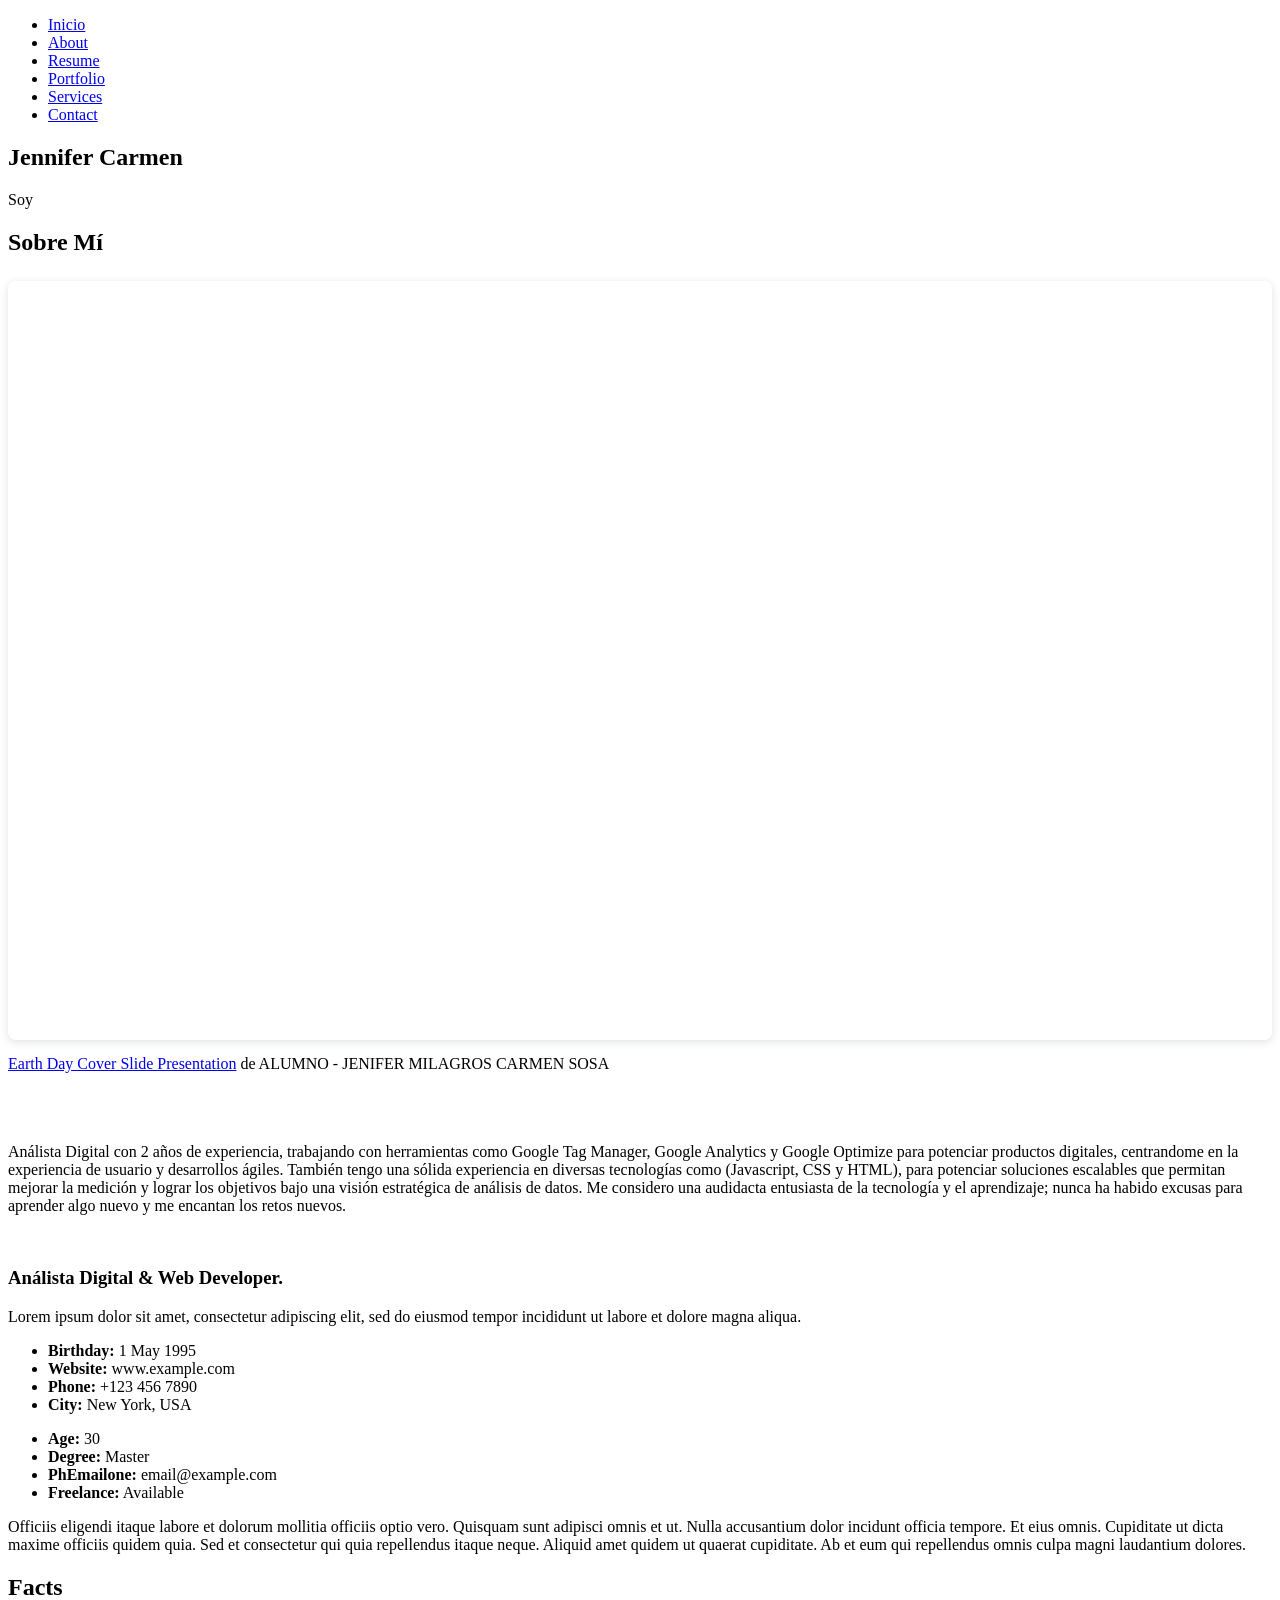
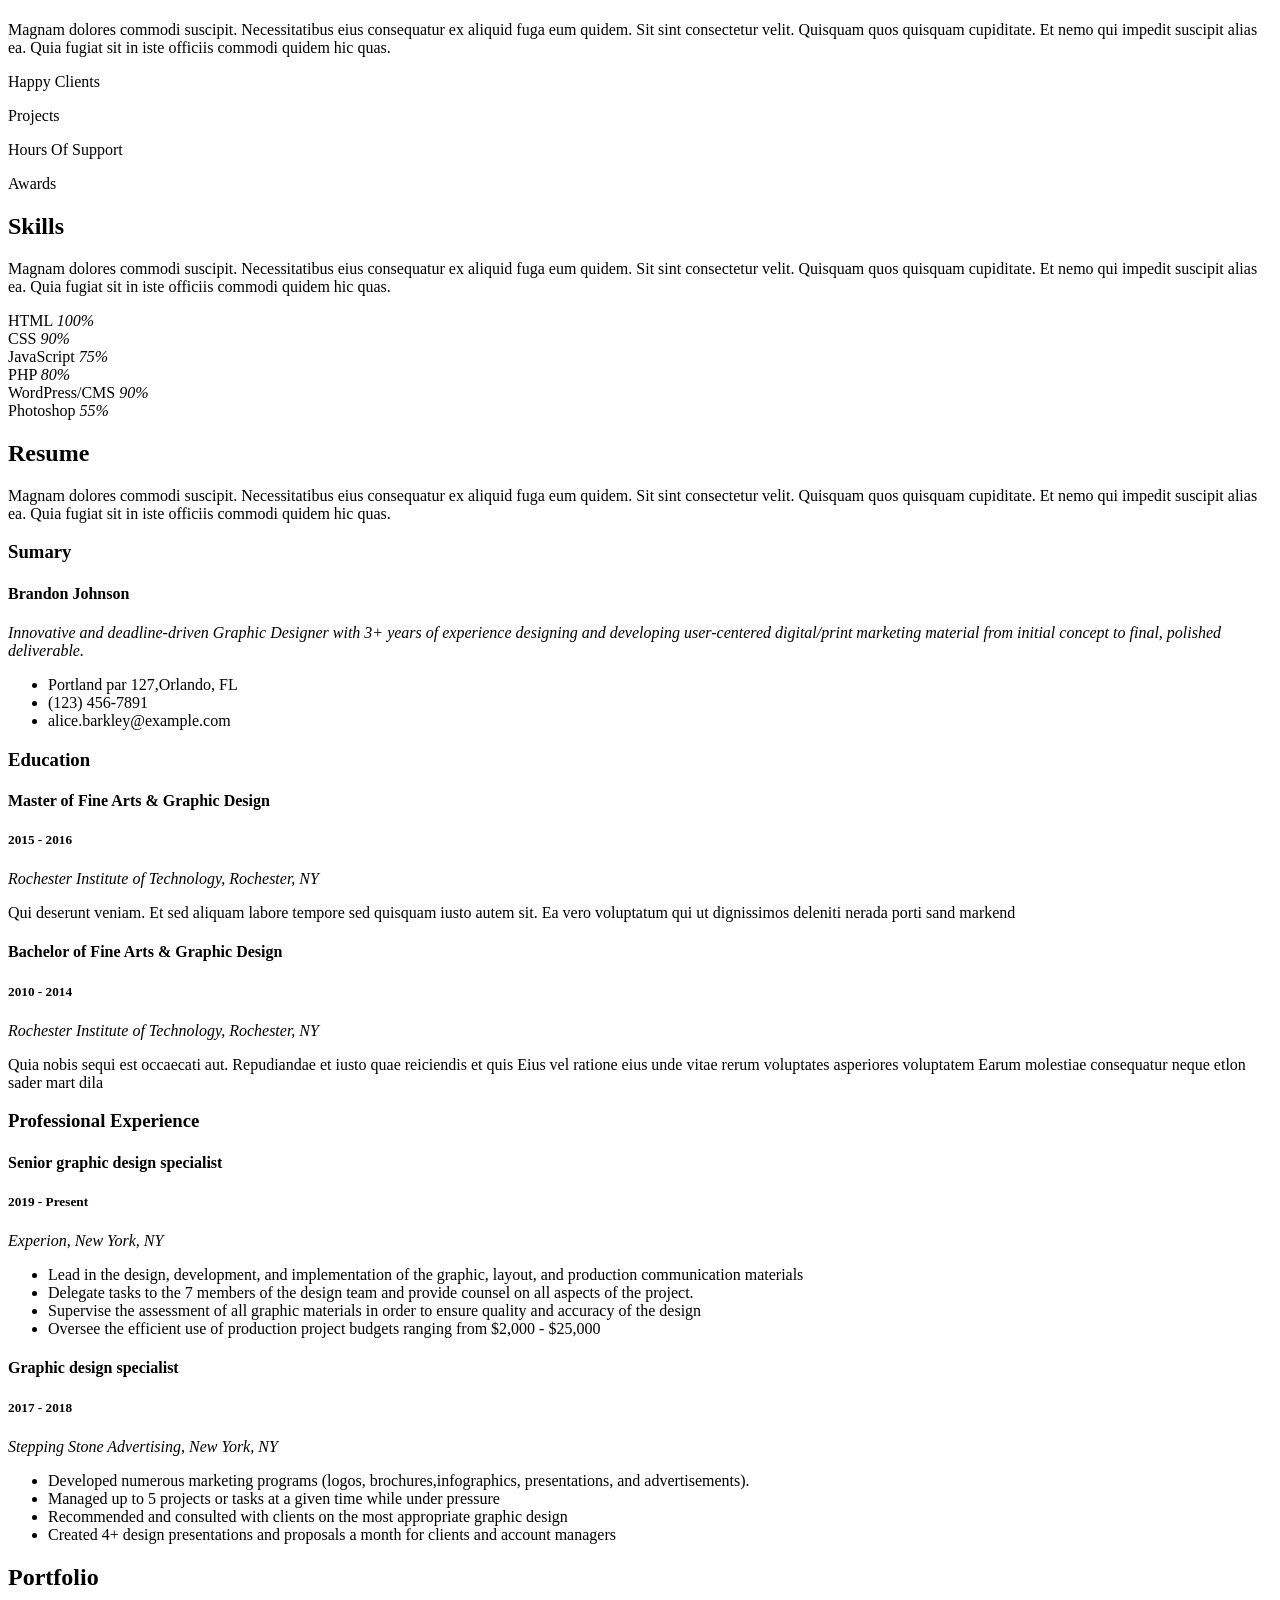
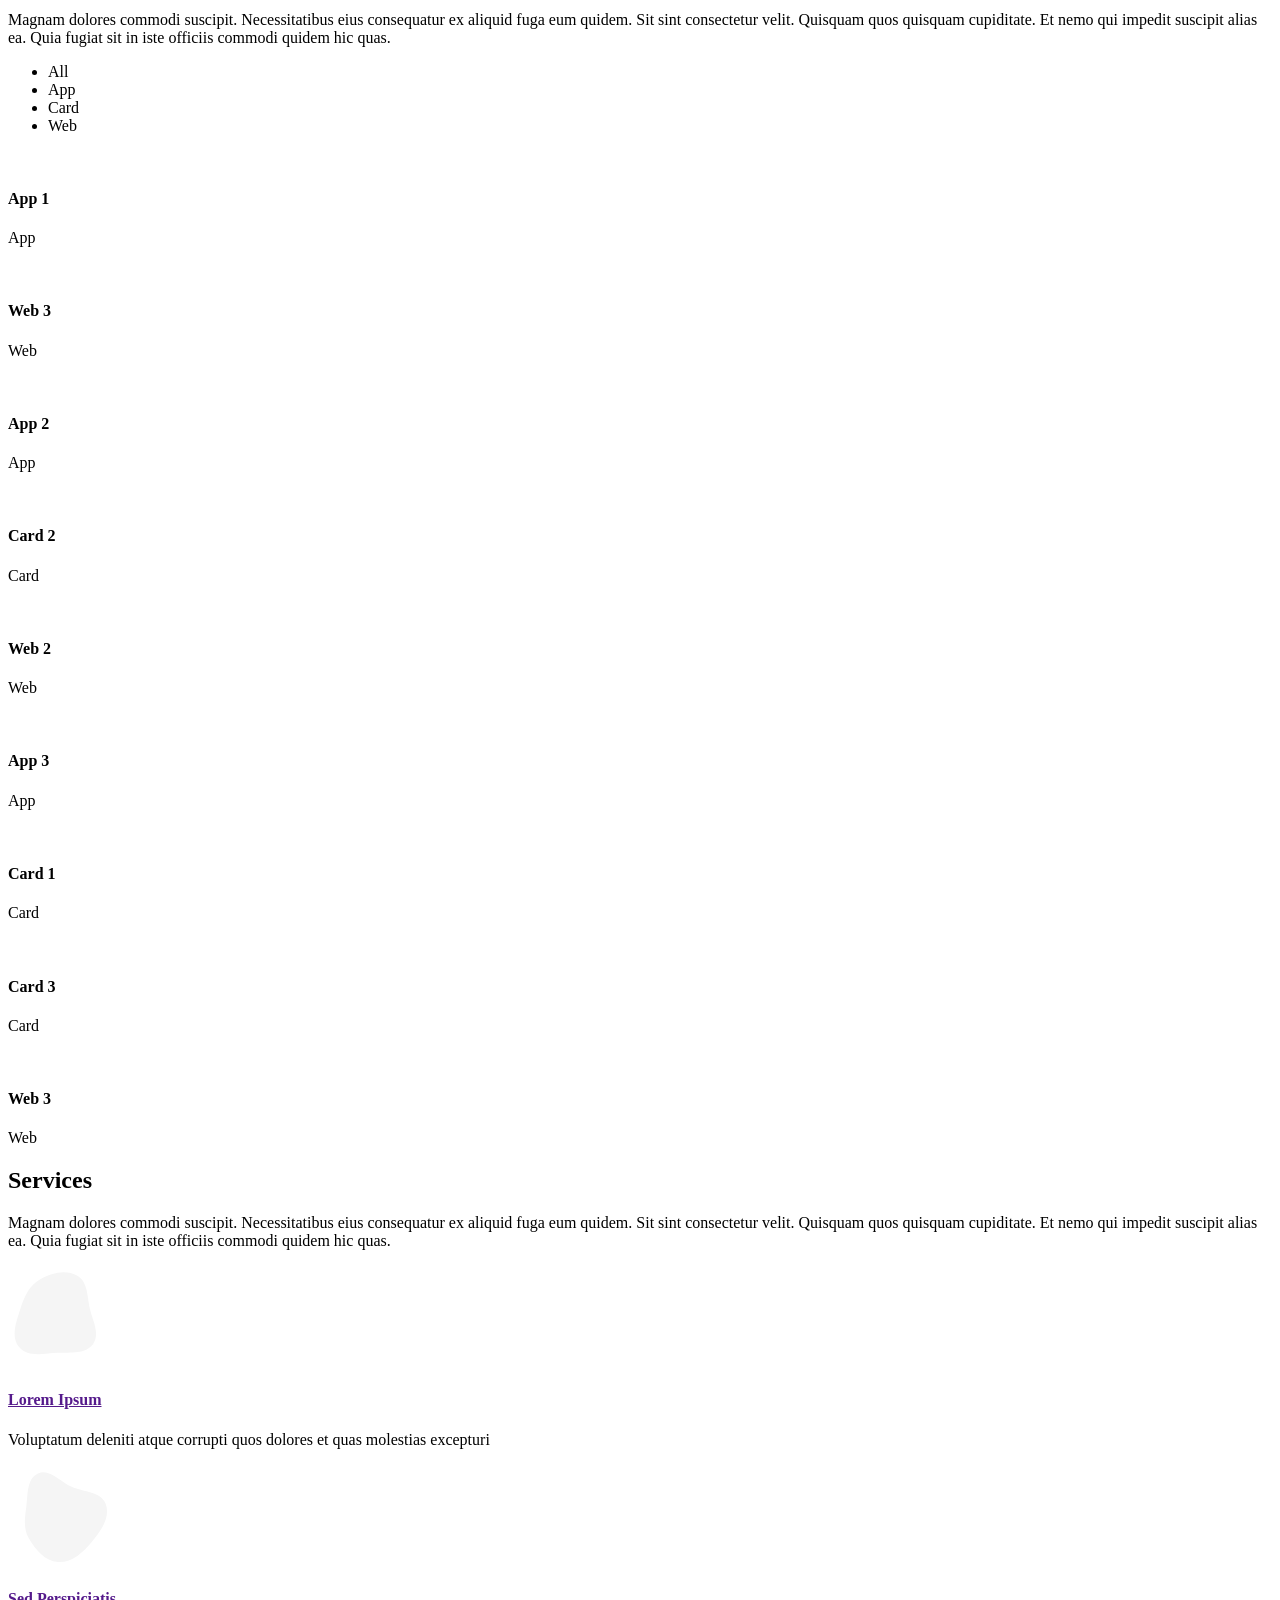
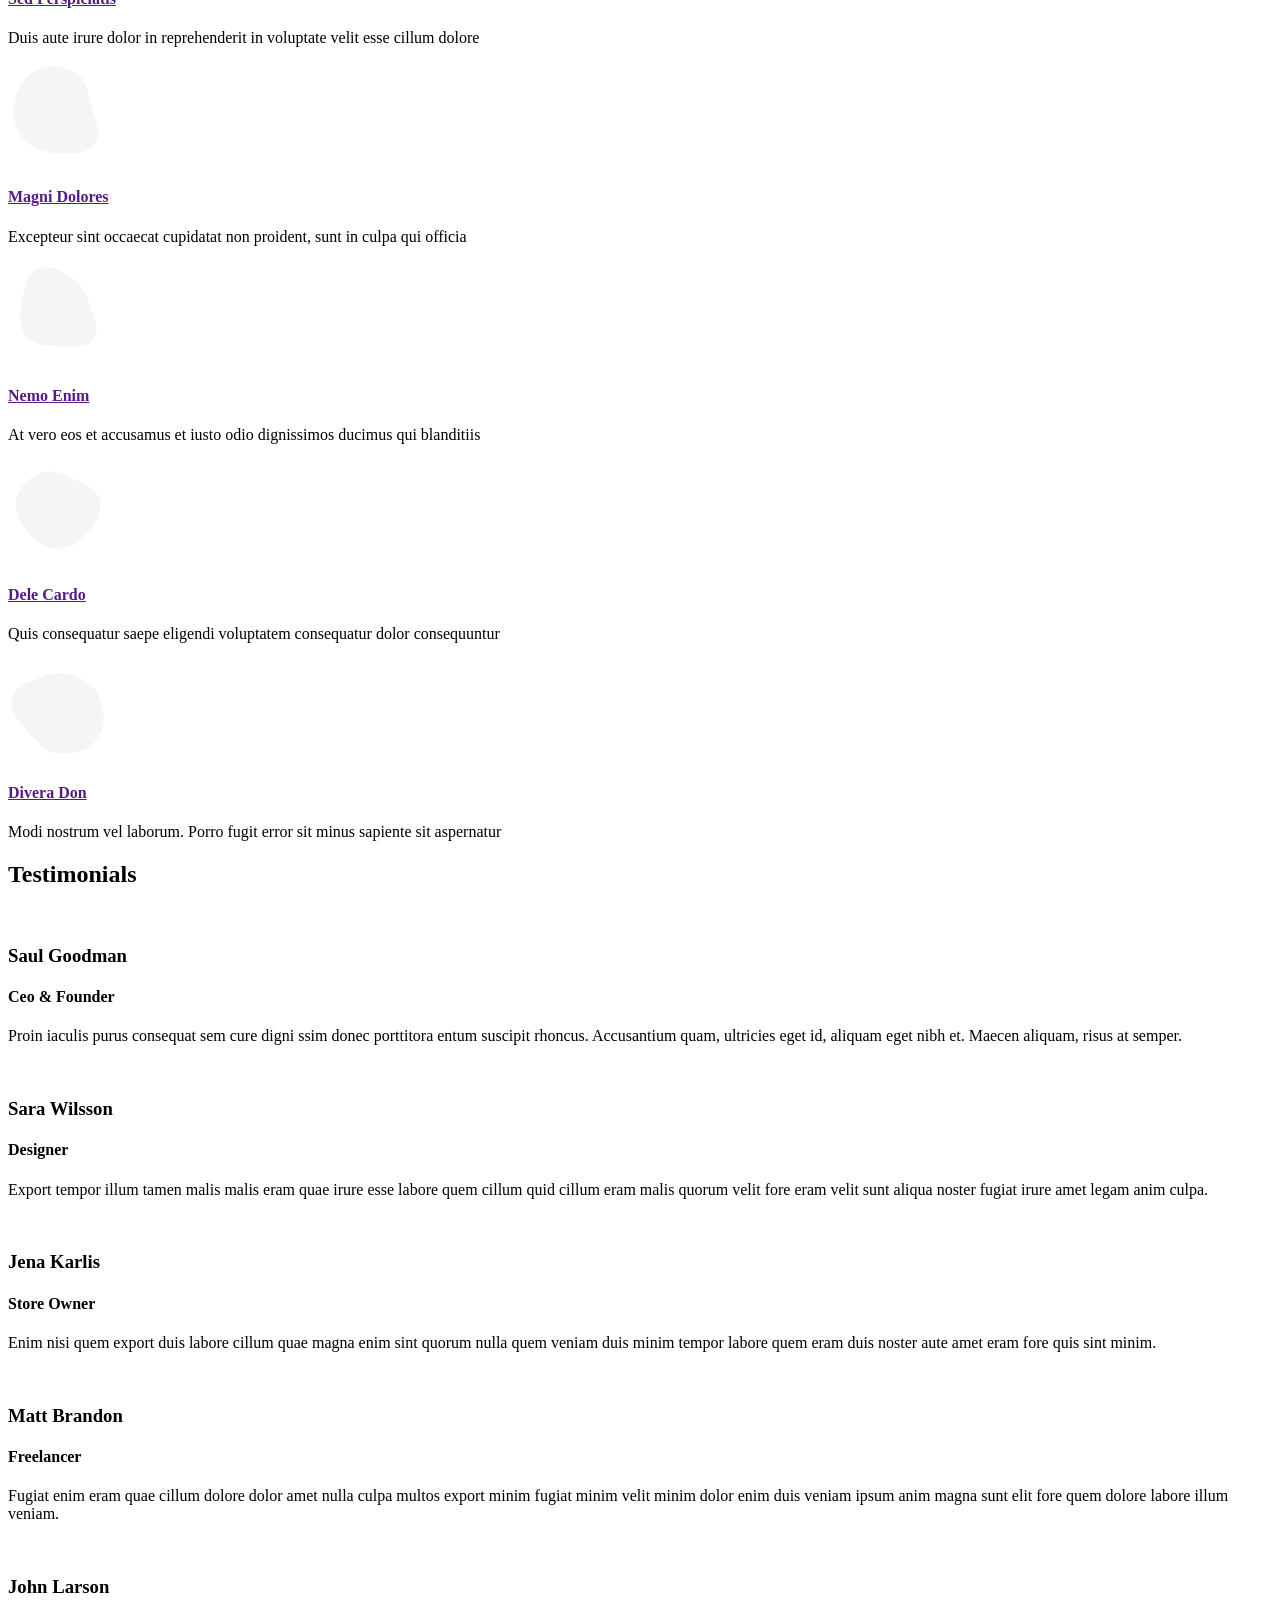
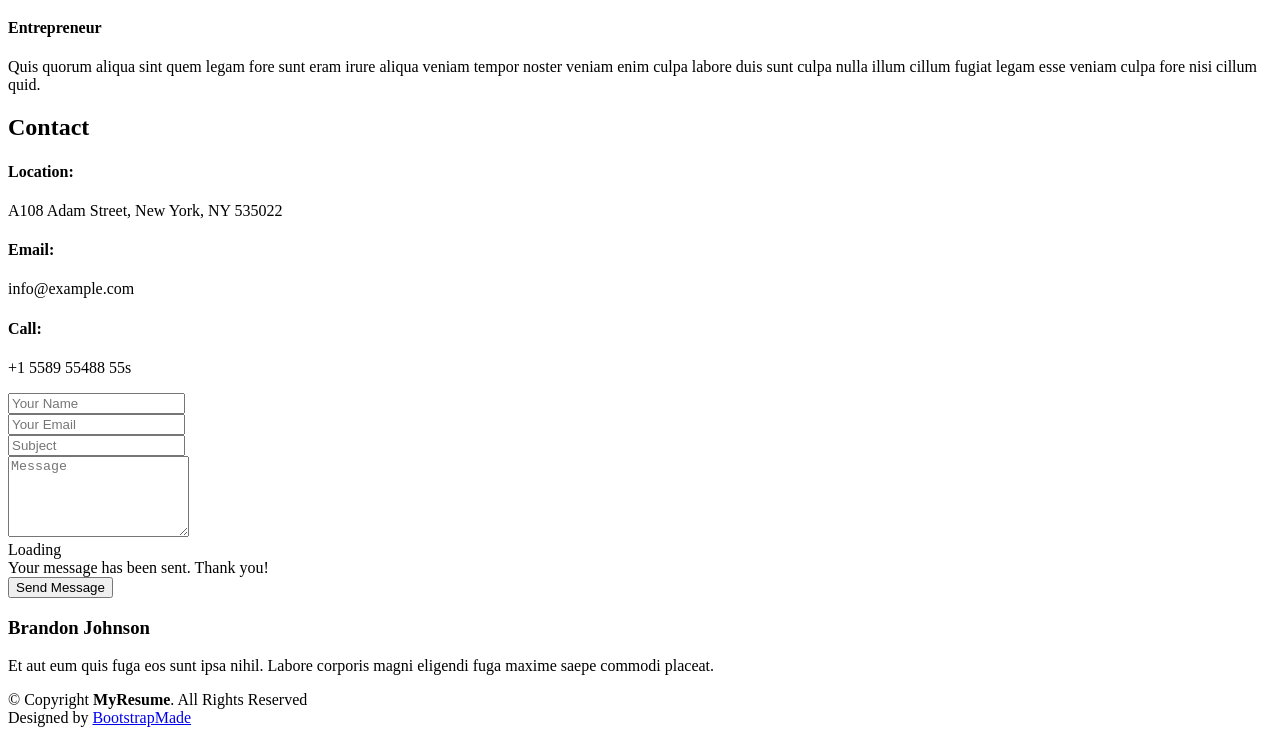
==== index.html @ 8db1f983 "Update index.html" ====
<!DOCTYPE html>
<html lang="en">

<head>
  <meta charset="utf-8">
  <meta content="width=device-width, initial-scale=1.0" name="viewport">

  <title>MyResume Bootstrap Template - Index</title>
  <meta content="" name="description">
  <meta content="" name="keywords">

  <!-- Favicons -->
  <link href="assets/img/favicon.png" rel="icon">
  <link href="assets/img/apple-touch-icon.png" rel="apple-touch-icon">

  <!-- Google Fonts -->
  <link href="https://fonts.googleapis.com/css?family=Open+Sans:300,300i,400,400i,600,600i,700,700i|Raleway:300,300i,400,400i,500,500i,600,600i,700,700i|Poppins:300,300i,400,400i,500,500i,600,600i,700,700i" rel="stylesheet">

  <!-- Vendor CSS Files -->
  <link href="assets/vendor/aos/aos.css" rel="stylesheet">
  <link href="assets/vendor/bootstrap/css/bootstrap.min.css" rel="stylesheet">
  <link href="assets/vendor/bootstrap-icons/bootstrap-icons.css" rel="stylesheet">
  <link href="assets/vendor/boxicons/css/boxicons.min.css" rel="stylesheet">
  <link href="assets/vendor/glightbox/css/glightbox.min.css" rel="stylesheet">
  <link href="assets/vendor/swiper/swiper-bundle.min.css" rel="stylesheet">

  <!-- Template Main CSS File -->
  <link href="assets/css/style.css" rel="stylesheet">

  <!-- =======================================================
  * Template Name: MyResume - v4.1.0
  * Template URL: https://bootstrapmade.com/free-html-bootstrap-template-my-resume/
  * Author: BootstrapMade.com
  * License: https://bootstrapmade.com/license/
  ======================================================== -->
  <!-- Google Tag Manager -->
<script>(function(w,d,s,l,i){w[l]=w[l]||[];w[l].push({'gtm.start':
  new Date().getTime(),event:'gtm.js'});var f=d.getElementsByTagName(s)[0],
  j=d.createElement(s),dl=l!='dataLayer'?'&l='+l:'';j.async=true;j.src=
  'https://www.googletagmanager.com/gtm.js?id='+i+dl;f.parentNode.insertBefore(j,f);
  })(window,document,'script','dataLayer','GTM-MF5DGJX');</script>
  <!-- End Google Tag Manager -->
</head>

<body>
<!-- Google Tag Manager (noscript) -->
<noscript><iframe src="https://www.googletagmanager.com/ns.html?id=GTM-MF5DGJX"
  height="0" width="0" style="display:none;visibility:hidden"></iframe></noscript>
  <!-- End Google Tag Manager (noscript) -->
  <!-- ======= Mobile nav toggle button ======= -->
  <!-- <button type="button" class="mobile-nav-toggle d-xl-none"><i class="bi bi-list mobile-nav-toggle"></i></button> -->
  <i class="bi bi-list mobile-nav-toggle d-xl-none"></i>
  <!-- ======= Header ======= -->
  <header id="header" class="d-flex flex-column justify-content-center">

    <nav id="navbar" class="navbar nav-menu">
      <ul>
        <li><a href="#hero" class="nav-link scrollto active"><i class="bx bx-home"></i> <span>Inicio</span></a></li>
        <li><a href="#about" class="nav-link scrollto"><i class="bx bx-user"></i> <span>About</span></a></li>
        <li><a href="#resume" class="nav-link scrollto"><i class="bx bx-file-blank"></i> <span>Resume</span></a></li>
        <li><a href="#portfolio" class="nav-link scrollto"><i class="bx bx-book-content"></i> <span>Portfolio</span></a></li>
        <li><a href="#services" class="nav-link scrollto"><i class="bx bx-server"></i> <span>Services</span></a></li>
        <li><a href="#contact" class="nav-link scrollto"><i class="bx bx-envelope"></i> <span>Contact</span></a></li>
      </ul>
    </nav><!-- .nav-menu -->

  </header><!-- End Header -->

  <!-- ======= Hero Section ======= -->
  <section id="hero" class="d-flex flex-column justify-content-center">
    <div class="container" data-aos="zoom-in" data-aos-delay="100">
      <h1>Jennifer Carmen</h1>
      <p>Soy <span class="typed" data-typed-items="Análista Digital ǀ Frontend Developer |  Growth Tecnical Specialist"></span></p>
      <div class="social-links">
        <a href="https://twitter.com/jennifer_lab" target="_blank" class="twitter"><i class="bx bxl-twitter"></i></a>
        <a href="https://www.instagram.com/jennifercarmen.s/" target="_blank" class="instagram"><i class="bx bxl-instagram"></i></a>
        <a href="https://pe.linkedin.com/in/jennifercarmen" target="_blank" class="linkedin"><i class="bx bxl-linkedin"></i></a>
        <a href="https://github.com/Jennifercarmen" target="_blank" class="github"><i class="bx bxl-github"></i></a>
      </div>
    </div>
  </section><!-- End Hero -->

  <main id="main">

    <!-- ======= About Section ======= -->
    <section id="about" class="about">
      <div class="container" data-aos="fade-up">

        <div class="section-title">
          <h2>Sobre Mí</h2>
          <div style="position: relative; width: 100%; height: 0; padding-top: 56.2500%;
          padding-bottom: 48px; box-shadow: 0 2px 8px 0 rgba(63,69,81,0.16); margin-top: 1.6em; margin-bottom: 0.9em; overflow: hidden;
          border-radius: 8px; will-change: transform;">
           <iframe style="position: absolute; width: 100%; height: 100%; top: 0; left: 0; border: none; padding: 0;margin: 0;"
             src="https:&#x2F;&#x2F;www.canva.com&#x2F;design&#x2F;DAEayRLKPuM&#x2F;view?embed">
           </iframe>
         </div>
         <a href="https:&#x2F;&#x2F;www.canva.com&#x2F;design&#x2F;DAEayRLKPuM&#x2F;view?utm_content=DAEayRLKPuM&amp;utm_campaign=designshare&amp;utm_medium=embeds&amp;utm_source=link" target="_blank" rel="noopener">Earth Day Cover Slide Presentation</a> de ALUMNO - JENIFER MILAGROS CARMEN SOSA
           <p>  <br><br><br>
            Análista Digital con 2 años de experiencia, trabajando con herramientas como Google Tag Manager, Google Analytics y Google Optimize para potenciar productos digitales, centrandome en la experiencia de usuario y desarrollos ágiles. También tengo una sólida experiencia en diversas tecnologías como (Javascript, CSS y HTML), para potenciar soluciones escalables que permitan mejorar la medición y lograr los objetivos bajo una visión estratégica de análisis de datos.
            Me considero una audidacta entusiasta de la tecnología y el aprendizaje; nunca ha habido excusas para aprender algo nuevo y me encantan los retos nuevos.
           </p>
           
        </div>

        <div class="row">
          <div class="col-lg-4">
            <img src="assets/img/profile-img.jpg" class="img-fluid" alt="">
          </div>
          <div class="col-lg-8 pt-4 pt-lg-0 content">
            <h3>Análista Digital &amp; Web Developer.</h3>
            <p class="fst-italic">
              Lorem ipsum dolor sit amet, consectetur adipiscing elit, sed do eiusmod tempor incididunt ut labore et dolore
              magna aliqua.
            </p>
            <div class="row">
              <div class="col-lg-6">
                <ul>
                  <li><i class="bi bi-chevron-right"></i> <strong>Birthday:</strong> <span>1 May 1995</span></li>
                  <li><i class="bi bi-chevron-right"></i> <strong>Website:</strong> <span>www.example.com</span></li>
                  <li><i class="bi bi-chevron-right"></i> <strong>Phone:</strong> <span>+123 456 7890</span></li>
                  <li><i class="bi bi-chevron-right"></i> <strong>City:</strong> <span>New York, USA</span></li>
                </ul>
              </div>
              <div class="col-lg-6">
                <ul>
                  <li><i class="bi bi-chevron-right"></i> <strong>Age:</strong> <span>30</span></li>
                  <li><i class="bi bi-chevron-right"></i> <strong>Degree:</strong> <span>Master</span></li>
                  <li><i class="bi bi-chevron-right"></i> <strong>PhEmailone:</strong> <span>email@example.com</span></li>
                  <li><i class="bi bi-chevron-right"></i> <strong>Freelance:</strong> <span>Available</span></li>
                </ul>
              </div>
            </div>
            <p>
              Officiis eligendi itaque labore et dolorum mollitia officiis optio vero. Quisquam sunt adipisci omnis et ut. Nulla accusantium dolor incidunt officia tempore. Et eius omnis.
              Cupiditate ut dicta maxime officiis quidem quia. Sed et consectetur qui quia repellendus itaque neque. Aliquid amet quidem ut quaerat cupiditate. Ab et eum qui repellendus omnis culpa magni laudantium dolores.
            </p>
          </div>
        </div>

      </div>
    </section><!-- End About Section -->

    <!-- ======= Facts Section ======= -->
    <section id="facts" class="facts">
      <div class="container" data-aos="fade-up">

        <div class="section-title">
          <h2>Facts</h2>
          <p>
            Magnam dolores commodi suscipit. Necessitatibus eius consequatur ex aliquid fuga eum quidem. Sit sint consectetur velit. Quisquam quos quisquam cupiditate. Et nemo qui impedit suscipit alias ea. Quia fugiat sit in iste officiis commodi quidem hic quas.
          </p>
        </div>

        <div class="row">

          <div class="col-lg-3 col-md-6">
            <div class="count-box">
              <i class="bi bi-emoji-smile"></i>
              <span data-purecounter-start="0" data-purecounter-end="232" data-purecounter-duration="1" class="purecounter"></span>
              <p>Happy Clients</p>
            </div>
          </div>

          <div class="col-lg-3 col-md-6 mt-5 mt-md-0">
            <div class="count-box">
              <i class="bi bi-journal-richtext"></i>
              <span data-purecounter-start="0" data-purecounter-end="521" data-purecounter-duration="1" class="purecounter"></span>
              <p>Projects</p>
            </div>
          </div>

          <div class="col-lg-3 col-md-6 mt-5 mt-lg-0">
            <div class="count-box">
              <i class="bi bi-headset"></i>
              <span data-purecounter-start="0" data-purecounter-end="1463" data-purecounter-duration="1" class="purecounter"></span>
              <p>Hours Of Support</p>
            </div>
          </div>

          <div class="col-lg-3 col-md-6 mt-5 mt-lg-0">
            <div class="count-box">
              <i class="bi bi-award"></i>
              <span data-purecounter-start="0" data-purecounter-end="25" data-purecounter-duration="1" class="purecounter"></span>
              <p>Awards</p>
            </div>
          </div>

        </div>

      </div>
    </section><!-- End Facts Section -->

    <!-- ======= Skills Section ======= -->
    <section id="skills" class="skills section-bg">
      <div class="container" data-aos="fade-up">

        <div class="section-title">
          <h2>Skills</h2>
          <p>Magnam dolores commodi suscipit. Necessitatibus eius consequatur ex aliquid fuga eum quidem. Sit sint consectetur velit. Quisquam quos quisquam cupiditate. Et nemo qui impedit suscipit alias ea. Quia fugiat sit in iste officiis commodi quidem hic quas.</p>
        </div>

        <div class="row skills-content">

          <div class="col-lg-6">

            <div class="progress">
              <span class="skill">HTML <i class="val">100%</i></span>
              <div class="progress-bar-wrap">
                <div class="progress-bar" role="progressbar" aria-valuenow="100" aria-valuemin="0" aria-valuemax="100"></div>
              </div>
            </div>

            <div class="progress">
              <span class="skill">CSS <i class="val">90%</i></span>
              <div class="progress-bar-wrap">
                <div class="progress-bar" role="progressbar" aria-valuenow="90" aria-valuemin="0" aria-valuemax="100"></div>
              </div>
            </div>

            <div class="progress">
              <span class="skill">JavaScript <i class="val">75%</i></span>
              <div class="progress-bar-wrap">
                <div class="progress-bar" role="progressbar" aria-valuenow="75" aria-valuemin="0" aria-valuemax="100"></div>
              </div>
            </div>

          </div>

          <div class="col-lg-6">

            <div class="progress">
              <span class="skill">PHP <i class="val">80%</i></span>
              <div class="progress-bar-wrap">
                <div class="progress-bar" role="progressbar" aria-valuenow="80" aria-valuemin="0" aria-valuemax="100"></div>
              </div>
            </div>

            <div class="progress">
              <span class="skill">WordPress/CMS <i class="val">90%</i></span>
              <div class="progress-bar-wrap">
                <div class="progress-bar" role="progressbar" aria-valuenow="90" aria-valuemin="0" aria-valuemax="100"></div>
              </div>
            </div>

            <div class="progress">
              <span class="skill">Photoshop <i class="val">55%</i></span>
              <div class="progress-bar-wrap">
                <div class="progress-bar" role="progressbar" aria-valuenow="55" aria-valuemin="0" aria-valuemax="100"></div>
              </div>
            </div>

          </div>

        </div>

      </div>
    </section><!-- End Skills Section -->

    <!-- ======= Resume Section ======= -->
    <section id="resume" class="resume">
      <div class="container" data-aos="fade-up">

        <div class="section-title">
          <h2>Resume</h2>
          <p>Magnam dolores commodi suscipit. Necessitatibus eius consequatur ex aliquid fuga eum quidem. Sit sint consectetur velit. Quisquam quos quisquam cupiditate. Et nemo qui impedit suscipit alias ea. Quia fugiat sit in iste officiis commodi quidem hic quas.</p>
        </div>

        <div class="row">
          <div class="col-lg-6">
            <h3 class="resume-title">Sumary</h3>
            <div class="resume-item pb-0">
              <h4>Brandon Johnson</h4>
              <p><em>Innovative and deadline-driven Graphic Designer with 3+ years of experience designing and developing user-centered digital/print marketing material from initial concept to final, polished deliverable.</em></p>
              <ul>
                <li>Portland par 127,Orlando, FL</li>
                <li>(123) 456-7891</li>
                <li>alice.barkley@example.com</li>
              </ul>
            </div>

            <h3 class="resume-title">Education</h3>
            <div class="resume-item">
              <h4>Master of Fine Arts &amp; Graphic Design</h4>
              <h5>2015 - 2016</h5>
              <p><em>Rochester Institute of Technology, Rochester, NY</em></p>
              <p>Qui deserunt veniam. Et sed aliquam labore tempore sed quisquam iusto autem sit. Ea vero voluptatum qui ut dignissimos deleniti nerada porti sand markend</p>
            </div>
            <div class="resume-item">
              <h4>Bachelor of Fine Arts &amp; Graphic Design</h4>
              <h5>2010 - 2014</h5>
              <p><em>Rochester Institute of Technology, Rochester, NY</em></p>
              <p>Quia nobis sequi est occaecati aut. Repudiandae et iusto quae reiciendis et quis Eius vel ratione eius unde vitae rerum voluptates asperiores voluptatem Earum molestiae consequatur neque etlon sader mart dila</p>
            </div>
          </div>
          <div class="col-lg-6">
            <h3 class="resume-title">Professional Experience</h3>
            <div class="resume-item">
              <h4>Senior graphic design specialist</h4>
              <h5>2019 - Present</h5>
              <p><em>Experion, New York, NY </em></p>
              <ul>
                <li>Lead in the design, development, and implementation of the graphic, layout, and production communication materials</li>
                <li>Delegate tasks to the 7 members of the design team and provide counsel on all aspects of the project. </li>
                <li>Supervise the assessment of all graphic materials in order to ensure quality and accuracy of the design</li>
                <li>Oversee the efficient use of production project budgets ranging from $2,000 - $25,000</li>
              </ul>
            </div>
            <div class="resume-item">
              <h4>Graphic design specialist</h4>
              <h5>2017 - 2018</h5>
              <p><em>Stepping Stone Advertising, New York, NY</em></p>
              <ul>
                <li>Developed numerous marketing programs (logos, brochures,infographics, presentations, and advertisements).</li>
                <li>Managed up to 5 projects or tasks at a given time while under pressure</li>
                <li>Recommended and consulted with clients on the most appropriate graphic design</li>
                <li>Created 4+ design presentations and proposals a month for clients and account managers</li>
              </ul>
            </div>
          </div>
        </div>

      </div>
    </section><!-- End Resume Section -->

    <!-- ======= Portfolio Section ======= -->
    <section id="portfolio" class="portfolio section-bg">
      <div class="container" data-aos="fade-up">

        <div class="section-title">
          <h2>Portfolio</h2>
          <p>Magnam dolores commodi suscipit. Necessitatibus eius consequatur ex aliquid fuga eum quidem. Sit sint consectetur velit. Quisquam quos quisquam cupiditate. Et nemo qui impedit suscipit alias ea. Quia fugiat sit in iste officiis commodi quidem hic quas.</p>
        </div>

        <div class="row">
          <div class="col-lg-12 d-flex justify-content-center" data-aos="fade-up" data-aos-delay="100">
            <ul id="portfolio-flters">
              <li data-filter="*" class="filter-active">All</li>
              <li data-filter=".filter-app">App</li>
              <li data-filter=".filter-card">Card</li>
              <li data-filter=".filter-web">Web</li>
            </ul>
          </div>
        </div>

        <div class="row portfolio-container" data-aos="fade-up" data-aos-delay="200">

          <div class="col-lg-4 col-md-6 portfolio-item filter-app">
            <div class="portfolio-wrap">
              <img src="assets/img/portfolio/portfolio-1.jpg" class="img-fluid" alt="">
              <div class="portfolio-info">
                <h4>App 1</h4>
                <p>App</p>
                <div class="portfolio-links">
                  <a href="assets/img/portfolio/portfolio-1.jpg" data-gallery="portfolioGallery" class="portfolio-lightbox" title="App 1"><i class="bx bx-plus"></i></a>
                  <a href="portfolio-details.html" class="portfolio-details-lightbox" data-glightbox="type: external" title="Portfolio Details"><i class="bx bx-link"></i></a>
                </div>
              </div>
            </div>
          </div>

          <div class="col-lg-4 col-md-6 portfolio-item filter-web">
            <div class="portfolio-wrap">
              <img src="assets/img/portfolio/portfolio-2.jpg" class="img-fluid" alt="">
              <div class="portfolio-info">
                <h4>Web 3</h4>
                <p>Web</p>
                <div class="portfolio-links">
                  <a href="assets/img/portfolio/portfolio-2.jpg" data-gallery="portfolioGallery" class="portfolio-lightbox" title="Web 3"><i class="bx bx-plus"></i></a>
                  <a href="portfolio-details.html" class="portfolio-details-lightbox" data-glightbox="type: external" title="Portfolio Details"><i class="bx bx-link"></i></a>
                </div>
              </div>
            </div>
          </div>

          <div class="col-lg-4 col-md-6 portfolio-item filter-app">
            <div class="portfolio-wrap">
              <img src="assets/img/portfolio/portfolio-3.jpg" class="img-fluid" alt="">
              <div class="portfolio-info">
                <h4>App 2</h4>
                <p>App</p>
                <div class="portfolio-links">
                  <a href="assets/img/portfolio/portfolio-3.jpg" data-gallery="portfolioGallery" class="portfolio-lightbox" title="App 2"><i class="bx bx-plus"></i></a>
                  <a href="portfolio-details.html" class="portfolio-details-lightbox" data-glightbox="type: external" title="Portfolio Details"><i class="bx bx-link"></i></a>
                </div>
              </div>
            </div>
          </div>

          <div class="col-lg-4 col-md-6 portfolio-item filter-card">
            <div class="portfolio-wrap">
              <img src="assets/img/portfolio/portfolio-4.jpg" class="img-fluid" alt="">
              <div class="portfolio-info">
                <h4>Card 2</h4>
                <p>Card</p>
                <div class="portfolio-links">
                  <a href="assets/img/portfolio/portfolio-4.jpg" data-gallery="portfolioGallery" class="portfolio-lightbox" title="Card 2"><i class="bx bx-plus"></i></a>
                  <a href="portfolio-details.html" class="portfolio-details-lightbox" data-glightbox="type: external" title="Portfolio Details"><i class="bx bx-link"></i></a>
                </div>
              </div>
            </div>
          </div>

          <div class="col-lg-4 col-md-6 portfolio-item filter-web">
            <div class="portfolio-wrap">
              <img src="assets/img/portfolio/portfolio-5.jpg" class="img-fluid" alt="">
              <div class="portfolio-info">
                <h4>Web 2</h4>
                <p>Web</p>
                <div class="portfolio-links">
                  <a href="assets/img/portfolio/portfolio-5.jpg" data-gallery="portfolioGallery" class="portfolio-lightbox" title="Web 2"><i class="bx bx-plus"></i></a>
                  <a href="portfolio-details.html" class="portfolio-details-lightbox" data-glightbox="type: external" title="Portfolio Details"><i class="bx bx-link"></i></a>
                </div>
              </div>
            </div>
          </div>

          <div class="col-lg-4 col-md-6 portfolio-item filter-app">
            <div class="portfolio-wrap">
              <img src="assets/img/portfolio/portfolio-6.jpg" class="img-fluid" alt="">
              <div class="portfolio-info">
                <h4>App 3</h4>
                <p>App</p>
                <div class="portfolio-links">
                  <a href="assets/img/portfolio/portfolio-6.jpg" data-gallery="portfolioGallery" class="portfolio-lightbox" title="App 3"><i class="bx bx-plus"></i></a>
                  <a href="portfolio-details.html" class="portfolio-details-lightbox" data-glightbox="type: external" title="Portfolio Details"><i class="bx bx-link"></i></a>
                </div>
              </div>
            </div>
          </div>

          <div class="col-lg-4 col-md-6 portfolio-item filter-card">
            <div class="portfolio-wrap">
              <img src="assets/img/portfolio/portfolio-7.jpg" class="img-fluid" alt="">
              <div class="portfolio-info">
                <h4>Card 1</h4>
                <p>Card</p>
                <div class="portfolio-links">
                  <a href="assets/img/portfolio/portfolio-7.jpg" data-gallery="portfolioGallery" class="portfolio-lightbox" title="Card 1"><i class="bx bx-plus"></i></a>
                  <a href="portfolio-details.html" class="portfolio-details-lightbox" data-glightbox="type: external" title="Portfolio Details"><i class="bx bx-link"></i></a>
                </div>
              </div>
            </div>
          </div>

          <div class="col-lg-4 col-md-6 portfolio-item filter-card">
            <div class="portfolio-wrap">
              <img src="assets/img/portfolio/portfolio-8.jpg" class="img-fluid" alt="">
              <div class="portfolio-info">
                <h4>Card 3</h4>
                <p>Card</p>
                <div class="portfolio-links">
                  <a href="assets/img/portfolio/portfolio-8.jpg" data-gallery="portfolioGallery" class="portfolio-lightbox" title="Card 3"><i class="bx bx-plus"></i></a>
                  <a href="portfolio-details.html" class="portfolio-details-lightbox" data-glightbox="type: external" title="Portfolio Details"><i class="bx bx-link"></i></a>
                </div>
              </div>
            </div>
          </div>

          <div class="col-lg-4 col-md-6 portfolio-item filter-web">
            <div class="portfolio-wrap">
              <img src="assets/img/portfolio/portfolio-9.jpg" class="img-fluid" alt="">
              <div class="portfolio-info">
                <h4>Web 3</h4>
                <p>Web</p>
                <div class="portfolio-links">
                  <a href="assets/img/portfolio/portfolio-9.jpg" data-gallery="portfolioGallery" class="portfolio-lightbox" title="Web 3"><i class="bx bx-plus"></i></a>
                  <a href="portfolio-details.html" class="portfolio-details-lightbox" data-glightbox="type: external" title="Portfolio Details"><i class="bx bx-link"></i></a>
                </div>
              </div>
            </div>
          </div>

        </div>

      </div>
    </section><!-- End Portfolio Section -->

    <!-- ======= Services Section ======= -->
    <section id="services" class="services">
      <div class="container" data-aos="fade-up">

        <div class="section-title">
          <h2>Services</h2>
          <p>Magnam dolores commodi suscipit. Necessitatibus eius consequatur ex aliquid fuga eum quidem. Sit sint consectetur velit. Quisquam quos quisquam cupiditate. Et nemo qui impedit suscipit alias ea. Quia fugiat sit in iste officiis commodi quidem hic quas.</p>
        </div>

        <div class="row">

          <div class="col-lg-4 col-md-6 d-flex align-items-stretch" data-aos="zoom-in" data-aos-delay="100">
            <div class="icon-box iconbox-blue">
              <div class="icon">
                <svg width="100" height="100" viewBox="0 0 600 600" xmlns="http://www.w3.org/2000/svg">
                  <path stroke="none" stroke-width="0" fill="#f5f5f5" d="M300,521.0016835830174C376.1290562159157,517.8887921683347,466.0731472004068,529.7835943286574,510.70327084640275,468.03025145048787C554.3714126377745,407.6079735673963,508.03601936045806,328.9844924480964,491.2728898941984,256.3432110539036C474.5976632858925,184.082847569629,479.9380746630129,96.60480741107993,416.23090153303,58.64404602377083C348.86323505073057,18.502131276798302,261.93793281208167,40.57373210992963,193.5410806939664,78.93577620505333C130.42746243093433,114.334589627462,98.30271207620316,179.96522072025542,76.75703585869454,249.04625023123273C51.97151888228291,328.5150500222984,13.704378332031375,421.85034740162234,66.52175969318436,486.19268352777647C119.04800174914682,550.1803526380478,217.28368757567262,524.383925680826,300,521.0016835830174"></path>
                </svg>
                <i class="bx bxl-dribbble"></i>
              </div>
              <h4><a href="">Lorem Ipsum</a></h4>
              <p>Voluptatum deleniti atque corrupti quos dolores et quas molestias excepturi</p>
            </div>
          </div>

          <div class="col-lg-4 col-md-6 d-flex align-items-stretch mt-4 mt-md-0" data-aos="zoom-in" data-aos-delay="200">
            <div class="icon-box iconbox-orange ">
              <div class="icon">
                <svg width="100" height="100" viewBox="0 0 600 600" xmlns="http://www.w3.org/2000/svg">
                  <path stroke="none" stroke-width="0" fill="#f5f5f5" d="M300,582.0697525312426C382.5290701553225,586.8405444964366,449.9789794690241,525.3245884688669,502.5850820975895,461.55621195738473C556.606425686781,396.0723002908107,615.8543463187945,314.28637112970534,586.6730223649479,234.56875336149918C558.9533121215079,158.8439757836574,454.9685369536778,164.00468322053177,381.49747125262974,130.76875717737553C312.15926192815925,99.40240125094834,248.97055460311594,18.661163978235184,179.8680185752513,50.54337015887873C110.5421016452524,82.52863877960104,119.82277516462835,180.83849132639028,109.12597500060166,256.43424936330496C100.08760227029461,320.3096726198365,92.17705696193138,384.0621239912766,124.79988738764834,439.7174275375508C164.83382741302287,508.01625554203684,220.96474134820875,577.5009287672846,300,582.0697525312426"></path>
                </svg>
                <i class="bx bx-file"></i>
              </div>
              <h4><a href="">Sed Perspiciatis</a></h4>
              <p>Duis aute irure dolor in reprehenderit in voluptate velit esse cillum dolore</p>
            </div>
          </div>

          <div class="col-lg-4 col-md-6 d-flex align-items-stretch mt-4 mt-lg-0" data-aos="zoom-in" data-aos-delay="300">
            <div class="icon-box iconbox-pink">
              <div class="icon">
                <svg width="100" height="100" viewBox="0 0 600 600" xmlns="http://www.w3.org/2000/svg">
                  <path stroke="none" stroke-width="0" fill="#f5f5f5" d="M300,541.5067337569781C382.14930387511276,545.0595476570109,479.8736841581634,548.3450877840088,526.4010558755058,480.5488172755941C571.5218469581645,414.80211281144784,517.5187510058486,332.0715597781072,496.52539010469104,255.14436215662573C477.37192572678356,184.95920475031193,473.57363656557914,105.61284051026155,413.0603344069578,65.22779650032875C343.27470386102294,18.654635553484475,251.2091493199835,5.337323636656869,175.0934190732945,40.62881213300186C97.87086631185822,76.43348514350839,51.98124368387456,156.15599469081315,36.44837278890362,239.84606092416172C21.716077023791087,319.22268207091537,43.775223500013084,401.1760424656574,96.891909868211,461.97329694683043C147.22146801428983,519.5804099606455,223.5754009179313,538.201503339737,300,541.5067337569781"></path>
                </svg>
                <i class="bx bx-tachometer"></i>
              </div>
              <h4><a href="">Magni Dolores</a></h4>
              <p>Excepteur sint occaecat cupidatat non proident, sunt in culpa qui officia</p>
            </div>
          </div>

          <div class="col-lg-4 col-md-6 d-flex align-items-stretch mt-4" data-aos="zoom-in" data-aos-delay="100">
            <div class="icon-box iconbox-yellow">
              <div class="icon">
                <svg width="100" height="100" viewBox="0 0 600 600" xmlns="http://www.w3.org/2000/svg">
                  <path stroke="none" stroke-width="0" fill="#f5f5f5" d="M300,503.46388370962813C374.79870501325706,506.71871716319447,464.8034551963731,527.1746412648533,510.4981551193396,467.86667711651364C555.9287308511215,408.9015244558933,512.6030010748507,327.5744911775523,490.211057578863,256.5855673507754C471.097692560561,195.9906835881958,447.69079081568157,138.11976852964426,395.19560036434837,102.3242989838813C329.3053358748298,57.3949838291264,248.02791733380457,8.279543830951368,175.87071277845988,42.242879143198664C103.41431057327972,76.34704239035025,93.79494320519305,170.9812938413882,81.28167332365135,250.07896920659033C70.17666984294237,320.27484674793965,64.84698225790005,396.69656628748305,111.28512138212992,450.4950937839243C156.20124167950087,502.5303643271138,231.32542653798444,500.4755392045468,300,503.46388370962813"></path>
                </svg>
                <i class="bx bx-layer"></i>
              </div>
              <h4><a href="">Nemo Enim</a></h4>
              <p>At vero eos et accusamus et iusto odio dignissimos ducimus qui blanditiis</p>
            </div>
          </div>

          <div class="col-lg-4 col-md-6 d-flex align-items-stretch mt-4" data-aos="zoom-in" data-aos-delay="200">
            <div class="icon-box iconbox-red">
              <div class="icon">
                <svg width="100" height="100" viewBox="0 0 600 600" xmlns="http://www.w3.org/2000/svg">
                  <path stroke="none" stroke-width="0" fill="#f5f5f5" d="M300,532.3542879108572C369.38199826031484,532.3153073249985,429.10787420159085,491.63046689027357,474.5244479745417,439.17860296908856C522.8885846962883,383.3225815378663,569.1668002868075,314.3205725914397,550.7432151929288,242.7694973846089C532.6665558377875,172.5657663291529,456.2379748765914,142.6223662098291,390.3689995646985,112.34683881706744C326.66090330228417,83.06452184765237,258.84405631176094,53.51806209861945,193.32584062364296,78.48882559362697C121.61183558270385,105.82097193414197,62.805066853699245,167.19869350419734,48.57481801355237,242.6138429142374C34.843463184063346,315.3850353017275,76.69343916112496,383.4422959591041,125.22947124332185,439.3748458443577C170.7312796277747,491.8107796887764,230.57421082200815,532.3932930995766,300,532.3542879108572"></path>
                </svg>
                <i class="bx bx-slideshow"></i>
              </div>
              <h4><a href="">Dele Cardo</a></h4>
              <p>Quis consequatur saepe eligendi voluptatem consequatur dolor consequuntur</p>
            </div>
          </div>

          <div class="col-lg-4 col-md-6 d-flex align-items-stretch mt-4" data-aos="zoom-in" data-aos-delay="300">
            <div class="icon-box iconbox-teal">
              <div class="icon">
                <svg width="100" height="100" viewBox="0 0 600 600" xmlns="http://www.w3.org/2000/svg">
                  <path stroke="none" stroke-width="0" fill="#f5f5f5" d="M300,566.797414625762C385.7384707136149,576.1784315230908,478.7894351017131,552.8928747891023,531.9192734346935,484.94944893311C584.6109503024035,417.5663521118492,582.489472248146,322.67544863468447,553.9536738515405,242.03673114598146C529.1557734026468,171.96086150256528,465.24506316201064,127.66468636344209,395.9583748389544,100.7403814666027C334.2173773831606,76.7482773500951,269.4350130405921,84.62216499799875,207.1952322260088,107.2889140133804C132.92018162631612,134.33871894543012,41.79353780512637,160.00259165414826,22.644507872594943,236.69541883565114C3.319112789854554,314.0945973066697,72.72355303640163,379.243833228382,124.04198916343866,440.3218312028393C172.9286146004772,498.5055451809895,224.45579914871206,558.5317968840102,300,566.797414625762"></path>
                </svg>
                <i class="bx bx-arch"></i>
              </div>
              <h4><a href="">Divera Don</a></h4>
              <p>Modi nostrum vel laborum. Porro fugit error sit minus sapiente sit aspernatur</p>
            </div>
          </div>

        </div>

      </div>
    </section><!-- End Services Section -->

    <!-- ======= Testimonials Section ======= -->
    <section id="testimonials" class="testimonials section-bg">
      <div class="container" data-aos="fade-up">

        <div class="section-title">
          <h2>Testimonials</h2>
        </div>

        <div class="testimonials-slider swiper-container" data-aos="fade-up" data-aos-delay="100">
          <div class="swiper-wrapper">

            <div class="swiper-slide">
              <div class="testimonial-item">
                <img src="assets/img/testimonials/testimonials-1.jpg" class="testimonial-img" alt="">
                <h3>Saul Goodman</h3>
                <h4>Ceo &amp; Founder</h4>
                <p>
                  <i class="bx bxs-quote-alt-left quote-icon-left"></i>
                  Proin iaculis purus consequat sem cure digni ssim donec porttitora entum suscipit rhoncus. Accusantium quam, ultricies eget id, aliquam eget nibh et. Maecen aliquam, risus at semper.
                  <i class="bx bxs-quote-alt-right quote-icon-right"></i>
                </p>
              </div>
            </div><!-- End testimonial item -->

            <div class="swiper-slide">
              <div class="testimonial-item">
                <img src="assets/img/testimonials/testimonials-2.jpg" class="testimonial-img" alt="">
                <h3>Sara Wilsson</h3>
                <h4>Designer</h4>
                <p>
                  <i class="bx bxs-quote-alt-left quote-icon-left"></i>
                  Export tempor illum tamen malis malis eram quae irure esse labore quem cillum quid cillum eram malis quorum velit fore eram velit sunt aliqua noster fugiat irure amet legam anim culpa.
                  <i class="bx bxs-quote-alt-right quote-icon-right"></i>
                </p>
              </div>
            </div><!-- End testimonial item -->

            <div class="swiper-slide">
              <div class="testimonial-item">
                <img src="assets/img/testimonials/testimonials-3.jpg" class="testimonial-img" alt="">
                <h3>Jena Karlis</h3>
                <h4>Store Owner</h4>
                <p>
                  <i class="bx bxs-quote-alt-left quote-icon-left"></i>
                  Enim nisi quem export duis labore cillum quae magna enim sint quorum nulla quem veniam duis minim tempor labore quem eram duis noster aute amet eram fore quis sint minim.
                  <i class="bx bxs-quote-alt-right quote-icon-right"></i>
                </p>
              </div>
            </div><!-- End testimonial item -->

            <div class="swiper-slide">
              <div class="testimonial-item">
                <img src="assets/img/testimonials/testimonials-4.jpg" class="testimonial-img" alt="">
                <h3>Matt Brandon</h3>
                <h4>Freelancer</h4>
                <p>
                  <i class="bx bxs-quote-alt-left quote-icon-left"></i>
                  Fugiat enim eram quae cillum dolore dolor amet nulla culpa multos export minim fugiat minim velit minim dolor enim duis veniam ipsum anim magna sunt elit fore quem dolore labore illum veniam.
                  <i class="bx bxs-quote-alt-right quote-icon-right"></i>
                </p>
              </div>
            </div><!-- End testimonial item -->

            <div class="swiper-slide">
              <div class="testimonial-item">
                <img src="assets/img/testimonials/testimonials-5.jpg" class="testimonial-img" alt="">
                <h3>John Larson</h3>
                <h4>Entrepreneur</h4>
                <p>
                  <i class="bx bxs-quote-alt-left quote-icon-left"></i>
                  Quis quorum aliqua sint quem legam fore sunt eram irure aliqua veniam tempor noster veniam enim culpa labore duis sunt culpa nulla illum cillum fugiat legam esse veniam culpa fore nisi cillum quid.
                  <i class="bx bxs-quote-alt-right quote-icon-right"></i>
                </p>
              </div>
            </div><!-- End testimonial item -->

          </div>
          <div class="swiper-pagination"></div>
        </div>

      </div>
    </section><!-- End Testimonials Section -->

    <!-- ======= Contact Section ======= -->
    <section id="contact" class="contact">
      <div class="container" data-aos="fade-up">

        <div class="section-title">
          <h2>Contact</h2>
        </div>

        <div class="row mt-1">

          <div class="col-lg-4">
            <div class="info">
              <div class="address">
                <i class="bi bi-geo-alt"></i>
                <h4>Location:</h4>
                <p>A108 Adam Street, New York, NY 535022</p>
              </div>

              <div class="email">
                <i class="bi bi-envelope"></i>
                <h4>Email:</h4>
                <p>info@example.com</p>
              </div>

              <div class="phone">
                <i class="bi bi-phone"></i>
                <h4>Call:</h4>
                <p>+1 5589 55488 55s</p>
              </div>

            </div>

          </div>

          <div class="col-lg-8 mt-5 mt-lg-0">

            <form action="forms/contact.php" method="post" role="form" class="php-email-form">
              <div class="row">
                <div class="col-md-6 form-group">
                  <input type="text" name="name" class="form-control" id="name" placeholder="Your Name" required>
                </div>
                <div class="col-md-6 form-group mt-3 mt-md-0">
                  <input type="email" class="form-control" name="email" id="email" placeholder="Your Email" required>
                </div>
              </div>
              <div class="form-group mt-3">
                <input type="text" class="form-control" name="subject" id="subject" placeholder="Subject" required>
              </div>
              <div class="form-group mt-3">
                <textarea class="form-control" name="message" rows="5" placeholder="Message" required></textarea>
              </div>
              <div class="my-3">
                <div class="loading">Loading</div>
                <div class="error-message"></div>
                <div class="sent-message">Your message has been sent. Thank you!</div>
              </div>
              <div class="text-center"><button type="submit">Send Message</button></div>
            </form>

          </div>

        </div>

      </div>
    </section><!-- End Contact Section -->

  </main><!-- End #main -->

  <!-- ======= Footer ======= -->
  <footer id="footer">
    <div class="container">
      <h3>Brandon Johnson</h3>
      <p>Et aut eum quis fuga eos sunt ipsa nihil. Labore corporis magni eligendi fuga maxime saepe commodi placeat.</p>
      <div class="social-links">
        <a href="#" class="twitter"><i class="bx bxl-twitter"></i></a>
        <a href="#" class="facebook"><i class="bx bxl-facebook"></i></a>
        <a href="#" class="instagram"><i class="bx bxl-instagram"></i></a>
        <a href="#" class="google-plus"><i class="bx bxl-skype"></i></a>
        <a href="#" class="linkedin"><i class="bx bxl-linkedin"></i></a>
      </div>
      <div class="copyright">
        &copy; Copyright <strong><span>MyResume</span></strong>. All Rights Reserved
      </div>
      <div class="credits">
        <!-- All the links in the footer should remain intact. -->
        <!-- You can delete the links only if you purchased the pro version. -->
        <!-- Licensing information: [license-url] -->
        <!-- Purchase the pro version with working PHP/AJAX contact form: https://bootstrapmade.com/free-html-bootstrap-template-my-resume/ -->
        Designed by <a href="https://bootstrapmade.com/">BootstrapMade</a>
      </div>
    </div>
  </footer><!-- End Footer -->

  <div id="preloader"></div>
  <a href="#" class="back-to-top d-flex align-items-center justify-content-center"><i class="bi bi-arrow-up-short"></i></a>

  <!-- Vendor JS Files -->
  <script src="assets/vendor/aos/aos.js"></script>
  <script src="assets/vendor/bootstrap/js/bootstrap.bundle.min.js"></script>
  <script src="assets/vendor/glightbox/js/glightbox.min.js"></script>
  <script src="assets/vendor/isotope-layout/isotope.pkgd.min.js"></script>
  <script src="assets/vendor/php-email-form/validate.js"></script>
  <script src="assets/vendor/purecounter/purecounter.js"></script>
  <script src="assets/vendor/swiper/swiper-bundle.min.js"></script>
  <script src="assets/vendor/typed.js/typed.min.js"></script>
  <script src="assets/vendor/waypoints/noframework.waypoints.js"></script>

  <!-- Template Main JS File -->
  <script src="assets/js/main.js"></script>

</body>

</html>
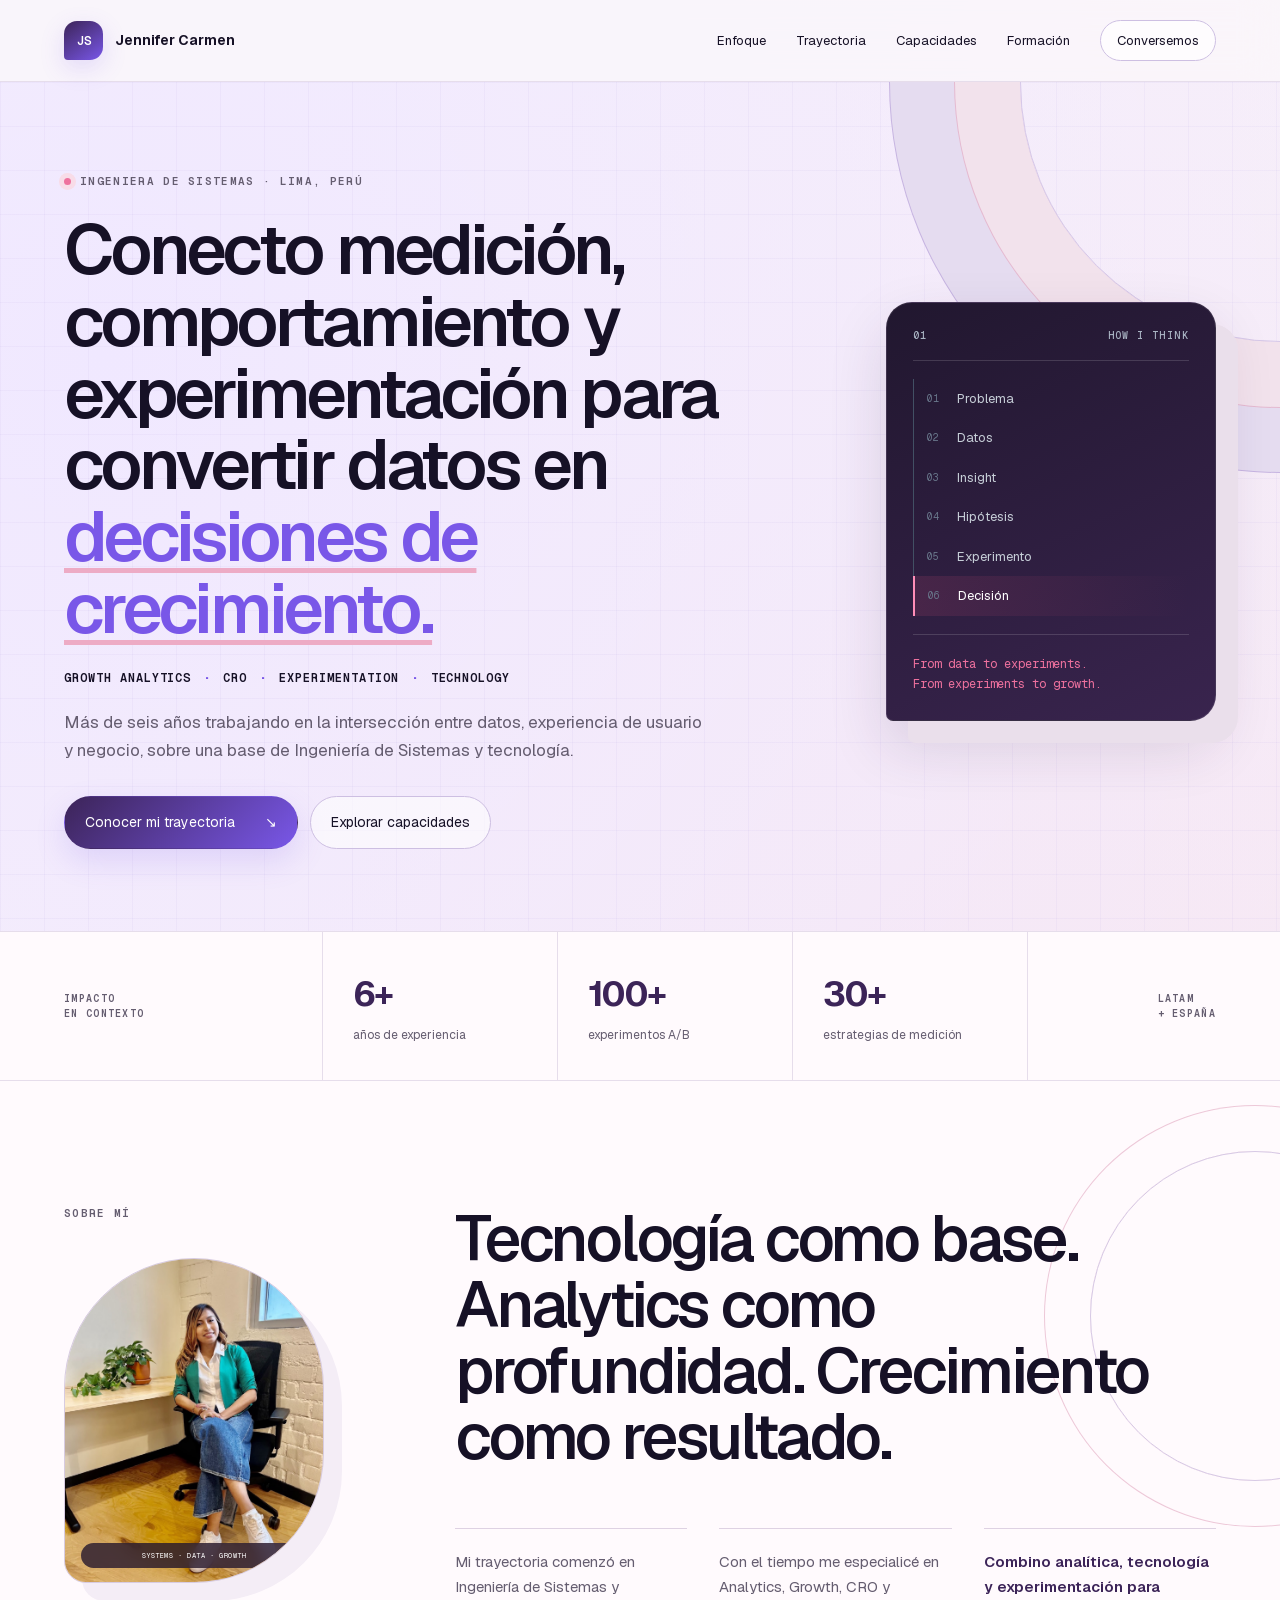
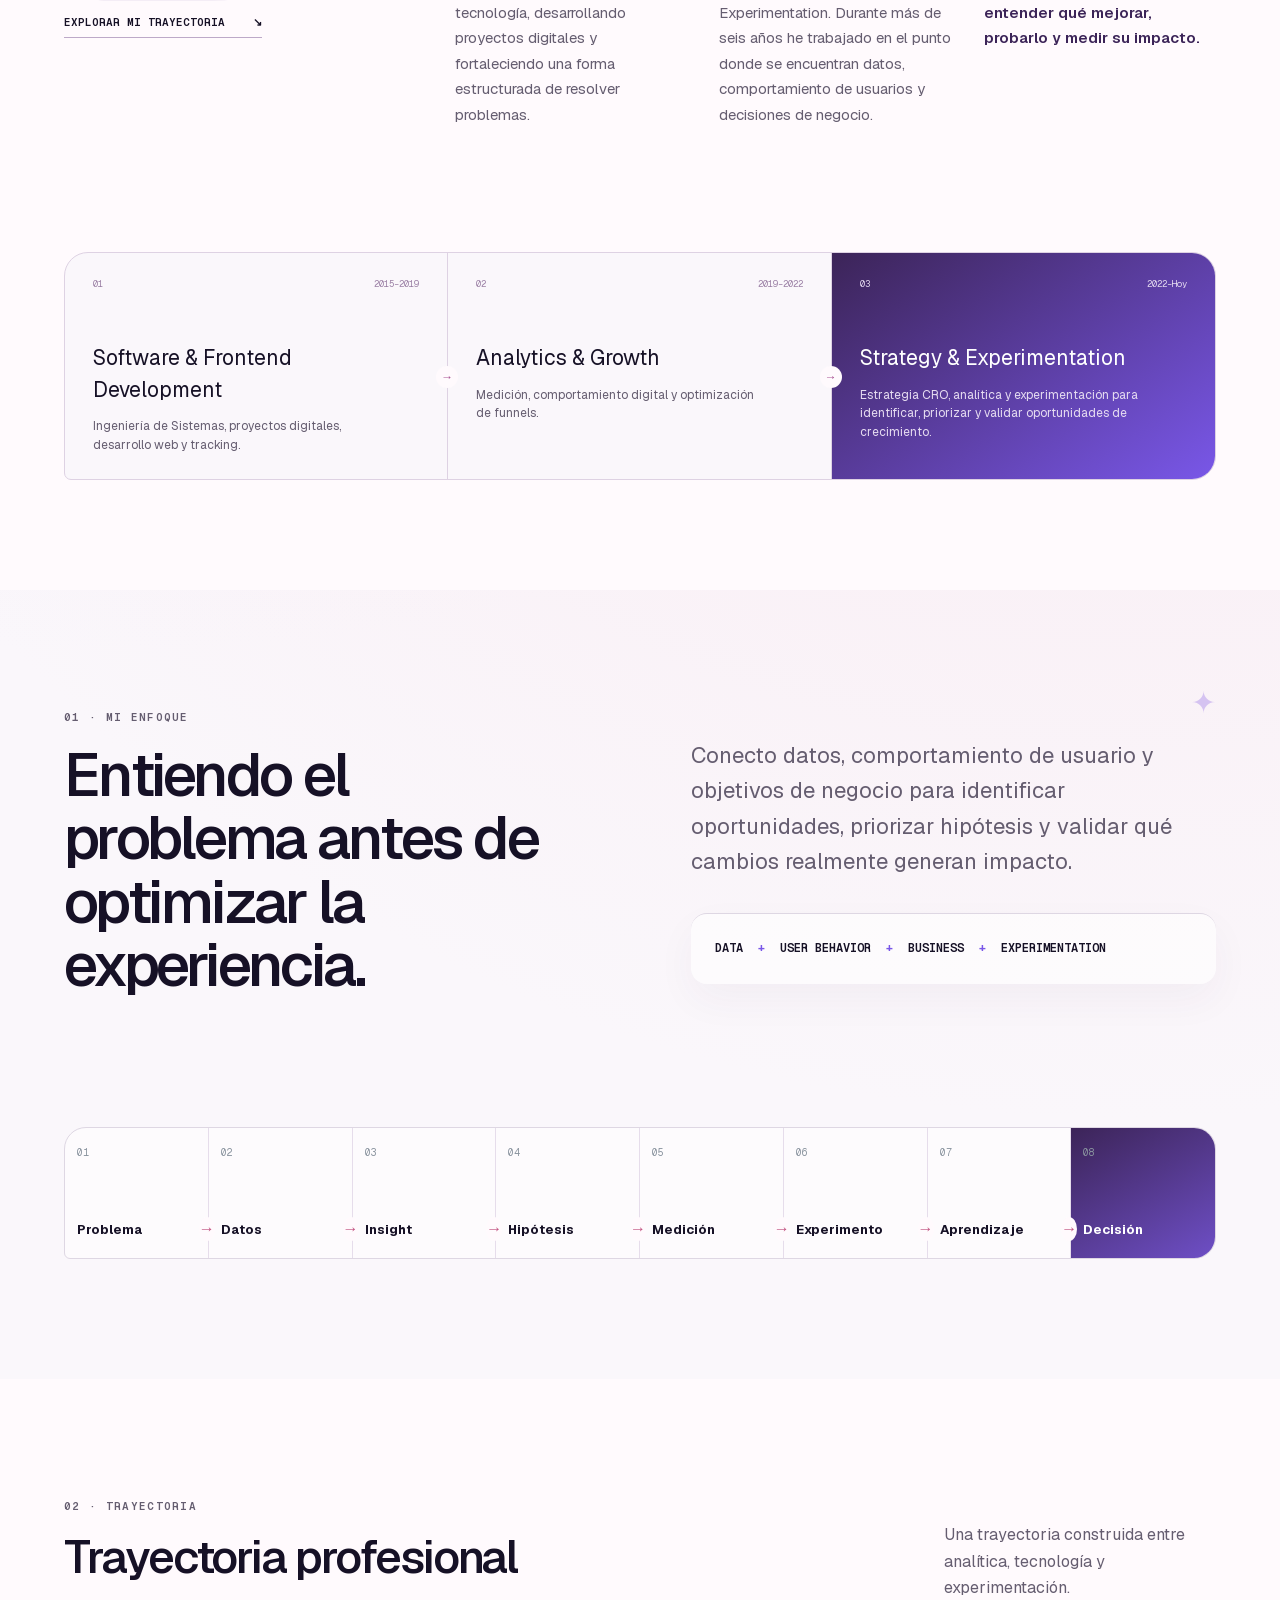
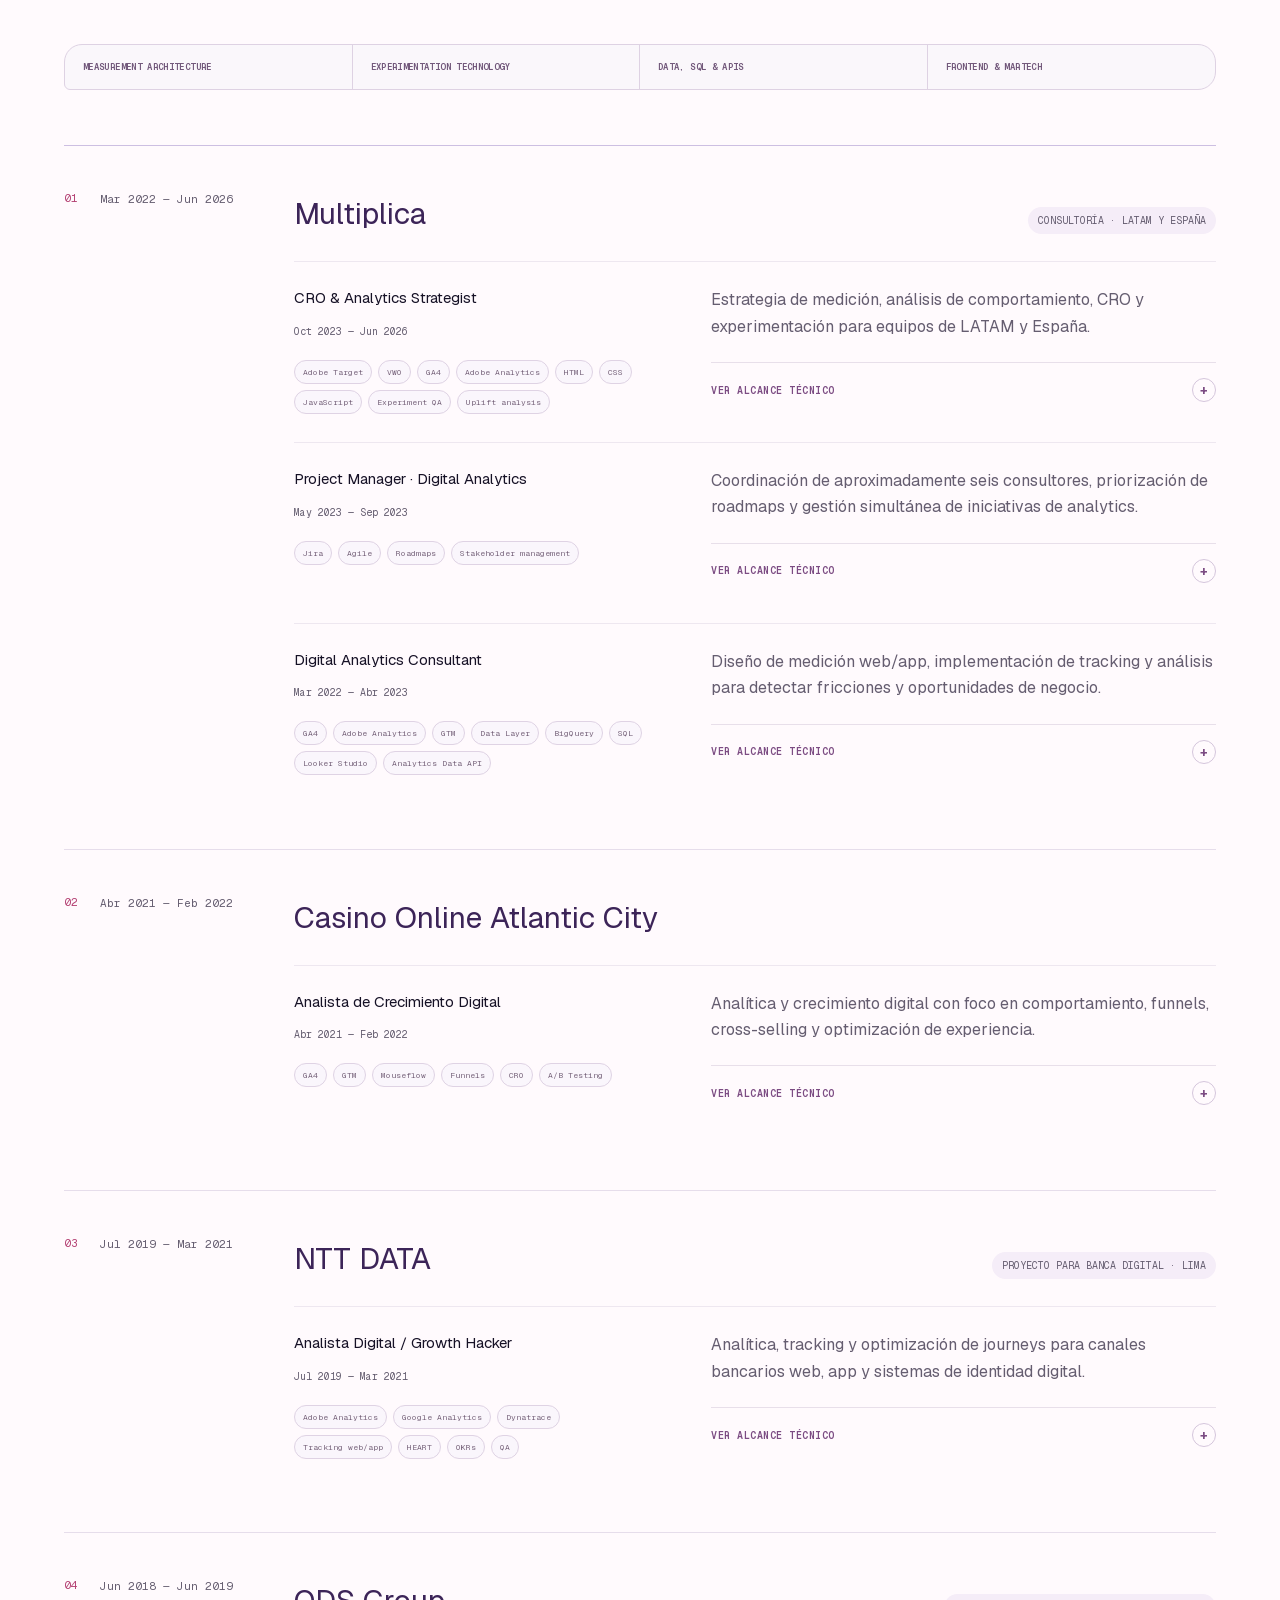
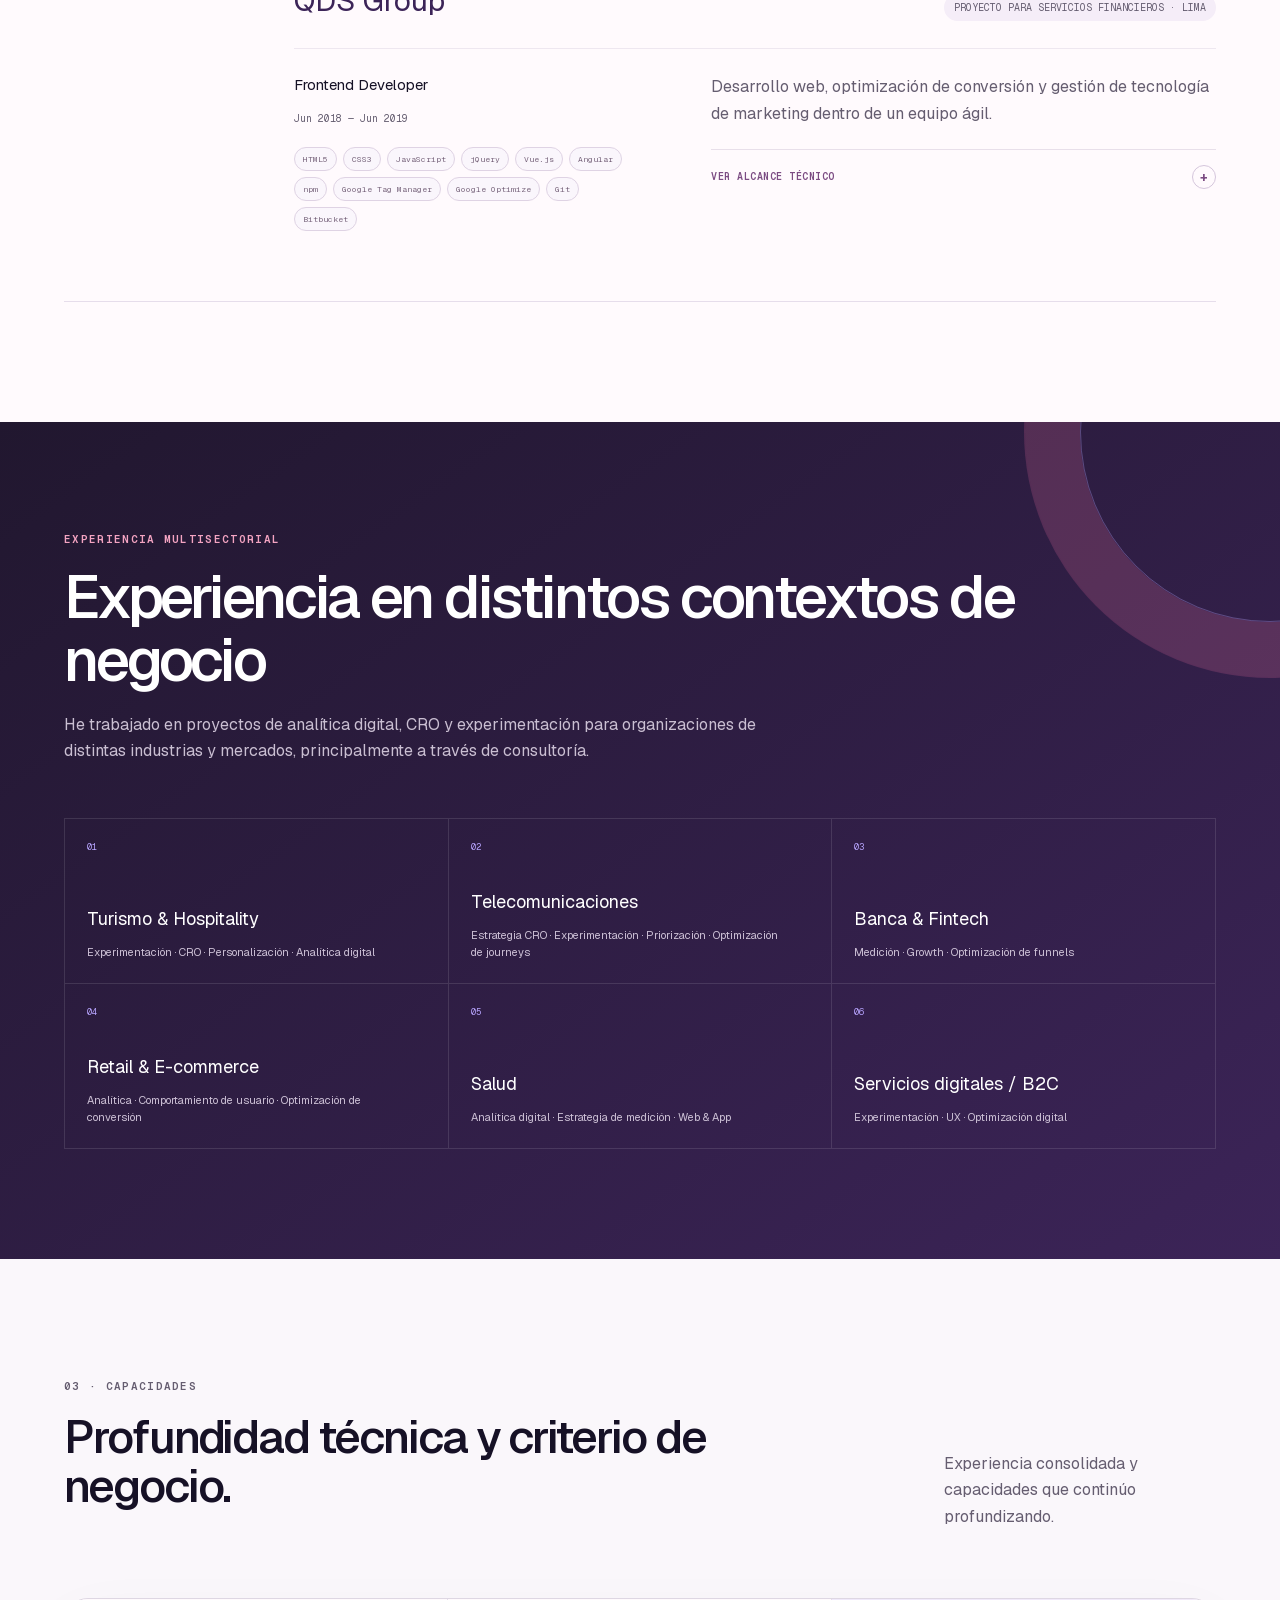
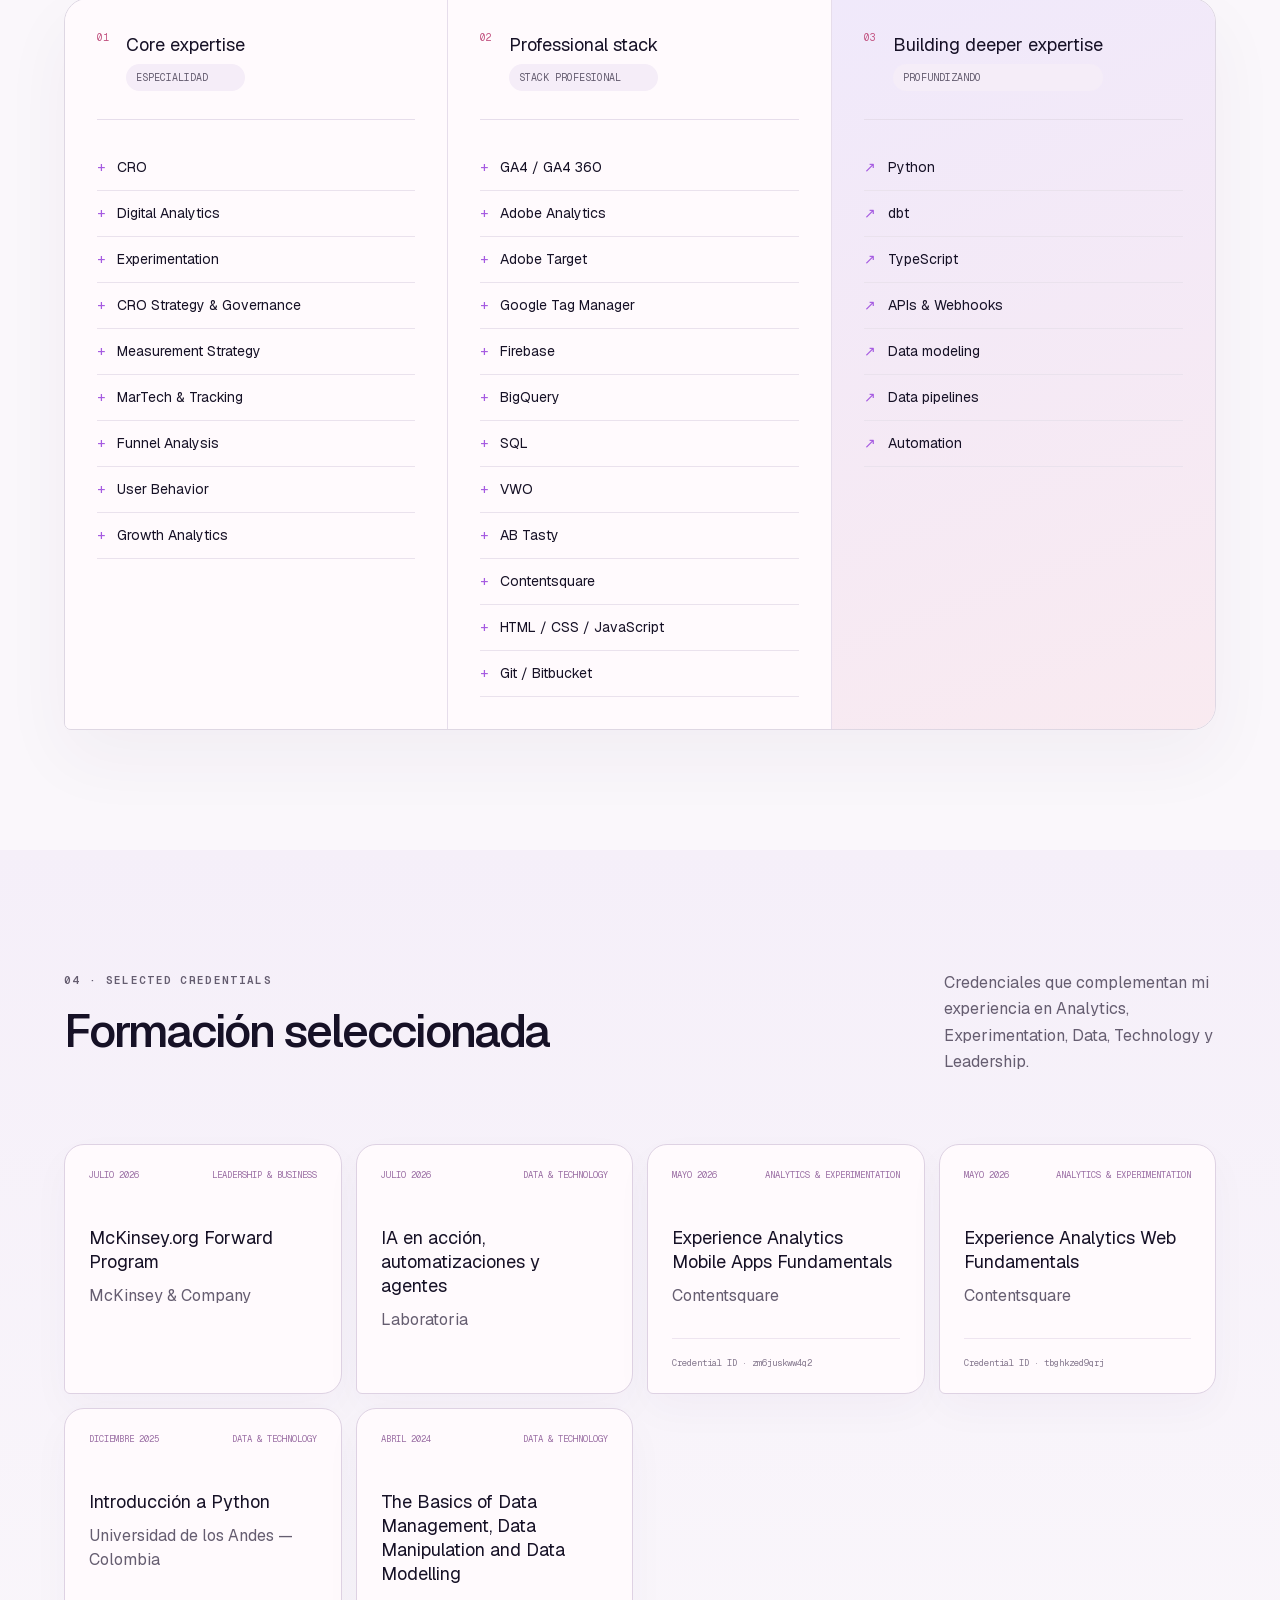
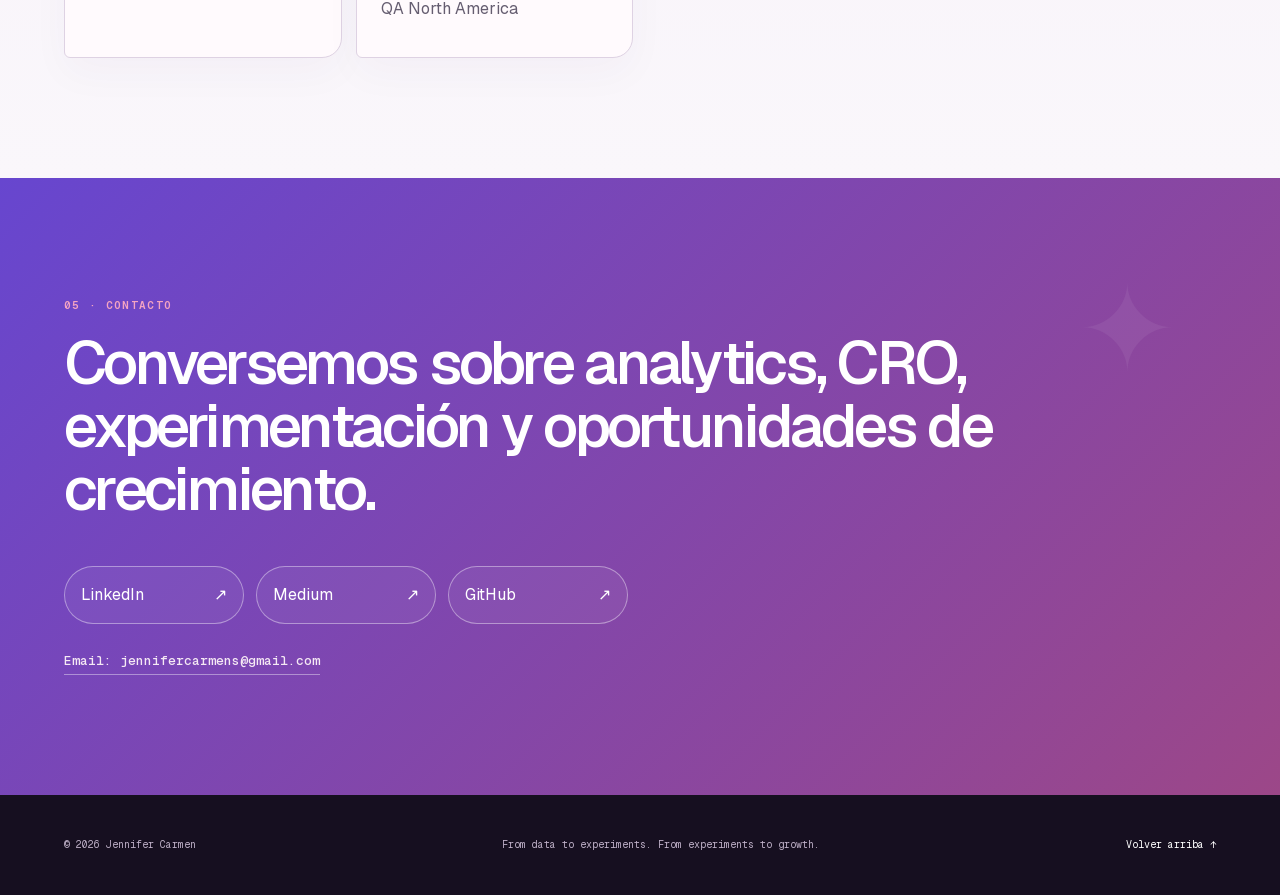
==== commit c5b9008e: "Publish Jennifer Carmen portfolio" ====
--- a/index.html
+++ b/index.html
@@ -1,768 +1,131 @@
-<!DOCTYPE html>
-<html lang="en">
+<!DOCTYPE html><html lang="es"><head><meta charSet="utf-8"/><meta name="viewport" content="width=device-width, initial-scale=1"/><link rel="preload" href="/images/jennifer-carmen.jpg" as="image"/><link rel="stylesheet" href="/_next/static/css/index.Q2o1vap3.css" data-rsc-css-href="/_next/static/css/index.Q2o1vap3.css" data-precedence="vite-rsc/importer-resources"/><title>Jennifer Carmen  | Growth Analytics, CRO &amp; Experimentation</title><meta name="description" content="Ingeniera de Sistemas con más de seis años en Digital Analytics, CRO y Experimentation, conectando datos, comportamiento, tecnología y negocio."/><meta name="keywords" content="Jennifer Carmen,Digital Analytics,CRO,Experimentation,Growth Analytics,Product Analytics,Analytics Engineering,Growth Engineering,Lima,Perú"/><meta name="robots" content="index, follow"/><meta property="og:title" content="Jennifer Carmen  | Growth Analytics, CRO &amp; Experimentation"/><meta property="og:description" content="Ingeniera de Sistemas con más de seis años en Digital Analytics, CRO y Experimentation, conectando datos, comportamiento, tecnología y negocio."/><meta property="og:url" content="https://jennifercarmen.github.io"/><meta property="og:site_name" content="Jennifer Carmen"/><meta property="og:type" content="website"/><meta property="og:locale" content="es_PE"/><meta property="og:image" content="https://jennifercarmen.github.io/og.png"/><meta property="og:image:width" content="1200"/><meta property="og:image:height" content="630"/><meta property="og:image:alt" content="Jennifer Carmen — Growth Analytics, CRO &amp; Experimentation"/><meta name="twitter:card" content="summary_large_image"/><meta name="twitter:title" content="Jennifer Carmen  | Growth Analytics, CRO &amp; Experimentation"/><meta name="twitter:description" content="Ingeniera de Sistemas con más de seis años en Digital Analytics, CRO y Experimentation, conectando datos, comportamiento, tecnología y negocio."/><meta name="twitter:image" content="https://jennifercarmen.github.io/og.png"/><link rel="canonical" href="https://jennifercarmen.github.io"/>
+<link rel="preload" href="/_next/static/_vinext_fonts/geist-8ac0455e797f/geist-98bbbccb.woff2" as="font" type="font/woff2" crossorigin />
+<link rel="preload" href="/_next/static/_vinext_fonts/geist-mono-00e989178794/geist-mono-013b2f2f.woff2" as="font" type="font/woff2" crossorigin />
+<style data-vinext-fonts>/* cyrillic-ext */
+@font-face {
+  font-family: 'Geist';
+  font-style: normal;
+  font-weight: 100 900;
+  font-display: swap;
+  src: url(/_next/static/_vinext_fonts/geist-8ac0455e797f/geist-ff2310f5.woff2) format('woff2');
+  unicode-range: U+0460-052F, U+1C80-1C8A, U+20B4, U+2DE0-2DFF, U+A640-A69F, U+FE2E-FE2F;
+}
+/* cyrillic */
+@font-face {
+  font-family: 'Geist';
+  font-style: normal;
+  font-weight: 100 900;
+  font-display: swap;
+  src: url(/_next/static/_vinext_fonts/geist-8ac0455e797f/geist-875ccdd4.woff2) format('woff2');
+  unicode-range: U+0301, U+0400-045F, U+0490-0491, U+04B0-04B1, U+2116;
+}
+/* vietnamese */
+@font-face {
+  font-family: 'Geist';
+  font-style: normal;
+  font-weight: 100 900;
+  font-display: swap;
+  src: url(/_next/static/_vinext_fonts/geist-8ac0455e797f/geist-52306abf.woff2) format('woff2');
+  unicode-range: U+0102-0103, U+0110-0111, U+0128-0129, U+0168-0169, U+01A0-01A1, U+01AF-01B0, U+0300-0301, U+0303-0304, U+0308-0309, U+0323, U+0329, U+1EA0-1EF9, U+20AB;
+}
+/* latin-ext */
+@font-face {
+  font-family: 'Geist';
+  font-style: normal;
+  font-weight: 100 900;
+  font-display: swap;
+  src: url(/_next/static/_vinext_fonts/geist-8ac0455e797f/geist-001175b1.woff2) format('woff2');
+  unicode-range: U+0100-02BA, U+02BD-02C5, U+02C7-02CC, U+02CE-02D7, U+02DD-02FF, U+0304, U+0308, U+0329, U+1D00-1DBF, U+1E00-1E9F, U+1EF2-1EFF, U+2020, U+20A0-20AB, U+20AD-20C0, U+2113, U+2C60-2C7F, U+A720-A7FF;
+}
+/* latin */
+@font-face {
+  font-family: 'Geist';
+  font-style: normal;
+  font-weight: 100 900;
+  font-display: swap;
+  src: url(/_next/static/_vinext_fonts/geist-8ac0455e797f/geist-98bbbccb.woff2) format('woff2');
+  unicode-range: U+0000-00FF, U+0131, U+0152-0153, U+02BB-02BC, U+02C6, U+02DA, U+02DC, U+0304, U+0308, U+0329, U+2000-206F, U+20AC, U+2122, U+2191, U+2193, U+2212, U+2215, U+FEFF, U+FFFD;
+}
 
-<head>
-  <meta charset="utf-8">
-  <meta content="width=device-width, initial-scale=1.0" name="viewport">
+@font-face {
+  font-family: 'Geist Fallback';
+  src: local("Arial");
+  ascent-override: 95.94%;
+  descent-override: 28.16%;
+  line-gap-override: 0.00%;
+  size-adjust: 104.76%;
+}
 
-  <title>MyResume Bootstrap Template - Index</title>
-  <meta content="" name="description">
-  <meta content="" name="keywords">
+.__font_geist_1x7d0xu { font-family: 'Geist', 'Geist Fallback'; font-style: normal; }
 
-  <!-- Favicons -->
-  <link href="assets/img/favicon.png" rel="icon">
-  <link href="assets/img/apple-touch-icon.png" rel="apple-touch-icon">
+.__variable_geist_1x7d0xu { --font-sans: 'Geist', 'Geist Fallback'; }
 
-  <!-- Google Fonts -->
-  <link href="https://fonts.googleapis.com/css?family=Open+Sans:300,300i,400,400i,600,600i,700,700i|Raleway:300,300i,400,400i,500,500i,600,600i,700,700i|Poppins:300,300i,400,400i,500,500i,600,600i,700,700i" rel="stylesheet">
+/* cyrillic-ext */
+@font-face {
+  font-family: 'Geist Mono';
+  font-style: normal;
+  font-weight: 100 900;
+  font-display: swap;
+  src: url(/_next/static/_vinext_fonts/geist-mono-00e989178794/geist-mono-f6b33328.woff2) format('woff2');
+  unicode-range: U+0460-052F, U+1C80-1C8A, U+20B4, U+2DE0-2DFF, U+A640-A69F, U+FE2E-FE2F;
+}
+/* cyrillic */
+@font-face {
+  font-family: 'Geist Mono';
+  font-style: normal;
+  font-weight: 100 900;
+  font-display: swap;
+  src: url(/_next/static/_vinext_fonts/geist-mono-00e989178794/geist-mono-44e03052.woff2) format('woff2');
+  unicode-range: U+0301, U+0400-045F, U+0490-0491, U+04B0-04B1, U+2116;
+}
+/* symbols2 */
+@font-face {
+  font-family: 'Geist Mono';
+  font-style: normal;
+  font-weight: 100 900;
+  font-display: swap;
+  src: url(/_next/static/_vinext_fonts/geist-mono-00e989178794/geist-mono-0638449e.woff2) format('woff2');
+  unicode-range: U+2000-2001, U+2004-2008, U+200A, U+23B8-23BD, U+2500-259F;
+}
+/* vietnamese */
+@font-face {
+  font-family: 'Geist Mono';
+  font-style: normal;
+  font-weight: 100 900;
+  font-display: swap;
+  src: url(/_next/static/_vinext_fonts/geist-mono-00e989178794/geist-mono-971fb274.woff2) format('woff2');
+  unicode-range: U+0102-0103, U+0110-0111, U+0128-0129, U+0168-0169, U+01A0-01A1, U+01AF-01B0, U+0300-0301, U+0303-0304, U+0308-0309, U+0323, U+0329, U+1EA0-1EF9, U+20AB;
+}
+/* latin-ext */
+@font-face {
+  font-family: 'Geist Mono';
+  font-style: normal;
+  font-weight: 100 900;
+  font-display: swap;
+  src: url(/_next/static/_vinext_fonts/geist-mono-00e989178794/geist-mono-44745446.woff2) format('woff2');
+  unicode-range: U+0100-02BA, U+02BD-02C5, U+02C7-02CC, U+02CE-02D7, U+02DD-02FF, U+0304, U+0308, U+0329, U+1D00-1DBF, U+1E00-1E9F, U+1EF2-1EFF, U+2020, U+20A0-20AB, U+20AD-20C0, U+2113, U+2C60-2C7F, U+A720-A7FF;
+}
+/* latin */
+@font-face {
+  font-family: 'Geist Mono';
+  font-style: normal;
+  font-weight: 100 900;
+  font-display: swap;
+  src: url(/_next/static/_vinext_fonts/geist-mono-00e989178794/geist-mono-013b2f2f.woff2) format('woff2');
+  unicode-range: U+0000-00FF, U+0131, U+0152-0153, U+02BB-02BC, U+02C6, U+02DA, U+02DC, U+0304, U+0308, U+0329, U+2000-206F, U+20AC, U+2122, U+2191, U+2193, U+2212, U+2215, U+FEFF, U+FFFD;
+}
 
-  <!-- Vendor CSS Files -->
-  <link href="assets/vendor/aos/aos.css" rel="stylesheet">
-  <link href="assets/vendor/bootstrap/css/bootstrap.min.css" rel="stylesheet">
-  <link href="assets/vendor/bootstrap-icons/bootstrap-icons.css" rel="stylesheet">
-  <link href="assets/vendor/boxicons/css/boxicons.min.css" rel="stylesheet">
-  <link href="assets/vendor/glightbox/css/glightbox.min.css" rel="stylesheet">
-  <link href="assets/vendor/swiper/swiper-bundle.min.css" rel="stylesheet">
+@font-face {
+  font-family: 'Geist Mono Fallback';
+  src: local("Arial");
+  ascent-override: 74.67%;
+  descent-override: 21.92%;
+  line-gap-override: 0.00%;
+  size-adjust: 134.59%;
+}
 
-  <!-- Template Main CSS File -->
-  <link href="assets/css/style.css" rel="stylesheet">
+.__font_geist_mono_0f4jdpq { font-family: 'Geist Mono', 'Geist Mono Fallback'; font-style: normal; }
 
-  <!-- =======================================================
-  * Template Name: MyResume - v4.1.0
-  * Template URL: https://bootstrapmade.com/free-html-bootstrap-template-my-resume/
-  * Author: BootstrapMade.com
-  * License: https://bootstrapmade.com/license/
-  ======================================================== -->
-  <!-- Google Tag Manager -->
-<script>(function(w,d,s,l,i){w[l]=w[l]||[];w[l].push({'gtm.start':
-  new Date().getTime(),event:'gtm.js'});var f=d.getElementsByTagName(s)[0],
-  j=d.createElement(s),dl=l!='dataLayer'?'&l='+l:'';j.async=true;j.src=
-  'https://www.googletagmanager.com/gtm.js?id='+i+dl;f.parentNode.insertBefore(j,f);
-  })(window,document,'script','dataLayer','GTM-MF5DGJX');</script>
-  <!-- End Google Tag Manager -->
-</head>
-
-<body>
-<!-- Google Tag Manager (noscript) -->
-<noscript><iframe src="https://www.googletagmanager.com/ns.html?id=GTM-MF5DGJX"
-  height="0" width="0" style="display:none;visibility:hidden"></iframe></noscript>
-  <!-- End Google Tag Manager (noscript) -->
-  <!-- ======= Mobile nav toggle button ======= -->
-  <!-- <button type="button" class="mobile-nav-toggle d-xl-none"><i class="bi bi-list mobile-nav-toggle"></i></button> -->
-  <i class="bi bi-list mobile-nav-toggle d-xl-none"></i>
-  <!-- ======= Header ======= -->
-  <header id="header" class="d-flex flex-column justify-content-center">
-
-    <nav id="navbar" class="navbar nav-menu">
-      <ul>
-        <li><a href="#hero" class="nav-link scrollto active"><i class="bx bx-home"></i> <span>Inicio</span></a></li>
-        <li><a href="#about" class="nav-link scrollto"><i class="bx bx-user"></i> <span>About</span></a></li>
-        <li><a href="#resume" class="nav-link scrollto"><i class="bx bx-file-blank"></i> <span>Resume</span></a></li>
-        <li><a href="#portfolio" class="nav-link scrollto"><i class="bx bx-book-content"></i> <span>Portfolio</span></a></li>
-        <li><a href="#services" class="nav-link scrollto"><i class="bx bx-server"></i> <span>Services</span></a></li>
-        <li><a href="#contact" class="nav-link scrollto"><i class="bx bx-envelope"></i> <span>Contact</span></a></li>
-      </ul>
-    </nav><!-- .nav-menu -->
-
-  </header><!-- End Header -->
-
-  <!-- ======= Hero Section ======= -->
-  <section id="hero" class="d-flex flex-column justify-content-center">
-    <div class="container" data-aos="zoom-in" data-aos-delay="100">
-      <h1>Jennifer Carmen</h1>
-      <p>Soy <span class="typed" data-typed-items="Análista Digital ǀ Frontend Developer |  Growth Tecnical Specialist"></span></p>
-      <div class="social-links">
-        <a href="https://twitter.com/jennifer_lab" target="_blank" class="twitter"><i class="bx bxl-twitter"></i></a>
-        <a href="https://www.instagram.com/jennifercarmen.s/" target="_blank" class="instagram"><i class="bx bxl-instagram"></i></a>
-        <a href="https://pe.linkedin.com/in/jennifercarmen" target="_blank" class="linkedin"><i class="bx bxl-linkedin"></i></a>
-        <a href="https://github.com/Jennifercarmen" target="_blank" class="github"><i class="bx bxl-github"></i></a>
-      </div>
-    </div>
-  </section><!-- End Hero -->
-
-  <main id="main">
-
-    <!-- ======= About Section ======= -->
-    <section id="about" class="about">
-      <div class="container" data-aos="fade-up">
-
-        <div class="section-title">
-          <h2>Sobre Mí</h2>
-          <div style="position: relative; width: 100%; height: 0; padding-top: 56.2500%;
-          padding-bottom: 48px; box-shadow: 0 2px 8px 0 rgba(63,69,81,0.16); margin-top: 1.6em; margin-bottom: 0.9em; overflow: hidden;
-          border-radius: 8px; will-change: transform;">
-           <iframe style="position: absolute; width: 100%; height: 100%; top: 0; left: 0; border: none; padding: 0;margin: 0;"
-             src="https:&#x2F;&#x2F;www.canva.com&#x2F;design&#x2F;DAEayRLKPuM&#x2F;view?embed">
-           </iframe>
-         </div>
-         <a href="https:&#x2F;&#x2F;www.canva.com&#x2F;design&#x2F;DAEayRLKPuM&#x2F;view?utm_content=DAEayRLKPuM&amp;utm_campaign=designshare&amp;utm_medium=embeds&amp;utm_source=link" target="_blank" rel="noopener">Earth Day Cover Slide Presentation</a> de ALUMNO - JENIFER MILAGROS CARMEN SOSA
-           <p>  <br><br><br>
-            Análista Digital con 2 años de experiencia, trabajando con herramientas como Google Tag Manager, Google Analytics y Google Optimize para potenciar productos digitales, centrandome en la experiencia de usuario y desarrollos ágiles. También tengo una sólida experiencia en diversas tecnologías como (Javascript, CSS y HTML), para potenciar soluciones escalables que permitan mejorar la medición y lograr los objetivos bajo una visión estratégica de análisis de datos.
-            Me considero una audidacta entusiasta de la tecnología y el aprendizaje; nunca ha habido excusas para aprender algo nuevo y me encantan los retos nuevos.
-           </p>
-           
-        </div>
-
-        <div class="row">
-          <div class="col-lg-4">
-            <img src="assets/img/profile-img.jpg" class="img-fluid" alt="">
-          </div>
-          <div class="col-lg-8 pt-4 pt-lg-0 content">
-            <h3>Análista Digital &amp; Web Developer.</h3>
-            <p class="fst-italic">
-              Lorem ipsum dolor sit amet, consectetur adipiscing elit, sed do eiusmod tempor incididunt ut labore et dolore
-              magna aliqua.
-            </p>
-            <div class="row">
-              <div class="col-lg-6">
-                <ul>
-                  <li><i class="bi bi-chevron-right"></i> <strong>Birthday:</strong> <span>1 May 1995</span></li>
-                  <li><i class="bi bi-chevron-right"></i> <strong>Website:</strong> <span>www.example.com</span></li>
-                  <li><i class="bi bi-chevron-right"></i> <strong>Phone:</strong> <span>+123 456 7890</span></li>
-                  <li><i class="bi bi-chevron-right"></i> <strong>City:</strong> <span>New York, USA</span></li>
-                </ul>
-              </div>
-              <div class="col-lg-6">
-                <ul>
-                  <li><i class="bi bi-chevron-right"></i> <strong>Age:</strong> <span>30</span></li>
-                  <li><i class="bi bi-chevron-right"></i> <strong>Degree:</strong> <span>Master</span></li>
-                  <li><i class="bi bi-chevron-right"></i> <strong>PhEmailone:</strong> <span>email@example.com</span></li>
-                  <li><i class="bi bi-chevron-right"></i> <strong>Freelance:</strong> <span>Available</span></li>
-                </ul>
-              </div>
-            </div>
-            <p>
-              Officiis eligendi itaque labore et dolorum mollitia officiis optio vero. Quisquam sunt adipisci omnis et ut. Nulla accusantium dolor incidunt officia tempore. Et eius omnis.
-              Cupiditate ut dicta maxime officiis quidem quia. Sed et consectetur qui quia repellendus itaque neque. Aliquid amet quidem ut quaerat cupiditate. Ab et eum qui repellendus omnis culpa magni laudantium dolores.
-            </p>
-          </div>
-        </div>
-
-      </div>
-    </section><!-- End About Section -->
-
-    <!-- ======= Facts Section ======= -->
-    <section id="facts" class="facts">
-      <div class="container" data-aos="fade-up">
-
-        <div class="section-title">
-          <h2>Facts</h2>
-          <p>
-            Magnam dolores commodi suscipit. Necessitatibus eius consequatur ex aliquid fuga eum quidem. Sit sint consectetur velit. Quisquam quos quisquam cupiditate. Et nemo qui impedit suscipit alias ea. Quia fugiat sit in iste officiis commodi quidem hic quas.
-          </p>
-        </div>
-
-        <div class="row">
-
-          <div class="col-lg-3 col-md-6">
-            <div class="count-box">
-              <i class="bi bi-emoji-smile"></i>
-              <span data-purecounter-start="0" data-purecounter-end="232" data-purecounter-duration="1" class="purecounter"></span>
-              <p>Happy Clients</p>
-            </div>
-          </div>
-
-          <div class="col-lg-3 col-md-6 mt-5 mt-md-0">
-            <div class="count-box">
-              <i class="bi bi-journal-richtext"></i>
-              <span data-purecounter-start="0" data-purecounter-end="521" data-purecounter-duration="1" class="purecounter"></span>
-              <p>Projects</p>
-            </div>
-          </div>
-
-          <div class="col-lg-3 col-md-6 mt-5 mt-lg-0">
-            <div class="count-box">
-              <i class="bi bi-headset"></i>
-              <span data-purecounter-start="0" data-purecounter-end="1463" data-purecounter-duration="1" class="purecounter"></span>
-              <p>Hours Of Support</p>
-            </div>
-          </div>
-
-          <div class="col-lg-3 col-md-6 mt-5 mt-lg-0">
-            <div class="count-box">
-              <i class="bi bi-award"></i>
-              <span data-purecounter-start="0" data-purecounter-end="25" data-purecounter-duration="1" class="purecounter"></span>
-              <p>Awards</p>
-            </div>
-          </div>
-
-        </div>
-
-      </div>
-    </section><!-- End Facts Section -->
-
-    <!-- ======= Skills Section ======= -->
-    <section id="skills" class="skills section-bg">
-      <div class="container" data-aos="fade-up">
-
-        <div class="section-title">
-          <h2>Skills</h2>
-          <p>Magnam dolores commodi suscipit. Necessitatibus eius consequatur ex aliquid fuga eum quidem. Sit sint consectetur velit. Quisquam quos quisquam cupiditate. Et nemo qui impedit suscipit alias ea. Quia fugiat sit in iste officiis commodi quidem hic quas.</p>
-        </div>
-
-        <div class="row skills-content">
-
-          <div class="col-lg-6">
-
-            <div class="progress">
-              <span class="skill">HTML <i class="val">100%</i></span>
-              <div class="progress-bar-wrap">
-                <div class="progress-bar" role="progressbar" aria-valuenow="100" aria-valuemin="0" aria-valuemax="100"></div>
-              </div>
-            </div>
-
-            <div class="progress">
-              <span class="skill">CSS <i class="val">90%</i></span>
-              <div class="progress-bar-wrap">
-                <div class="progress-bar" role="progressbar" aria-valuenow="90" aria-valuemin="0" aria-valuemax="100"></div>
-              </div>
-            </div>
-
-            <div class="progress">
-              <span class="skill">JavaScript <i class="val">75%</i></span>
-              <div class="progress-bar-wrap">
-                <div class="progress-bar" role="progressbar" aria-valuenow="75" aria-valuemin="0" aria-valuemax="100"></div>
-              </div>
-            </div>
-
-          </div>
-
-          <div class="col-lg-6">
-
-            <div class="progress">
-              <span class="skill">PHP <i class="val">80%</i></span>
-              <div class="progress-bar-wrap">
-                <div class="progress-bar" role="progressbar" aria-valuenow="80" aria-valuemin="0" aria-valuemax="100"></div>
-              </div>
-            </div>
-
-            <div class="progress">
-              <span class="skill">WordPress/CMS <i class="val">90%</i></span>
-              <div class="progress-bar-wrap">
-                <div class="progress-bar" role="progressbar" aria-valuenow="90" aria-valuemin="0" aria-valuemax="100"></div>
-              </div>
-            </div>
-
-            <div class="progress">
-              <span class="skill">Photoshop <i class="val">55%</i></span>
-              <div class="progress-bar-wrap">
-                <div class="progress-bar" role="progressbar" aria-valuenow="55" aria-valuemin="0" aria-valuemax="100"></div>
-              </div>
-            </div>
-
-          </div>
-
-        </div>
-
-      </div>
-    </section><!-- End Skills Section -->
-
-    <!-- ======= Resume Section ======= -->
-    <section id="resume" class="resume">
-      <div class="container" data-aos="fade-up">
-
-        <div class="section-title">
-          <h2>Resume</h2>
-          <p>Magnam dolores commodi suscipit. Necessitatibus eius consequatur ex aliquid fuga eum quidem. Sit sint consectetur velit. Quisquam quos quisquam cupiditate. Et nemo qui impedit suscipit alias ea. Quia fugiat sit in iste officiis commodi quidem hic quas.</p>
-        </div>
-
-        <div class="row">
-          <div class="col-lg-6">
-            <h3 class="resume-title">Sumary</h3>
-            <div class="resume-item pb-0">
-              <h4>Brandon Johnson</h4>
-              <p><em>Innovative and deadline-driven Graphic Designer with 3+ years of experience designing and developing user-centered digital/print marketing material from initial concept to final, polished deliverable.</em></p>
-              <ul>
-                <li>Portland par 127,Orlando, FL</li>
-                <li>(123) 456-7891</li>
-                <li>alice.barkley@example.com</li>
-              </ul>
-            </div>
-
-            <h3 class="resume-title">Education</h3>
-            <div class="resume-item">
-              <h4>Master of Fine Arts &amp; Graphic Design</h4>
-              <h5>2015 - 2016</h5>
-              <p><em>Rochester Institute of Technology, Rochester, NY</em></p>
-              <p>Qui deserunt veniam. Et sed aliquam labore tempore sed quisquam iusto autem sit. Ea vero voluptatum qui ut dignissimos deleniti nerada porti sand markend</p>
-            </div>
-            <div class="resume-item">
-              <h4>Bachelor of Fine Arts &amp; Graphic Design</h4>
-              <h5>2010 - 2014</h5>
-              <p><em>Rochester Institute of Technology, Rochester, NY</em></p>
-              <p>Quia nobis sequi est occaecati aut. Repudiandae et iusto quae reiciendis et quis Eius vel ratione eius unde vitae rerum voluptates asperiores voluptatem Earum molestiae consequatur neque etlon sader mart dila</p>
-            </div>
-          </div>
-          <div class="col-lg-6">
-            <h3 class="resume-title">Professional Experience</h3>
-            <div class="resume-item">
-              <h4>Senior graphic design specialist</h4>
-              <h5>2019 - Present</h5>
-              <p><em>Experion, New York, NY </em></p>
-              <ul>
-                <li>Lead in the design, development, and implementation of the graphic, layout, and production communication materials</li>
-                <li>Delegate tasks to the 7 members of the design team and provide counsel on all aspects of the project. </li>
-                <li>Supervise the assessment of all graphic materials in order to ensure quality and accuracy of the design</li>
-                <li>Oversee the efficient use of production project budgets ranging from $2,000 - $25,000</li>
-              </ul>
-            </div>
-            <div class="resume-item">
-              <h4>Graphic design specialist</h4>
-              <h5>2017 - 2018</h5>
-              <p><em>Stepping Stone Advertising, New York, NY</em></p>
-              <ul>
-                <li>Developed numerous marketing programs (logos, brochures,infographics, presentations, and advertisements).</li>
-                <li>Managed up to 5 projects or tasks at a given time while under pressure</li>
-                <li>Recommended and consulted with clients on the most appropriate graphic design</li>
-                <li>Created 4+ design presentations and proposals a month for clients and account managers</li>
-              </ul>
-            </div>
-          </div>
-        </div>
-
-      </div>
-    </section><!-- End Resume Section -->
-
-    <!-- ======= Portfolio Section ======= -->
-    <section id="portfolio" class="portfolio section-bg">
-      <div class="container" data-aos="fade-up">
-
-        <div class="section-title">
-          <h2>Portfolio</h2>
-          <p>Magnam dolores commodi suscipit. Necessitatibus eius consequatur ex aliquid fuga eum quidem. Sit sint consectetur velit. Quisquam quos quisquam cupiditate. Et nemo qui impedit suscipit alias ea. Quia fugiat sit in iste officiis commodi quidem hic quas.</p>
-        </div>
-
-        <div class="row">
-          <div class="col-lg-12 d-flex justify-content-center" data-aos="fade-up" data-aos-delay="100">
-            <ul id="portfolio-flters">
-              <li data-filter="*" class="filter-active">All</li>
-              <li data-filter=".filter-app">App</li>
-              <li data-filter=".filter-card">Card</li>
-              <li data-filter=".filter-web">Web</li>
-            </ul>
-          </div>
-        </div>
-
-        <div class="row portfolio-container" data-aos="fade-up" data-aos-delay="200">
-
-          <div class="col-lg-4 col-md-6 portfolio-item filter-app">
-            <div class="portfolio-wrap">
-              <img src="assets/img/portfolio/portfolio-1.jpg" class="img-fluid" alt="">
-              <div class="portfolio-info">
-                <h4>App 1</h4>
-                <p>App</p>
-                <div class="portfolio-links">
-                  <a href="assets/img/portfolio/portfolio-1.jpg" data-gallery="portfolioGallery" class="portfolio-lightbox" title="App 1"><i class="bx bx-plus"></i></a>
-                  <a href="portfolio-details.html" class="portfolio-details-lightbox" data-glightbox="type: external" title="Portfolio Details"><i class="bx bx-link"></i></a>
-                </div>
-              </div>
-            </div>
-          </div>
-
-          <div class="col-lg-4 col-md-6 portfolio-item filter-web">
-            <div class="portfolio-wrap">
-              <img src="assets/img/portfolio/portfolio-2.jpg" class="img-fluid" alt="">
-              <div class="portfolio-info">
-                <h4>Web 3</h4>
-                <p>Web</p>
-                <div class="portfolio-links">
-                  <a href="assets/img/portfolio/portfolio-2.jpg" data-gallery="portfolioGallery" class="portfolio-lightbox" title="Web 3"><i class="bx bx-plus"></i></a>
-                  <a href="portfolio-details.html" class="portfolio-details-lightbox" data-glightbox="type: external" title="Portfolio Details"><i class="bx bx-link"></i></a>
-                </div>
-              </div>
-            </div>
-          </div>
-
-          <div class="col-lg-4 col-md-6 portfolio-item filter-app">
-            <div class="portfolio-wrap">
-              <img src="assets/img/portfolio/portfolio-3.jpg" class="img-fluid" alt="">
-              <div class="portfolio-info">
-                <h4>App 2</h4>
-                <p>App</p>
-                <div class="portfolio-links">
-                  <a href="assets/img/portfolio/portfolio-3.jpg" data-gallery="portfolioGallery" class="portfolio-lightbox" title="App 2"><i class="bx bx-plus"></i></a>
-                  <a href="portfolio-details.html" class="portfolio-details-lightbox" data-glightbox="type: external" title="Portfolio Details"><i class="bx bx-link"></i></a>
-                </div>
-              </div>
-            </div>
-          </div>
-
-          <div class="col-lg-4 col-md-6 portfolio-item filter-card">
-            <div class="portfolio-wrap">
-              <img src="assets/img/portfolio/portfolio-4.jpg" class="img-fluid" alt="">
-              <div class="portfolio-info">
-                <h4>Card 2</h4>
-                <p>Card</p>
-                <div class="portfolio-links">
-                  <a href="assets/img/portfolio/portfolio-4.jpg" data-gallery="portfolioGallery" class="portfolio-lightbox" title="Card 2"><i class="bx bx-plus"></i></a>
-                  <a href="portfolio-details.html" class="portfolio-details-lightbox" data-glightbox="type: external" title="Portfolio Details"><i class="bx bx-link"></i></a>
-                </div>
-              </div>
-            </div>
-          </div>
-
-          <div class="col-lg-4 col-md-6 portfolio-item filter-web">
-            <div class="portfolio-wrap">
-              <img src="assets/img/portfolio/portfolio-5.jpg" class="img-fluid" alt="">
-              <div class="portfolio-info">
-                <h4>Web 2</h4>
-                <p>Web</p>
-                <div class="portfolio-links">
-                  <a href="assets/img/portfolio/portfolio-5.jpg" data-gallery="portfolioGallery" class="portfolio-lightbox" title="Web 2"><i class="bx bx-plus"></i></a>
-                  <a href="portfolio-details.html" class="portfolio-details-lightbox" data-glightbox="type: external" title="Portfolio Details"><i class="bx bx-link"></i></a>
-                </div>
-              </div>
-            </div>
-          </div>
-
-          <div class="col-lg-4 col-md-6 portfolio-item filter-app">
-            <div class="portfolio-wrap">
-              <img src="assets/img/portfolio/portfolio-6.jpg" class="img-fluid" alt="">
-              <div class="portfolio-info">
-                <h4>App 3</h4>
-                <p>App</p>
-                <div class="portfolio-links">
-                  <a href="assets/img/portfolio/portfolio-6.jpg" data-gallery="portfolioGallery" class="portfolio-lightbox" title="App 3"><i class="bx bx-plus"></i></a>
-                  <a href="portfolio-details.html" class="portfolio-details-lightbox" data-glightbox="type: external" title="Portfolio Details"><i class="bx bx-link"></i></a>
-                </div>
-              </div>
-            </div>
-          </div>
-
-          <div class="col-lg-4 col-md-6 portfolio-item filter-card">
-            <div class="portfolio-wrap">
-              <img src="assets/img/portfolio/portfolio-7.jpg" class="img-fluid" alt="">
-              <div class="portfolio-info">
-                <h4>Card 1</h4>
-                <p>Card</p>
-                <div class="portfolio-links">
-                  <a href="assets/img/portfolio/portfolio-7.jpg" data-gallery="portfolioGallery" class="portfolio-lightbox" title="Card 1"><i class="bx bx-plus"></i></a>
-                  <a href="portfolio-details.html" class="portfolio-details-lightbox" data-glightbox="type: external" title="Portfolio Details"><i class="bx bx-link"></i></a>
-                </div>
-              </div>
-            </div>
-          </div>
-
-          <div class="col-lg-4 col-md-6 portfolio-item filter-card">
-            <div class="portfolio-wrap">
-              <img src="assets/img/portfolio/portfolio-8.jpg" class="img-fluid" alt="">
-              <div class="portfolio-info">
-                <h4>Card 3</h4>
-                <p>Card</p>
-                <div class="portfolio-links">
-                  <a href="assets/img/portfolio/portfolio-8.jpg" data-gallery="portfolioGallery" class="portfolio-lightbox" title="Card 3"><i class="bx bx-plus"></i></a>
-                  <a href="portfolio-details.html" class="portfolio-details-lightbox" data-glightbox="type: external" title="Portfolio Details"><i class="bx bx-link"></i></a>
-                </div>
-              </div>
-            </div>
-          </div>
-
-          <div class="col-lg-4 col-md-6 portfolio-item filter-web">
-            <div class="portfolio-wrap">
-              <img src="assets/img/portfolio/portfolio-9.jpg" class="img-fluid" alt="">
-              <div class="portfolio-info">
-                <h4>Web 3</h4>
-                <p>Web</p>
-                <div class="portfolio-links">
-                  <a href="assets/img/portfolio/portfolio-9.jpg" data-gallery="portfolioGallery" class="portfolio-lightbox" title="Web 3"><i class="bx bx-plus"></i></a>
-                  <a href="portfolio-details.html" class="portfolio-details-lightbox" data-glightbox="type: external" title="Portfolio Details"><i class="bx bx-link"></i></a>
-                </div>
-              </div>
-            </div>
-          </div>
-
-        </div>
-
-      </div>
-    </section><!-- End Portfolio Section -->
-
-    <!-- ======= Services Section ======= -->
-    <section id="services" class="services">
-      <div class="container" data-aos="fade-up">
-
-        <div class="section-title">
-          <h2>Services</h2>
-          <p>Magnam dolores commodi suscipit. Necessitatibus eius consequatur ex aliquid fuga eum quidem. Sit sint consectetur velit. Quisquam quos quisquam cupiditate. Et nemo qui impedit suscipit alias ea. Quia fugiat sit in iste officiis commodi quidem hic quas.</p>
-        </div>
-
-        <div class="row">
-
-          <div class="col-lg-4 col-md-6 d-flex align-items-stretch" data-aos="zoom-in" data-aos-delay="100">
-            <div class="icon-box iconbox-blue">
-              <div class="icon">
-                <svg width="100" height="100" viewBox="0 0 600 600" xmlns="http://www.w3.org/2000/svg">
-                  <path stroke="none" stroke-width="0" fill="#f5f5f5" d="M300,521.0016835830174C376.1290562159157,517.8887921683347,466.0731472004068,529.7835943286574,510.70327084640275,468.03025145048787C554.3714126377745,407.6079735673963,508.03601936045806,328.9844924480964,491.2728898941984,256.3432110539036C474.5976632858925,184.082847569629,479.9380746630129,96.60480741107993,416.23090153303,58.64404602377083C348.86323505073057,18.502131276798302,261.93793281208167,40.57373210992963,193.5410806939664,78.93577620505333C130.42746243093433,114.334589627462,98.30271207620316,179.96522072025542,76.75703585869454,249.04625023123273C51.97151888228291,328.5150500222984,13.704378332031375,421.85034740162234,66.52175969318436,486.19268352777647C119.04800174914682,550.1803526380478,217.28368757567262,524.383925680826,300,521.0016835830174"></path>
-                </svg>
-                <i class="bx bxl-dribbble"></i>
-              </div>
-              <h4><a href="">Lorem Ipsum</a></h4>
-              <p>Voluptatum deleniti atque corrupti quos dolores et quas molestias excepturi</p>
-            </div>
-          </div>
-
-          <div class="col-lg-4 col-md-6 d-flex align-items-stretch mt-4 mt-md-0" data-aos="zoom-in" data-aos-delay="200">
-            <div class="icon-box iconbox-orange ">
-              <div class="icon">
-                <svg width="100" height="100" viewBox="0 0 600 600" xmlns="http://www.w3.org/2000/svg">
-                  <path stroke="none" stroke-width="0" fill="#f5f5f5" d="M300,582.0697525312426C382.5290701553225,586.8405444964366,449.9789794690241,525.3245884688669,502.5850820975895,461.55621195738473C556.606425686781,396.0723002908107,615.8543463187945,314.28637112970534,586.6730223649479,234.56875336149918C558.9533121215079,158.8439757836574,454.9685369536778,164.00468322053177,381.49747125262974,130.76875717737553C312.15926192815925,99.40240125094834,248.97055460311594,18.661163978235184,179.8680185752513,50.54337015887873C110.5421016452524,82.52863877960104,119.82277516462835,180.83849132639028,109.12597500060166,256.43424936330496C100.08760227029461,320.3096726198365,92.17705696193138,384.0621239912766,124.79988738764834,439.7174275375508C164.83382741302287,508.01625554203684,220.96474134820875,577.5009287672846,300,582.0697525312426"></path>
-                </svg>
-                <i class="bx bx-file"></i>
-              </div>
-              <h4><a href="">Sed Perspiciatis</a></h4>
-              <p>Duis aute irure dolor in reprehenderit in voluptate velit esse cillum dolore</p>
-            </div>
-          </div>
-
-          <div class="col-lg-4 col-md-6 d-flex align-items-stretch mt-4 mt-lg-0" data-aos="zoom-in" data-aos-delay="300">
-            <div class="icon-box iconbox-pink">
-              <div class="icon">
-                <svg width="100" height="100" viewBox="0 0 600 600" xmlns="http://www.w3.org/2000/svg">
-                  <path stroke="none" stroke-width="0" fill="#f5f5f5" d="M300,541.5067337569781C382.14930387511276,545.0595476570109,479.8736841581634,548.3450877840088,526.4010558755058,480.5488172755941C571.5218469581645,414.80211281144784,517.5187510058486,332.0715597781072,496.52539010469104,255.14436215662573C477.37192572678356,184.95920475031193,473.57363656557914,105.61284051026155,413.0603344069578,65.22779650032875C343.27470386102294,18.654635553484475,251.2091493199835,5.337323636656869,175.0934190732945,40.62881213300186C97.87086631185822,76.43348514350839,51.98124368387456,156.15599469081315,36.44837278890362,239.84606092416172C21.716077023791087,319.22268207091537,43.775223500013084,401.1760424656574,96.891909868211,461.97329694683043C147.22146801428983,519.5804099606455,223.5754009179313,538.201503339737,300,541.5067337569781"></path>
-                </svg>
-                <i class="bx bx-tachometer"></i>
-              </div>
-              <h4><a href="">Magni Dolores</a></h4>
-              <p>Excepteur sint occaecat cupidatat non proident, sunt in culpa qui officia</p>
-            </div>
-          </div>
-
-          <div class="col-lg-4 col-md-6 d-flex align-items-stretch mt-4" data-aos="zoom-in" data-aos-delay="100">
-            <div class="icon-box iconbox-yellow">
-              <div class="icon">
-                <svg width="100" height="100" viewBox="0 0 600 600" xmlns="http://www.w3.org/2000/svg">
-                  <path stroke="none" stroke-width="0" fill="#f5f5f5" d="M300,503.46388370962813C374.79870501325706,506.71871716319447,464.8034551963731,527.1746412648533,510.4981551193396,467.86667711651364C555.9287308511215,408.9015244558933,512.6030010748507,327.5744911775523,490.211057578863,256.5855673507754C471.097692560561,195.9906835881958,447.69079081568157,138.11976852964426,395.19560036434837,102.3242989838813C329.3053358748298,57.3949838291264,248.02791733380457,8.279543830951368,175.87071277845988,42.242879143198664C103.41431057327972,76.34704239035025,93.79494320519305,170.9812938413882,81.28167332365135,250.07896920659033C70.17666984294237,320.27484674793965,64.84698225790005,396.69656628748305,111.28512138212992,450.4950937839243C156.20124167950087,502.5303643271138,231.32542653798444,500.4755392045468,300,503.46388370962813"></path>
-                </svg>
-                <i class="bx bx-layer"></i>
-              </div>
-              <h4><a href="">Nemo Enim</a></h4>
-              <p>At vero eos et accusamus et iusto odio dignissimos ducimus qui blanditiis</p>
-            </div>
-          </div>
-
-          <div class="col-lg-4 col-md-6 d-flex align-items-stretch mt-4" data-aos="zoom-in" data-aos-delay="200">
-            <div class="icon-box iconbox-red">
-              <div class="icon">
-                <svg width="100" height="100" viewBox="0 0 600 600" xmlns="http://www.w3.org/2000/svg">
-                  <path stroke="none" stroke-width="0" fill="#f5f5f5" d="M300,532.3542879108572C369.38199826031484,532.3153073249985,429.10787420159085,491.63046689027357,474.5244479745417,439.17860296908856C522.8885846962883,383.3225815378663,569.1668002868075,314.3205725914397,550.7432151929288,242.7694973846089C532.6665558377875,172.5657663291529,456.2379748765914,142.6223662098291,390.3689995646985,112.34683881706744C326.66090330228417,83.06452184765237,258.84405631176094,53.51806209861945,193.32584062364296,78.48882559362697C121.61183558270385,105.82097193414197,62.805066853699245,167.19869350419734,48.57481801355237,242.6138429142374C34.843463184063346,315.3850353017275,76.69343916112496,383.4422959591041,125.22947124332185,439.3748458443577C170.7312796277747,491.8107796887764,230.57421082200815,532.3932930995766,300,532.3542879108572"></path>
-                </svg>
-                <i class="bx bx-slideshow"></i>
-              </div>
-              <h4><a href="">Dele Cardo</a></h4>
-              <p>Quis consequatur saepe eligendi voluptatem consequatur dolor consequuntur</p>
-            </div>
-          </div>
-
-          <div class="col-lg-4 col-md-6 d-flex align-items-stretch mt-4" data-aos="zoom-in" data-aos-delay="300">
-            <div class="icon-box iconbox-teal">
-              <div class="icon">
-                <svg width="100" height="100" viewBox="0 0 600 600" xmlns="http://www.w3.org/2000/svg">
-                  <path stroke="none" stroke-width="0" fill="#f5f5f5" d="M300,566.797414625762C385.7384707136149,576.1784315230908,478.7894351017131,552.8928747891023,531.9192734346935,484.94944893311C584.6109503024035,417.5663521118492,582.489472248146,322.67544863468447,553.9536738515405,242.03673114598146C529.1557734026468,171.96086150256528,465.24506316201064,127.66468636344209,395.9583748389544,100.7403814666027C334.2173773831606,76.7482773500951,269.4350130405921,84.62216499799875,207.1952322260088,107.2889140133804C132.92018162631612,134.33871894543012,41.79353780512637,160.00259165414826,22.644507872594943,236.69541883565114C3.319112789854554,314.0945973066697,72.72355303640163,379.243833228382,124.04198916343866,440.3218312028393C172.9286146004772,498.5055451809895,224.45579914871206,558.5317968840102,300,566.797414625762"></path>
-                </svg>
-                <i class="bx bx-arch"></i>
-              </div>
-              <h4><a href="">Divera Don</a></h4>
-              <p>Modi nostrum vel laborum. Porro fugit error sit minus sapiente sit aspernatur</p>
-            </div>
-          </div>
-
-        </div>
-
-      </div>
-    </section><!-- End Services Section -->
-
-    <!-- ======= Testimonials Section ======= -->
-    <section id="testimonials" class="testimonials section-bg">
-      <div class="container" data-aos="fade-up">
-
-        <div class="section-title">
-          <h2>Testimonials</h2>
-        </div>
-
-        <div class="testimonials-slider swiper-container" data-aos="fade-up" data-aos-delay="100">
-          <div class="swiper-wrapper">
-
-            <div class="swiper-slide">
-              <div class="testimonial-item">
-                <img src="assets/img/testimonials/testimonials-1.jpg" class="testimonial-img" alt="">
-                <h3>Saul Goodman</h3>
-                <h4>Ceo &amp; Founder</h4>
-                <p>
-                  <i class="bx bxs-quote-alt-left quote-icon-left"></i>
-                  Proin iaculis purus consequat sem cure digni ssim donec porttitora entum suscipit rhoncus. Accusantium quam, ultricies eget id, aliquam eget nibh et. Maecen aliquam, risus at semper.
-                  <i class="bx bxs-quote-alt-right quote-icon-right"></i>
-                </p>
-              </div>
-            </div><!-- End testimonial item -->
-
-            <div class="swiper-slide">
-              <div class="testimonial-item">
-                <img src="assets/img/testimonials/testimonials-2.jpg" class="testimonial-img" alt="">
-                <h3>Sara Wilsson</h3>
-                <h4>Designer</h4>
-                <p>
-                  <i class="bx bxs-quote-alt-left quote-icon-left"></i>
-                  Export tempor illum tamen malis malis eram quae irure esse labore quem cillum quid cillum eram malis quorum velit fore eram velit sunt aliqua noster fugiat irure amet legam anim culpa.
-                  <i class="bx bxs-quote-alt-right quote-icon-right"></i>
-                </p>
-              </div>
-            </div><!-- End testimonial item -->
-
-            <div class="swiper-slide">
-              <div class="testimonial-item">
-                <img src="assets/img/testimonials/testimonials-3.jpg" class="testimonial-img" alt="">
-                <h3>Jena Karlis</h3>
-                <h4>Store Owner</h4>
-                <p>
-                  <i class="bx bxs-quote-alt-left quote-icon-left"></i>
-                  Enim nisi quem export duis labore cillum quae magna enim sint quorum nulla quem veniam duis minim tempor labore quem eram duis noster aute amet eram fore quis sint minim.
-                  <i class="bx bxs-quote-alt-right quote-icon-right"></i>
-                </p>
-              </div>
-            </div><!-- End testimonial item -->
-
-            <div class="swiper-slide">
-              <div class="testimonial-item">
-                <img src="assets/img/testimonials/testimonials-4.jpg" class="testimonial-img" alt="">
-                <h3>Matt Brandon</h3>
-                <h4>Freelancer</h4>
-                <p>
-                  <i class="bx bxs-quote-alt-left quote-icon-left"></i>
-                  Fugiat enim eram quae cillum dolore dolor amet nulla culpa multos export minim fugiat minim velit minim dolor enim duis veniam ipsum anim magna sunt elit fore quem dolore labore illum veniam.
-                  <i class="bx bxs-quote-alt-right quote-icon-right"></i>
-                </p>
-              </div>
-            </div><!-- End testimonial item -->
-
-            <div class="swiper-slide">
-              <div class="testimonial-item">
-                <img src="assets/img/testimonials/testimonials-5.jpg" class="testimonial-img" alt="">
-                <h3>John Larson</h3>
-                <h4>Entrepreneur</h4>
-                <p>
-                  <i class="bx bxs-quote-alt-left quote-icon-left"></i>
-                  Quis quorum aliqua sint quem legam fore sunt eram irure aliqua veniam tempor noster veniam enim culpa labore duis sunt culpa nulla illum cillum fugiat legam esse veniam culpa fore nisi cillum quid.
-                  <i class="bx bxs-quote-alt-right quote-icon-right"></i>
-                </p>
-              </div>
-            </div><!-- End testimonial item -->
-
-          </div>
-          <div class="swiper-pagination"></div>
-        </div>
-
-      </div>
-    </section><!-- End Testimonials Section -->
-
-    <!-- ======= Contact Section ======= -->
-    <section id="contact" class="contact">
-      <div class="container" data-aos="fade-up">
-
-        <div class="section-title">
-          <h2>Contact</h2>
-        </div>
-
-        <div class="row mt-1">
-
-          <div class="col-lg-4">
-            <div class="info">
-              <div class="address">
-                <i class="bi bi-geo-alt"></i>
-                <h4>Location:</h4>
-                <p>A108 Adam Street, New York, NY 535022</p>
-              </div>
-
-              <div class="email">
-                <i class="bi bi-envelope"></i>
-                <h4>Email:</h4>
-                <p>info@example.com</p>
-              </div>
-
-              <div class="phone">
-                <i class="bi bi-phone"></i>
-                <h4>Call:</h4>
-                <p>+1 5589 55488 55s</p>
-              </div>
-
-            </div>
-
-          </div>
-
-          <div class="col-lg-8 mt-5 mt-lg-0">
-
-            <form action="forms/contact.php" method="post" role="form" class="php-email-form">
-              <div class="row">
-                <div class="col-md-6 form-group">
-                  <input type="text" name="name" class="form-control" id="name" placeholder="Your Name" required>
-                </div>
-                <div class="col-md-6 form-group mt-3 mt-md-0">
-                  <input type="email" class="form-control" name="email" id="email" placeholder="Your Email" required>
-                </div>
-              </div>
-              <div class="form-group mt-3">
-                <input type="text" class="form-control" name="subject" id="subject" placeholder="Subject" required>
-              </div>
-              <div class="form-group mt-3">
-                <textarea class="form-control" name="message" rows="5" placeholder="Message" required></textarea>
-              </div>
-              <div class="my-3">
-                <div class="loading">Loading</div>
-                <div class="error-message"></div>
-                <div class="sent-message">Your message has been sent. Thank you!</div>
-              </div>
-              <div class="text-center"><button type="submit">Send Message</button></div>
-            </form>
-
-          </div>
-
-        </div>
-
-      </div>
-    </section><!-- End Contact Section -->
-
-  </main><!-- End #main -->
-
-  <!-- ======= Footer ======= -->
-  <footer id="footer">
-    <div class="container">
-      <h3>Brandon Johnson</h3>
-      <p>Et aut eum quis fuga eos sunt ipsa nihil. Labore corporis magni eligendi fuga maxime saepe commodi placeat.</p>
-      <div class="social-links">
-        <a href="#" class="twitter"><i class="bx bxl-twitter"></i></a>
-        <a href="#" class="facebook"><i class="bx bxl-facebook"></i></a>
-        <a href="#" class="instagram"><i class="bx bxl-instagram"></i></a>
-        <a href="#" class="google-plus"><i class="bx bxl-skype"></i></a>
-        <a href="#" class="linkedin"><i class="bx bxl-linkedin"></i></a>
-      </div>
-      <div class="copyright">
-        &copy; Copyright <strong><span>MyResume</span></strong>. All Rights Reserved
-      </div>
-      <div class="credits">
-        <!-- All the links in the footer should remain intact. -->
-        <!-- You can delete the links only if you purchased the pro version. -->
-        <!-- Licensing information: [license-url] -->
-        <!-- Purchase the pro version with working PHP/AJAX contact form: https://bootstrapmade.com/free-html-bootstrap-template-my-resume/ -->
-        Designed by <a href="https://bootstrapmade.com/">BootstrapMade</a>
-      </div>
-    </div>
-  </footer><!-- End Footer -->
-
-  <div id="preloader"></div>
-  <a href="#" class="back-to-top d-flex align-items-center justify-content-center"><i class="bi bi-arrow-up-short"></i></a>
-
-  <!-- Vendor JS Files -->
-  <script src="assets/vendor/aos/aos.js"></script>
-  <script src="assets/vendor/bootstrap/js/bootstrap.bundle.min.js"></script>
-  <script src="assets/vendor/glightbox/js/glightbox.min.js"></script>
-  <script src="assets/vendor/isotope-layout/isotope.pkgd.min.js"></script>
-  <script src="assets/vendor/php-email-form/validate.js"></script>
-  <script src="assets/vendor/purecounter/purecounter.js"></script>
-  <script src="assets/vendor/swiper/swiper-bundle.min.js"></script>
-  <script src="assets/vendor/typed.js/typed.min.js"></script>
-  <script src="assets/vendor/waypoints/noframework.waypoints.js"></script>
-
-  <!-- Template Main JS File -->
-  <script src="assets/js/main.js"></script>
-
-</body>
-
-</html>+.__variable_geist_mono_0f4jdpq { --font-mono: 'Geist Mono', 'Geist Mono Fallback'; }
+</style>
+</head><body class="__variable_geist_1x7d0xu __variable_geist_mono_0f4jdpq"><a class="skip-link" href="#contenido">Saltar al contenido</a><header class="site-header"><a href="#inicio" class="brand" data-track="navigation_click" aria-label="Jennifer Carmen — inicio"><span class="brand-mark">JS</span><span>Jennifer Carmen</span></a><nav aria-label="Navegación principal"><a href="#enfoque" data-track="navigation_click">Enfoque</a><a href="#trayectoria" data-track="navigation_click">Trayectoria</a><a href="#skills" data-track="navigation_click">Capacidades</a><a href="#credentials" data-track="navigation_click">Formación</a><a class="nav-cta" href="#contacto" data-track="contact_click">Conversemos</a></nav></header><main id="contenido"><section class="hero" id="inicio" aria-labelledby="hero-title"><div class="hero-copy"><p class="eyebrow"><span></span> <!-- -->Ingeniera de Sistemas<!-- --> · <!-- -->Lima, Perú</p><h1 id="hero-title">Conecto medición, comportamiento y experimentación para convertir datos en <em>decisiones de crecimiento.</em></h1><p class="hero-role"><span class="role-item">Growth Analytics</span><span class="role-item"><b>·</b>CRO</span><span class="role-item"><b>·</b>Experimentation</span><span class="role-item"><b>·</b>Technology</span></p><p class="hero-description">Más de seis años trabajando en la intersección entre datos, experiencia de usuario y negocio, sobre una base de Ingeniería de Sistemas y tecnología.</p><div class="hero-actions"><a class="button primary" href="#trayectoria" data-track="navigation_click">Conocer mi trayectoria <span aria-hidden="true">↘</span></a><a class="button secondary" href="#skills" data-track="navigation_click">Explorar capacidades</a></div></div><aside class="signal-card" aria-label="Resumen de mi forma de pensar"><div class="signal-top"><span>01</span><span>HOW I THINK</span></div><div class="signal-flow"><div class=""><span>01</span>Problema</div><div class=""><span>02</span>Datos</div><div class=""><span>03</span>Insight</div><div class=""><span>04</span>Hipótesis</div><div class=""><span>05</span>Experimento</div><div class="active"><span>06</span>Decisión</div></div><p>From data to experiments.<br/>From experiments to growth.</p></aside></section><section class="metric-strip" aria-label="Impacto profesional"><p>IMPACTO<br/>EN CONTEXTO</p><div><strong>6+</strong><span>años de experiencia</span></div><div><strong>100+</strong><span>experimentos A/B</span></div><div><strong>30+</strong><span>estrategias de medición</span></div><p class="region">LATAM<br/>+ ESPAÑA</p></section><section class="story-section" id="historia" aria-labelledby="story-title"><div class="story-aside"><p class="section-kicker">Sobre mí</p><figure class="story-portrait"><img src="/images/jennifer-carmen.jpg" alt="Jennifer Carmen en un entorno profesional"/><figcaption>Systems · Data · Growth</figcaption></figure><a href="#trayectoria" data-track="navigation_click">Explorar mi trayectoria <span aria-hidden="true">↘</span></a></div><div class="story-content"><h2 id="story-title">Tecnología como base. Analytics como profundidad. Crecimiento como resultado.</h2><div class="story-copy"><p>Mi trayectoria comenzó en Ingeniería de Sistemas y tecnología, desarrollando proyectos digitales y fortaleciendo una forma estructurada de resolver problemas.</p><p>Con el tiempo me especialicé en Analytics, Growth, CRO y Experimentation. Durante más de seis años he trabajado en el punto donde se encuentran datos, comportamiento de usuarios y decisiones de negocio.</p><p>Combino analítica, tecnología y experimentación para entender qué mejorar, probarlo y medir su impacto.</p></div></div><ol class="story-chapters"><li><div><span>01</span><time>2015–2019</time></div><h3>Software &amp; Frontend Development</h3><p>Ingeniería de Sistemas, proyectos digitales, desarrollo web y tracking.</p><i aria-hidden="true">→</i></li><li><div><span>02</span><time>2019–2022</time></div><h3>Analytics &amp; Growth</h3><p>Medición, comportamiento digital y optimización de funnels.</p><i aria-hidden="true">→</i></li><li><div><span>03</span><time>2022–Hoy</time></div><h3>Strategy &amp; Experimentation</h3><p>Estrategia CRO, analítica y experimentación para identificar, priorizar y validar oportunidades de crecimiento.</p></li></ol></section><section class="section approach" id="enfoque"><div class="section-heading"><p class="section-kicker">01 · Mi enfoque</p><h2>Entiendo el problema antes de optimizar la experiencia.</h2></div><div class="approach-copy"><p>Conecto datos, comportamiento de usuario y objetivos de negocio para identificar oportunidades, priorizar hipótesis y validar qué cambios realmente generan impacto.</p><div class="formula">Data <span>+</span> User Behavior <span>+</span> Business <span>+</span> Experimentation</div></div><ol class="thinking-grid"><li><span>01</span><strong>Problema</strong><i aria-hidden="true">→</i></li><li><span>02</span><strong>Datos</strong><i aria-hidden="true">→</i></li><li><span>03</span><strong>Insight</strong><i aria-hidden="true">→</i></li><li><span>04</span><strong>Hipótesis</strong><i aria-hidden="true">→</i></li><li><span>05</span><strong>Medición</strong><i aria-hidden="true">→</i></li><li><span>06</span><strong>Experimento</strong><i aria-hidden="true">→</i></li><li><span>07</span><strong>Aprendizaje</strong><i aria-hidden="true">→</i></li><li><span>08</span><strong>Decisión</strong></li></ol></section><section class="section experience-section" id="trayectoria"><div class="section-heading split functional-heading"><div><p class="section-kicker">02 · Trayectoria</p><h2>Trayectoria profesional</h2></div><p>Una trayectoria construida entre analítica, tecnología y experimentación.</p></div><div class="experience-lens" aria-label="Capacidades técnicas a lo largo de la trayectoria"><span>Measurement architecture</span><span>Experimentation technology</span><span>Data, SQL &amp; APIs</span><span>Frontend &amp; MarTech</span></div><div class="timeline"><article class="experience-item"><div class="timeline-meta"><span>01</span><p>Mar 2022 — Jun 2026</p></div><div class="experience-body"><div class="company-title"><h3>Multiplica</h3><span>Consultoría · LATAM y España</span></div><div class="role"><div><h4>CRO &amp; Analytics Strategist</h4><time>Oct 2023 — Jun 2026</time><ul class="role-stack"><li>Adobe Target</li><li>VWO</li><li>GA4</li><li>Adobe Analytics</li><li>HTML</li><li>CSS</li><li>JavaScript</li><li>Experiment QA</li><li>Uplift analysis</li></ul></div><div class="role-detail"><p>Estrategia de medición, análisis de comportamiento, CRO y experimentación para equipos de LATAM y España.</p><details class="role-disclosure"><summary>Ver alcance técnico <span aria-hidden="true">+</span></summary><ul class="role-highlights"><li>Identifiqué fricciones en funnels y journeys, formulé hipótesis y gestioné roadmaps de experimentación.</li><li>Participé en implementación técnica y QA de variantes con HTML, CSS, JavaScript y scripts de tracking.</li><li>Analicé uplift e impacto comercial y coordiné con UX, Producto y Desarrollo la implementación de soluciones ganadoras.</li><li>Lideré un assessment de madurez analítica y CRO con un equipo de cinco especialistas y workshops de co-creación.</li></ul></details></div></div><div class="role"><div><h4>Project Manager · Digital Analytics</h4><time>May 2023 — Sep 2023</time><ul class="role-stack"><li>Jira</li><li>Agile</li><li>Roadmaps</li><li>Stakeholder management</li></ul></div><div class="role-detail"><p>Coordinación de aproximadamente seis consultores, priorización de roadmaps y gestión simultánea de iniciativas de analytics.</p><details class="role-disclosure"><summary>Ver alcance técnico <span aria-hidden="true">+</span></summary><ul class="role-highlights"><li>Gestioné roadmaps y backlogs en Jira, alineando objetivos de negocio con equipos transversales.</li><li>Coordiné dos equipos multidisciplinarios y facilité la comunicación con stakeholders.</li></ul></details></div></div><div class="role"><div><h4>Digital Analytics Consultant</h4><time>Mar 2022 — Abr 2023</time><ul class="role-stack"><li>GA4</li><li>Adobe Analytics</li><li>GTM</li><li>Data Layer</li><li>BigQuery</li><li>SQL</li><li>Looker Studio</li><li>Analytics Data API</li></ul></div><div class="role-detail"><p>Diseño de medición web/app, implementación de tracking y análisis para detectar fricciones y oportunidades de negocio.</p><details class="role-disclosure"><summary>Ver alcance técnico <span aria-hidden="true">+</span></summary><ul class="role-highlights"><li>Definí eventos, conversiones, Data Layer, tags y píxeles; elaboré guías de tracking y ejecuté QA/debugging.</li><li>Implementé cross-domain, persistencia de parámetros y tracking de puntos críticos de conversión.</li><li>Desarrollé reporting, segmentaciones, cohortes y análisis de Pareto mediante Looker Studio, Analytics Data API y BigQuery.</li></ul></details></div></div></div></article><article class="experience-item"><div class="timeline-meta"><span>02</span><p>Abr 2021 — Feb 2022</p></div><div class="experience-body"><div class="company-title"><h3>Casino Online Atlantic City</h3></div><div class="role"><div><h4>Analista de Crecimiento Digital</h4><time>Abr 2021 — Feb 2022</time><ul class="role-stack"><li>GA4</li><li>GTM</li><li>Mouseflow</li><li>Funnels</li><li>CRO</li><li>A/B Testing</li></ul></div><div class="role-detail"><p>Analítica y crecimiento digital con foco en comportamiento, funnels, cross-selling y optimización de experiencia.</p><details class="role-disclosure"><summary>Ver alcance técnico <span aria-hidden="true">+</span></summary><ul class="role-highlights"><li>Analicé funnels, KPIs y comportamiento para identificar oportunidades de adopción de productos complementarios.</li><li>Gestioné iniciativas de CRO y experimentación mediante validación de hipótesis.</li></ul></details></div></div></div></article><article class="experience-item"><div class="timeline-meta"><span>03</span><p>Jul 2019 — Mar 2021</p></div><div class="experience-body"><div class="company-title"><h3>NTT DATA</h3><span>Proyecto para banca digital · Lima</span></div><div class="role"><div><h4>Analista Digital / Growth Hacker</h4><time>Jul 2019 — Mar 2021</time><ul class="role-stack"><li>Adobe Analytics</li><li>Google Analytics</li><li>Dynatrace</li><li>Tracking web/app</li><li>HEART</li><li>OKRs</li><li>QA</li></ul></div><div class="role-detail"><p>Analítica, tracking y optimización de journeys para canales bancarios web, app y sistemas de identidad digital.</p><details class="role-disclosure"><summary>Ver alcance técnico <span aria-hidden="true">+</span></summary><ul class="role-highlights"><li>Convertí hallazgos de comportamiento y performance en quick wins, backlogs y oportunidades de rediseño.</li><li>Diseñé estrategias de medición web/app con eventos, KPIs y funnels; coordiné implementación y QA con squads de Tecnología.</li><li>Participé en una migración hacia Adobe Analytics y conecté métricas de experiencia y negocio mediante HEART y OKRs.</li></ul></details></div></div></div></article><article class="experience-item"><div class="timeline-meta"><span>04</span><p>Jun 2018 — Jun 2019</p></div><div class="experience-body"><div class="company-title"><h3>QDS Group</h3><span>Proyecto para servicios financieros · Lima</span></div><div class="role"><div><h4>Frontend Developer</h4><time>Jun 2018 — Jun 2019</time><ul class="role-stack"><li>HTML5</li><li>CSS3</li><li>JavaScript</li><li>jQuery</li><li>Vue.js</li><li>Angular</li><li>npm</li><li>Google Tag Manager</li><li>Google Optimize</li><li>Git</li><li>Bitbucket</li></ul></div><div class="role-detail"><p>Desarrollo web, optimización de conversión y gestión de tecnología de marketing dentro de un equipo ágil.</p><details class="role-disclosure"><summary>Ver alcance técnico <span aria-hidden="true">+</span></summary><ul class="role-highlights"><li>Contribuí a incrementar en 10 % la conversión del funnel mediante CRO y pruebas A/B con Google Optimize, HTML y JavaScript.</li><li>Reduje en 25 % los tiempos de implementación requeridos al equipo de desarrollo mediante la gestión de etiquetas, scripts y configuraciones en Google Tag Manager.</li><li>Desarrollé y mantuve aplicaciones web full stack, y gestioné control de versiones y colaboración sobre el código.</li></ul></details></div></div></div></article></div></section><section class="companies-section" aria-labelledby="companies-title"><p class="section-kicker">Experiencia multisectorial</p><h2 id="companies-title">Experiencia en distintos contextos de negocio</h2><p class="nda-note">He trabajado en proyectos de analítica digital, CRO y experimentación para organizaciones de distintas industrias y mercados, principalmente a través de consultoría.</p><div class="company-grid context-grid"><article><span>01</span><h3>Turismo &amp; Hospitality</h3><p>Experimentación · CRO · Personalización · Analítica digital</p></article><article><span>02</span><h3>Telecomunicaciones</h3><p>Estrategia CRO · Experimentación · Priorización · Optimización de journeys</p></article><article><span>03</span><h3>Banca &amp; Fintech</h3><p>Medición · Growth · Optimización de funnels</p></article><article><span>04</span><h3>Retail &amp; E-commerce</h3><p>Analítica · Comportamiento de usuario · Optimización de conversión</p></article><article><span>05</span><h3>Salud</h3><p>Analítica digital · Estrategia de medición · Web &amp; App</p></article><article><span>06</span><h3>Servicios digitales / B2C</h3><p>Experimentación · UX · Optimización digital</p></article></div></section><section class="section skills-section" id="skills"><div class="section-heading split functional-heading"><div><p class="section-kicker">03 · Capacidades</p><h2>Profundidad técnica y criterio de negocio.</h2></div><p>Experiencia consolidada y capacidades que continúo profundizando.</p></div><div class="skill-groups"><article class="skill-card skill-0"><div class="skill-label"><span>0<!-- -->1</span><div><h3>Core expertise</h3><p>Especialidad</p></div></div><ul><li>CRO</li><li>Digital Analytics</li><li>Experimentation</li><li>CRO Strategy &amp; Governance</li><li>Measurement Strategy</li><li>MarTech &amp; Tracking</li><li>Funnel Analysis</li><li>User Behavior</li><li>Growth Analytics</li></ul></article><article class="skill-card skill-1"><div class="skill-label"><span>0<!-- -->2</span><div><h3>Professional stack</h3><p>Stack profesional</p></div></div><ul><li>GA4 / GA4 360</li><li>Adobe Analytics</li><li>Adobe Target</li><li>Google Tag Manager</li><li>Firebase</li><li>BigQuery</li><li>SQL</li><li>VWO</li><li>AB Tasty</li><li>Contentsquare</li><li>HTML / CSS / JavaScript</li><li>Git / Bitbucket</li></ul></article><article class="skill-card skill-2"><div class="skill-label"><span>0<!-- -->3</span><div><h3>Building deeper expertise</h3><p>Profundizando</p></div></div><ul><li>Python</li><li>dbt</li><li>TypeScript</li><li>APIs &amp; Webhooks</li><li>Data modeling</li><li>Data pipelines</li><li>Automation</li></ul></article></div></section><section class="section credentials-section" id="credentials"><div class="section-heading split functional-heading"><div><p class="section-kicker">04 · Selected Credentials</p><h2>Formación seleccionada</h2></div><p>Credenciales que complementan mi experiencia en Analytics, Experimentation, Data, Technology y Leadership.</p></div><div class="credentials-grid"><article><div><span>Julio 2026</span><span>leadership &amp; business</span></div><h3>McKinsey.org Forward Program</h3><p>McKinsey &amp; Company</p></article><article><div><span>Julio 2026</span><span>data &amp; technology</span></div><h3>IA en acción, automatizaciones y agentes</h3><p>Laboratoria</p></article><article><div><span>Mayo 2026</span><span>analytics &amp; experimentation</span></div><h3>Experience Analytics Mobile Apps Fundamentals</h3><p>Contentsquare</p><small>Credential ID · <!-- -->zm6juskww4q2</small></article><article><div><span>Mayo 2026</span><span>analytics &amp; experimentation</span></div><h3>Experience Analytics Web Fundamentals</h3><p>Contentsquare</p><small>Credential ID · <!-- -->tbghkzed9qrj</small></article><article><div><span>Diciembre 2025</span><span>data &amp; technology</span></div><h3>Introducción a Python</h3><p>Universidad de los Andes — Colombia</p></article><article><div><span>Abril 2024</span><span>data &amp; technology</span></div><h3>The Basics of Data Management, Data Manipulation and Data Modelling</h3><p>QA North America</p></article></div></section><section class="contact-section" id="contacto"><p class="section-kicker light">05 · Contacto</p><h2>Conversemos sobre analytics, CRO, experimentación y oportunidades de crecimiento.</h2><div class="contact-links"><a href="https://www.linkedin.com/in/jennifercarmen/" target="_blank" rel="noreferrer" data-track="linkedin_click">LinkedIn <span>↗</span></a><a href="https://medium.com/@jennifercarmen" target="_blank" rel="noreferrer" data-track="contact_click">Medium <span>↗</span></a><a href="https://github.com/Jennifercarmen" target="_blank" rel="noreferrer" data-track="contact_click">GitHub <span>↗</span></a></div><a class="contact-email" href="mailto:jennifercarmens@gmail.com" data-track="contact_click">Email: <!-- -->jennifercarmens@gmail.com</a></section></main><footer><span>© 2026 <!-- -->Jennifer Carmen</span><span>From data to experiments. From experiments to growth.</span><a href="#inicio">Volver arriba ↑</a></footer></body></html>
--- a/_next/static/css/index.Q2o1vap3.css
+++ b/_next/static/css/index.Q2o1vap3.css
@@ -0,0 +1,2 @@
+/*! tailwindcss v4.2.1 | MIT License | https://tailwindcss.com */
+@layer theme{:root,:host{--font-sans:ui-sans-serif, system-ui, sans-serif, "Apple Color Emoji", "Segoe UI Emoji", "Segoe UI Symbol", "Noto Color Emoji";--font-mono:ui-monospace, SFMono-Regular, Menlo, Monaco, Consolas, "Liberation Mono", "Courier New", monospace;--spacing:.25rem;--default-font-family:var(--font-sans);--default-mono-font-family:var(--font-mono)}}@layer base{*,:after,:before{box-sizing:border-box;border:0 solid;margin:0;padding:0}::backdrop{box-sizing:border-box;border:0 solid;margin:0;padding:0}::file-selector-button{box-sizing:border-box;border:0 solid;margin:0;padding:0}html,:host{-webkit-text-size-adjust:100%;tab-size:4;line-height:1.5;font-family:var(--default-font-family,ui-sans-serif, system-ui, sans-serif, "Apple Color Emoji", "Segoe UI Emoji", "Segoe UI Symbol", "Noto Color Emoji");font-feature-settings:var(--default-font-feature-settings,normal);font-variation-settings:var(--default-font-variation-settings,normal);-webkit-tap-highlight-color:transparent}hr{height:0;color:inherit;border-top-width:1px}abbr:where([title]){-webkit-text-decoration:underline dotted;text-decoration:underline dotted}h1,h2,h3,h4,h5,h6{font-size:inherit;font-weight:inherit}a{color:inherit;-webkit-text-decoration:inherit;-webkit-text-decoration:inherit;text-decoration:inherit}b,strong{font-weight:bolder}code,kbd,samp,pre{font-family:var(--default-mono-font-family,ui-monospace, SFMono-Regular, Menlo, Monaco, Consolas, "Liberation Mono", "Courier New", monospace);font-feature-settings:var(--default-mono-font-feature-settings,normal);font-variation-settings:var(--default-mono-font-variation-settings,normal);font-size:1em}small{font-size:80%}sub,sup{vertical-align:baseline;font-size:75%;line-height:0;position:relative}sub{bottom:-.25em}sup{top:-.5em}table{text-indent:0;border-color:inherit;border-collapse:collapse}:-moz-focusring{outline:auto}progress{vertical-align:baseline}summary{display:list-item}ol,ul,menu{list-style:none}img,svg,video,canvas,audio,iframe,embed,object{vertical-align:middle;display:block}img,video{max-width:100%;height:auto}button,input,select,optgroup,textarea{font:inherit;font-feature-settings:inherit;font-variation-settings:inherit;letter-spacing:inherit;color:inherit;opacity:1;background-color:#0000;border-radius:0}::file-selector-button{font:inherit;font-feature-settings:inherit;font-variation-settings:inherit;letter-spacing:inherit;color:inherit;opacity:1;background-color:#0000;border-radius:0}:where(select:is([multiple],[size])) optgroup{font-weight:bolder}:where(select:is([multiple],[size])) optgroup option{padding-inline-start:20px}::file-selector-button{margin-inline-end:4px}::placeholder{opacity:1}@supports (not ((-webkit-appearance:-apple-pay-button))) or (contain-intrinsic-size:1px){::placeholder{color:currentColor}@supports (color:color-mix(in lab, red, red)){::placeholder{color:color-mix(in oklab, currentcolor 50%, transparent)}}}textarea{resize:vertical}::-webkit-search-decoration{-webkit-appearance:none}::-webkit-date-and-time-value{min-height:1lh;text-align:inherit}::-webkit-datetime-edit{display:inline-flex}::-webkit-datetime-edit-fields-wrapper{padding:0}::-webkit-datetime-edit{padding-block:0}::-webkit-datetime-edit-year-field{padding-block:0}::-webkit-datetime-edit-month-field{padding-block:0}::-webkit-datetime-edit-day-field{padding-block:0}::-webkit-datetime-edit-hour-field{padding-block:0}::-webkit-datetime-edit-minute-field{padding-block:0}::-webkit-datetime-edit-second-field{padding-block:0}::-webkit-datetime-edit-millisecond-field{padding-block:0}::-webkit-datetime-edit-meridiem-field{padding-block:0}::-webkit-calendar-picker-indicator{line-height:1}:-moz-ui-invalid{box-shadow:none}button,input:where([type=button],[type=reset],[type=submit]){-webkit-appearance:button;appearance:button}::file-selector-button{-webkit-appearance:button;appearance:button}::-webkit-inner-spin-button{height:auto}::-webkit-outer-spin-button{height:auto}[hidden]:where(:not([hidden=until-found])){display:none!important}}@layer components;@layer utilities{.start{inset-inline-start:var(--spacing)}}:root{--ink:#071426;--paper:#f5f4ef;--white:#fff;--line:#cfd4d4;--blue:#1d55f5;--teal:#75e4c1;--muted:#536072;--max:1440px}*{box-sizing:border-box}html{scroll-behavior:smooth}body{background:var(--paper);color:var(--ink);font-family:var(--font-sans),sans-serif;margin:0}a{color:inherit;text-decoration:none}:is(a:focus-visible,button:focus-visible){outline:3px solid var(--blue);outline-offset:4px}.skip-link{z-index:50;background:#fff;padding:12px;position:fixed;top:-80px;left:16px}.skip-link:focus{top:16px}.site-header{border-bottom:1px solid var(--line);z-index:3;justify-content:space-between;align-items:center;min-height:82px;padding:0 5vw;display:flex;position:relative}.brand{align-items:center;gap:12px;font-size:14px;font-weight:650;display:flex}.brand-mark{color:#fff;background:var(--ink);width:37px;height:37px;font:600 12px var(--font-mono);place-items:center;display:grid}nav{align-items:center;gap:30px;font-size:13px;display:flex}.nav-cta{border:1px solid var(--ink);padding:10px 16px}.hero{grid-template-columns:minmax(0,1.5fr) minmax(330px,.65fr);align-items:center;gap:7vw;min-height:690px;padding:92px 5vw 82px;display:grid;position:relative;overflow:hidden}.hero:before{content:"";width:520px;height:520px;box-shadow:0 0 0 65px var(--paper),0 0 0 66px #d9dddb,0 0 0 130px var(--paper),0 0 0 131px #d9dddb;border:1px solid #d9dddb;border-radius:50%;position:absolute;top:-260px;right:-260px}.hero-copy,.signal-card{position:relative}.eyebrow,.section-kicker{font:600 11px var(--font-mono);letter-spacing:.12em;text-transform:uppercase;color:var(--muted)}.eyebrow{align-items:center;gap:9px;display:flex}.eyebrow>span{background:var(--teal);border-radius:50%;width:7px;height:7px;box-shadow:0 0 0 4px #d9eee7}.hero h1{letter-spacing:-.052em;max-width:930px;margin:26px 0 25px;font-size:clamp(44px,5.5vw,78px);font-weight:570;line-height:1.02}.hero h1 em{color:var(--blue);font-style:normal}.hero-role{font:600 12px var(--font-mono);letter-spacing:.08em;text-transform:uppercase}.role-item b{color:var(--blue);padding:0 12px}.hero-description{max-width:650px;color:var(--muted);margin:22px 0 32px;font-size:17px;line-height:1.65}.hero-actions{flex-wrap:wrap;gap:12px;display:flex}.button{border:1px solid var(--ink);align-items:center;gap:30px;padding:15px 20px;font-size:14px;transition:all .2s;display:inline-flex}.button.primary{color:#fff;background:var(--ink)}.button:hover{transform:translateY(-2px);box-shadow:0 8px 20px #07142618}.signal-card{background:var(--ink);color:#fff;padding:26px;box-shadow:22px 22px #dde1de}.signal-top{color:#a9b4c3;font:500 10px var(--font-mono);letter-spacing:.14em;border-bottom:1px solid #ffffff25;justify-content:space-between;padding-bottom:18px;display:flex}.signal-flow{padding:18px 0}.signal-flow div{color:#c6ced7;border-left:1px solid #425064;align-items:center;gap:18px;padding:10px 13px;font-size:13px;display:flex}.signal-flow div span{color:#68768a;font:10px var(--font-mono)}.signal-flow div.active{border-left:2px solid var(--teal);color:#fff;background:linear-gradient(90deg,#123b41,#0000)}.signal-card>p{color:var(--teal);font:12px/1.7 var(--font-mono);border-top:1px solid #ffffff25;padding-top:19px}.metric-strip{border-block:1px solid var(--line);background:#fff;grid-template-columns:1.1fr repeat(3,1fr) .8fr;align-items:stretch;min-height:150px;padding:0 5vw;display:grid}.metric-strip>p,.metric-strip>div{border-right:1px solid var(--line);flex-direction:column;justify-content:center;margin:0;padding:30px;display:flex}.metric-strip>p{font:600 10px/1.5 var(--font-mono);letter-spacing:.13em;color:var(--muted);padding-left:0}.metric-strip strong{letter-spacing:-.05em;font-size:35px}.metric-strip span{color:var(--muted);margin-top:5px;font-size:12px}.metric-strip .region{border:0;align-items:flex-end;padding-right:0}.section{padding:120px 5vw;scroll-margin-top:20px}.section-heading h2,.companies-section h2,.journey-intro h2,.contact-section h2,.about-section h2{letter-spacing:-.045em;margin:20px 0;font-size:clamp(38px,4.7vw,64px);line-height:1.05}.section-heading.split{grid-template-columns:minmax(0,2fr) minmax(260px,.7fr);align-items:end;gap:8vw;margin-bottom:68px;display:grid}.section-heading.split>p{color:var(--muted);line-height:1.65}.approach{grid-template-columns:1fr 1fr;gap:50px 8vw;display:grid}.approach-copy>p{color:var(--muted);margin-top:28px;font-size:22px;line-height:1.6}.formula{border-top:1px solid var(--line);font:600 12px/1.8 var(--font-mono);text-transform:uppercase;margin-top:40px;padding-top:25px}.formula span{color:var(--blue);padding:0 8px}.thinking-grid{border-block:1px solid var(--line);grid-column:1/-1;grid-template-columns:repeat(8,1fr);margin:60px 0 0;padding:0;list-style:none;display:grid}.thinking-grid li{border-right:1px solid var(--line);flex-direction:column;min-height:130px;padding:18px 12px;display:flex;position:relative}.thinking-grid li:last-child{background:var(--ink);color:#fff;border:0}.thinking-grid span{font:10px var(--font-mono);color:#89939e}.thinking-grid strong{margin-top:auto;font-size:13px}.thinking-grid i{background:var(--paper);z-index:2;color:var(--blue);font-style:normal;position:absolute;bottom:17px;right:-7px}.timeline{border-top:1px solid var(--ink)}.experience-item{border-bottom:1px solid var(--line);grid-template-columns:230px 1fr;padding:45px 0;display:grid}.timeline-meta{gap:22px;display:flex}.timeline-meta>span{font:11px var(--font-mono);color:var(--blue)}.timeline-meta p{font:11px/1.5 var(--font-mono);color:var(--muted);margin:0}.company-title{justify-content:space-between;align-items:baseline;gap:20px;display:flex}.company-title h3{margin:0 0 25px;font-size:30px}.company-title>span{font:10px var(--font-mono);color:var(--muted);text-transform:uppercase}.role{border-top:1px solid #e2e5e5;grid-template-columns:minmax(220px,.7fr) 1fr;gap:5vw;padding:25px 0;display:grid}.role h4{margin:0 0 8px;font-size:15px}.role time{font:10px var(--font-mono);color:var(--muted)}.role>p{color:var(--muted);margin:0;line-height:1.65}.companies-section{background:var(--ink);color:#fff;padding:110px 5vw}.nda-note{color:#aab5c2;max-width:720px;line-height:1.6}.company-grid{border-top:1px solid #ffffff25;border-left:1px solid #ffffff25;grid-template-columns:repeat(4,1fr);margin-top:55px;display:grid}.company-grid div{border-bottom:1px solid #ffffff25;border-right:1px solid #ffffff25;flex-direction:column;justify-content:space-between;min-height:105px;padding:22px;font-size:14px;display:flex}.company-grid span{font:9px var(--font-mono);color:#66768a}.skill-groups{border:1px solid var(--line);grid-template-columns:repeat(3,1fr);display:grid}.skill-card{border-right:1px solid var(--line);padding:32px}.skill-card:last-child{background:#e9eae5;border:0}.skill-label{border-bottom:1px solid var(--line);gap:17px;padding-bottom:28px;display:flex}.skill-label>span{font:10px var(--font-mono);color:var(--blue)}.skill-label h3{margin:0;font-size:18px}.skill-label p{color:var(--muted);font:10px var(--font-mono);text-transform:uppercase;margin:6px 0 0}.skill-card ul{margin:25px 0 0;padding:0;list-style:none}.skill-card li{border-bottom:1px solid #dfe2e0;padding:12px 0;font-size:14px}.skill-card li:before{content:"+";color:var(--blue);margin-right:12px}.skill-2 li:before{content:"↗"}.journey-section{background:var(--ink);color:#fff;padding:125px 5vw}.journey-intro{max-width:900px}.journey-intro h2 em{color:var(--teal);font-style:normal}.journey-intro>p:last-child{color:#aab5c2;font-size:18px}.journey-map{grid-template-columns:1fr 50px 1fr 50px .8fr;align-items:stretch;margin-top:65px;display:grid}.journey-map article{border:1px solid #ffffff24;padding:28px}.journey-map article>span{font:9px var(--font-mono);letter-spacing:.1em;color:#8f9cad}.journey-map h3{margin:32px 0;font-size:23px}.journey-map ul{flex-wrap:wrap;gap:8px;padding:0;list-style:none;display:flex}.journey-map li{font:10px var(--font-mono);color:#bbc4cf;border:1px solid #ffffff24;padding:7px 10px}.journey-map .layer>span{color:var(--teal)}.journey-map .destination{background:var(--blue);border-color:var(--blue);flex-direction:column;justify-content:center;display:flex}.destination p{color:#dce5ff;font-size:13px;line-height:1.6}.journey-arrow{color:var(--teal);place-items:center;display:grid}.labs-grid{grid-template-columns:repeat(2,1fr);gap:16px;display:grid}.lab-card{border:1px solid var(--line);background:#fff;flex-direction:column;min-height:380px;padding:28px;display:flex}.lab-card[data-status=Building]{border-top:3px solid var(--teal);background:#fafffd}.lab-top{font:10px var(--font-mono);color:var(--muted);justify-content:space-between;display:flex}.status{text-transform:uppercase;align-items:center;gap:8px;display:flex}.status i{background:#9ca5ad;border-radius:50%;width:7px;height:7px}.lab-card h3{letter-spacing:-.025em;margin:55px 0 15px;font-size:28px}.lab-card>p{color:var(--muted);max-width:570px;line-height:1.65}.lab-card ul{flex-wrap:wrap;gap:8px;padding:0;list-style:none;display:flex}.lab-card li{font:10px var(--font-mono);border:1px solid var(--line);padding:7px 9px}.lab-footer{border-top:1px solid var(--line);font:10px var(--font-mono);text-transform:uppercase;color:var(--muted);justify-content:space-between;margin-top:auto;padding-top:18px;display:flex}.about-section{background:#e8e9e4;grid-template-columns:1fr 1fr;gap:8vw;display:grid}.about-copy>p{color:#344357;font-size:18px;line-height:1.75}.recognitions{border-top:1px solid #bcc3c1;flex-wrap:wrap;gap:8px;margin-top:40px;padding-top:25px;display:flex}.recognitions>span{width:100%;font:10px var(--font-mono);text-transform:uppercase;margin-bottom:8px}.recognitions small{border:1px solid #bcc3c1;padding:8px 10px}.contact-section{background:var(--blue);color:#fff;padding:120px 5vw}.contact-section h2{max-width:1050px}.contact-links{gap:12px;margin-top:45px;display:flex}.contact-links a{border:1px solid #fff7;justify-content:space-between;min-width:180px;padding:16px;display:flex}.contact-note{font:10px/1.5 var(--font-mono);color:#d3dfff;margin-top:35px}footer{color:#97a4b4;min-height:100px;font:10px var(--font-mono);background:#030c19;justify-content:space-between;align-items:center;gap:20px;padding:30px 5vw;display:flex}footer a{color:#fff}@media (max-width:1000px){.thinking-grid{grid-template-columns:repeat(4,1fr)}.thinking-grid li:nth-child(4){border-right:0}.company-grid{grid-template-columns:repeat(3,1fr)}.journey-map{grid-template-columns:1fr}.journey-arrow{height:50px;transform:rotate(90deg)}}@media (max-width:850px){nav a:not(.nav-cta){display:none}.hero{grid-template-columns:1fr;padding-top:65px}.signal-card{max-width:500px}.metric-strip{grid-template-columns:repeat(3,1fr)}.metric-strip>p{display:none}.metric-strip>div{padding:25px 14px}.metric-strip>div:nth-child(4){border:0}.metric-strip strong{font-size:28px}.approach,.about-section{grid-template-columns:1fr}.section-heading.split{grid-template-columns:1fr;gap:20px}.experience-item{grid-template-columns:1fr}.timeline-meta{margin-bottom:28px}.skill-groups{grid-template-columns:1fr}.skill-card{border-right:0;border-bottom:1px solid var(--line)}.company-grid{grid-template-columns:repeat(2,1fr)}}@media (max-width:600px){.site-header{min-height:70px}.brand>span:last-child{display:none}.hero{padding:54px 20px 65px}.hero h1{font-size:42px}.hero-description{font-size:15px}.role-item{margin:7px 0;display:block}.role-item b{display:none}.signal-card{padding:20px;box-shadow:10px 10px #dde1de}.metric-strip{padding:0 10px}.metric-strip span{font-size:10px}.section{padding:85px 20px}.thinking-grid{grid-template-columns:repeat(2,1fr)}.thinking-grid li:nth-child(2n),.thinking-grid li:nth-child(4){border-right:0}.role{grid-template-columns:1fr;gap:20px}.companies-section,.journey-section,.contact-section{padding:85px 20px}.company-grid,.labs-grid{grid-template-columns:1fr}.lab-card{min-height:350px}.contact-links{flex-direction:column}.contact-links a{width:100%}footer{flex-direction:column;align-items:flex-start}}@media (prefers-reduced-motion:reduce){html{scroll-behavior:auto}.button{transition:none}}:root{--ink:#161126;--paper:#faf7fb;--line:#ded7e3;--blue:#7957e8;--teal:#ee719e;--muted:#655d70;--lilac:#b8a5ff;--blush:#f5dbe6;--plum:#3c2458}body{background-color:var(--paper);background-image:radial-gradient(circle at 8% 4%,#f0e8ff 0,#0000 22%),radial-gradient(circle at 88% 13%,#f9e6ee 0,#0000 20%)}.site-header{-webkit-backdrop-filter:blur(18px);backdrop-filter:blur(18px);background:#faf7fbd4;border-color:#e6ddeb}.brand-mark{background:linear-gradient(145deg,var(--plum),var(--blue));border-radius:13px 13px 13px 4px;width:39px;height:39px;box-shadow:0 8px 24px #7957e82d}.nav-cta{background:#fff9;border-color:#cdbfe2;border-radius:999px}.hero{background-image:linear-gradient(#bfaee51c 1px,#0000 1px),linear-gradient(90deg,#bfaee51c 1px,#0000 1px);background-size:44px 44px}.hero:before{border-color:#d6c8e8;box-shadow:0 0 0 65px #faf7fbaa,0 0 0 66px #e5bad0,0 0 0 130px #faf7fb99,0 0 0 131px #c6b4e1}.eyebrow>span{background:var(--teal);box-shadow:0 0 0 5px #f8dce8}.hero h1 em{text-underline-offset:7px;-webkit-text-decoration:underline #edabc5;text-decoration:underline #edabc5;text-decoration-thickness:5px}.button{background:#fff9;border-color:#cdbfe2;border-radius:999px}.button.primary{background:linear-gradient(135deg,var(--plum),var(--blue));border-color:#0000;box-shadow:0 12px 30px #7957e82b}.signal-card{background:linear-gradient(155deg,#21172f,#39244e);border:1px solid #ffffff18;border-radius:26px 26px 26px 7px;box-shadow:22px 22px #eadfeb,0 25px 60px #311f4724}.signal-flow div.active{background:linear-gradient(90deg,#7b345a55,#0000);border-left-color:#ff8eb8}@media (max-width:600px){.signal-card{box-shadow:10px 10px #eadfeb,0 20px 45px #311f471c}}.metric-strip{background:#fffafd;border-color:#e6ddeb}.metric-strip>p,.metric-strip>div{border-color:#e6ddeb}.metric-strip strong{color:var(--plum)}.section-heading h2,.companies-section h2,.journey-intro h2,.contact-section h2,.about-section h2{font-weight:540}.approach{position:relative}.approach:before{content:"✦";color:#d5c3f1;font-size:30px;position:absolute;top:90px;right:5vw}.formula{background:#fff9;border-color:#ded7e3;border-radius:16px;margin-top:34px;padding:24px;box-shadow:0 16px 40px #3c24580b}.thinking-grid{background:#fff9;border:1px solid #ded7e3;border-radius:22px 22px 22px 6px;overflow:hidden}.thinking-grid li{border-color:#e6ddeb}.thinking-grid li:last-child{background:linear-gradient(150deg,var(--plum),#6e4fc6)}.thinking-grid i{color:#c35683;background:#fffafd;border-radius:50%}.experience-section{background:#fffafd}.timeline{border-color:#cdbfe2}.experience-item{border-color:#e6ddeb}.timeline-meta>span{color:#b44173}.company-title h3{color:var(--plum)}.company-title>span,.skill-label p{background:#f5edf8;border-radius:999px;padding:7px 10px}.role{border-color:#eee7f0}.companies-section{background:linear-gradient(145deg,#21172f,#3c2458);position:relative;overflow:hidden}.companies-section:after{content:"";border:1px solid #b8a5ff55;border-radius:50%;width:380px;height:380px;position:absolute;top:-180px;right:-180px;box-shadow:0 0 0 55px #ffffff02,0 0 0 56px #ee719e33}.companies-section .section-kicker,.section-kicker.light{color:#f4a4c2}.nda-note{color:#cabfd2}.company-grid{border-color:#ffffff1d;position:relative}.company-grid div{border-color:#ffffff1d;transition:background .2s}.company-grid div:hover{background:#ffffff09}.company-grid span{color:#b8a5ff}.skill-groups{border-color:#ded7e3;border-radius:24px 24px 24px 7px;overflow:hidden;box-shadow:0 28px 70px #3c24580c}.skill-card{background:#fffafd;border-color:#e6ddeb}.skill-card:last-child{background:linear-gradient(160deg,#f0e9fb,#f9eaf0)}.skill-label{border-color:#e6ddeb}.skill-label>span{color:#c35683}.skill-card li{border-color:#eae2ed}.skill-card li:before{color:#a55ae1}.journey-section{background:linear-gradient(145deg,#171020,#2b193c 60%,#40214b);position:relative}.journey-section:before{content:"";pointer-events:none;background-image:radial-gradient(#b8a5ff33 1px,#0000 1px);background-size:28px 28px;position:absolute;inset:0;-webkit-mask-image:linear-gradient(90deg,#0000,#000 80%);mask-image:linear-gradient(90deg,#0000,#000 80%)}.journey-intro,.journey-map{position:relative}.journey-intro h2 em{color:#f4a4c2}.journey-intro>p:last-child{color:#cbbfd4}.journey-map article{background:#ffffff05;border-color:#ffffff20;border-radius:20px 20px 20px 6px}.journey-map li{color:#d8cfe0;border-color:#b8a5ff44;border-radius:999px}.journey-map .layer{background:#7957e81c;border-color:#b8a5ff88}.journey-map .layer>span,.journey-arrow{color:#f4a4c2}.journey-map .destination{background:linear-gradient(145deg,#7653df,#a74e91);border-color:#0000}.destination p{color:#f4eefa}.labs-section{background:linear-gradient(#faf7fb,#f6f0f8)}.labs-grid{gap:20px}.lab-card{border-color:#ded7e3;border-radius:24px 24px 24px 7px;transition:transform .2s,box-shadow .2s;box-shadow:0 18px 50px #3c24580a}.lab-card:hover{transform:translateY(-4px);box-shadow:0 24px 60px #3c245814}.lab-card[data-status=Building]{background:linear-gradient(160deg,#fff,#fff7fb);border-top-color:#ee719e}.lab-card[data-status=Building] .status i{background:#dc4d84;box-shadow:0 0 0 4px #f8dce8}.lab-card li{background:#faf6fc;border-color:#ded2e3;border-radius:999px}.lab-footer{border-color:#e6ddeb}.about-section{background:linear-gradient(135deg,#eee6f6,#fae9f0)}.about-copy>p{color:#564b60}.recognitions{border-color:#cfc1d7}.recognitions small{background:#fff8;border-color:#cdbed5;border-radius:999px}.contact-section{background:linear-gradient(135deg,#6746cf,#9c4788);position:relative;overflow:hidden}.contact-section:after{content:"✦";color:#ffffff10;font-size:120px;position:absolute;top:60px;right:8vw}.contact-links a{background:#ffffff0d;border-color:#fff6;border-radius:999px}.contact-note{color:#f0dff0}footer{color:#bcaec5;background:#160f20}@media (max-width:600px){.approach:before{display:none}.thinking-grid{border-radius:16px}.skill-groups,.lab-card{border-radius:18px 18px 18px 6px}.journey-map article{border-radius:16px 16px 16px 5px}}.foundation-map .destination{background:linear-gradient(145deg,#332142,#5f3568);justify-content:flex-start}.foundation-map .destination>span{color:#f4a4c2}.foundation-map .destination ul{flex-wrap:wrap;gap:8px;padding:0;list-style:none;display:flex}.foundation-map .destination li{font:10px var(--font-mono);color:#e3d8e7;border:1px solid #ffffff24;border-radius:999px;padding:7px 10px}.recognition-section{background:#fffafd}.recognition-list{border-top:1px solid #cdbfe2}.recognition-list article{border-bottom:1px solid #e6ddeb;grid-template-columns:140px 1fr;gap:45px;padding:34px 0;display:grid}.recognition-list time{font:500 clamp(28px,4vw,52px) var(--font-mono);color:#b8a5ff;letter-spacing:-.06em}.recognition-list article>div{grid-template-columns:minmax(120px,.35fr) minmax(240px,.8fr) minmax(160px,.5fr) 1.3fr;align-items:center;gap:24px;display:grid}.recognition-list article>div>span{font:10px var(--font-mono);text-transform:uppercase;color:#a74e91}.recognition-list h3{margin:0;font-size:20px}.recognition-list p{color:#51485a;margin:0;font-size:13px}.recognition-list small{color:var(--muted);line-height:1.55}.credentials-section{background:linear-gradient(#f5eff9,#faf7fb)}.credentials-grid{grid-template-columns:repeat(4,1fr);gap:14px;display:grid}.credentials-grid article{background:#fffafd;border:1px solid #ded2e3;border-radius:20px 20px 20px 6px;flex-direction:column;min-height:250px;padding:24px;display:flex;box-shadow:0 16px 40px #3c245808}.credentials-grid article>div{font:9px var(--font-mono);text-transform:uppercase;color:#9b6fa4;justify-content:space-between;gap:12px;display:flex}.credentials-grid article>div span:last-child{text-align:right}.credentials-grid h3{margin:45px 0 10px;font-size:18px;line-height:1.35}.credentials-grid p{color:var(--muted);margin:0}.credentials-grid small{color:#85788e;font:9px var(--font-mono);border-top:1px solid #eee5f0;margin-top:auto;padding-top:18px}@media (max-width:1050px){.recognition-list article>div{grid-template-columns:1fr 1fr}.credentials-grid{grid-template-columns:repeat(2,1fr)}}@media (max-width:700px){.recognition-list article{grid-template-columns:1fr;gap:14px}.recognition-list article>div{grid-template-columns:1fr;gap:10px}.recognition-list time{font-size:30px}.credentials-grid{grid-template-columns:1fr}.credentials-grid article{min-height:220px}}.story-section{background:#fffafd;grid-template-columns:minmax(230px,.55fr) minmax(0,1.45fr);gap:40px 8vw;padding:125px 5vw 110px;display:grid;position:relative;overflow:hidden}.story-section:after{content:"";pointer-events:none;border:1px solid #d7c9e5;border-radius:50%;width:330px;height:330px;position:absolute;top:70px;right:-140px;box-shadow:0 0 0 45px #fffafd,0 0 0 46px #edc8d8}.story-aside,.story-content,.story-chapters{z-index:1;position:relative}.story-aside{flex-direction:column;align-items:flex-start;display:flex}.story-monogram{background:linear-gradient(150deg,#f1e8fb,#fae9f0);border:1px solid #d8cce1;border-radius:95px 95px 95px 18px;flex-direction:column;justify-content:center;align-items:center;width:190px;height:230px;margin:38px 0 32px;display:flex;box-shadow:18px 18px #f4edf6}.story-monogram span{letter-spacing:-.08em;color:var(--plum);font-size:60px;line-height:1}.story-monogram i{font:8px var(--font-mono);text-transform:uppercase;color:#8d708f;margin-top:24px;font-style:normal}.story-aside>a{font:600 11px var(--font-mono);text-transform:uppercase;border-bottom:1px solid #bda9c8;gap:28px;padding-bottom:8px;display:flex}.story-content h2{letter-spacing:-.05em;max-width:980px;margin:0 0 58px;font-size:clamp(40px,5vw,70px);font-weight:540;line-height:1.03}.story-copy{grid-template-columns:repeat(3,1fr);gap:32px;display:grid}.story-copy p{color:var(--muted);border-top:1px solid #ded2e3;margin:0;padding-top:20px;font-size:15px;line-height:1.7}.story-copy p:last-child{color:var(--plum);font-weight:600}.story-chapters{background:#faf7fb;border:1px solid #ded2e3;border-radius:24px 24px 24px 7px;grid-column:1/-1;grid-template-columns:repeat(3,1fr);margin:85px 0 0;padding:0;list-style:none;display:grid;overflow:hidden}.story-chapters li{border-right:1px solid #ded2e3;min-height:210px;padding:25px 28px;position:relative}.story-chapters li:last-child{color:#fff;background:linear-gradient(145deg,#3c2458,#7957e8);border:0}.story-chapters li>div{font:9px var(--font-mono);color:#9a7fa4;justify-content:space-between;display:flex}.story-chapters h3{margin:52px 0 12px;font-size:21px}.story-chapters p{color:var(--muted);max-width:280px;margin:0;font-size:12px;line-height:1.55}.story-chapters li:last-child p,.story-chapters li:last-child>div{color:#e6dcf1}.story-chapters i{z-index:2;color:#a74e91;background:#fffafd;border-radius:50%;place-items:center;width:22px;height:22px;font-size:12px;font-style:normal;display:grid;position:absolute;top:50%;right:-11px}@media (max-width:850px){.story-section{grid-template-columns:1fr}.story-aside{grid-template-columns:1fr auto;align-items:start;display:grid}.story-monogram{display:none}.story-aside>a{grid-area:1/2}.story-copy{grid-template-columns:1fr}.story-chapters{margin-top:55px}.story-chapters li{padding:22px 18px}}@media (max-width:600px){.story-section{padding:85px 20px}.story-aside{display:flex}.story-aside>a{margin-top:18px}.story-content h2{margin:40px 0;font-size:42px}.story-chapters{border-radius:18px 18px 18px 6px;grid-template-columns:1fr}.story-chapters li{border-bottom:1px solid #ded2e3;border-right:0;min-height:180px}.story-chapters i{top:auto;bottom:-11px;right:calc(50% - 11px);transform:rotate(90deg)}}.role-detail>p{color:var(--muted);margin:0;line-height:1.65}.role-highlights{margin:20px 0 0;padding:0;list-style:none}.role-highlights li{color:#4f4657;border-top:1px solid #eee7f0;padding:12px 0 12px 22px;font-size:13px;line-height:1.6;position:relative}.role-highlights li:before{content:"+";color:#a74e91;font:600 11px var(--font-mono);position:absolute;left:0}.role-stack{flex-wrap:wrap;gap:6px;margin:18px 0 0;padding:0;list-style:none;display:flex}.role-stack li{color:#7b687f;font:8px var(--font-mono);background:#faf6fc;border:1px solid #dfd3e4;border-radius:999px;padding:6px 8px}.experience-lens{background:#faf7fb;border:1px solid #ded2e3;border-radius:18px 18px 18px 6px;grid-template-columns:repeat(4,1fr);margin:-25px 0 55px;display:grid;overflow:hidden}.experience-lens span{color:#71577a;font:600 9px var(--font-mono);letter-spacing:.04em;text-transform:uppercase;border-right:1px solid #ded2e3;padding:16px 18px}.experience-lens span:last-child{border:0}.role-disclosure{border-top:1px solid #e8dfea;margin-top:22px}.role-disclosure summary{cursor:pointer;color:#7c4c83;font:600 10px var(--font-mono);letter-spacing:.05em;text-transform:uppercase;justify-content:space-between;align-items:center;padding:15px 0;list-style:none;display:flex}.role-disclosure summary::-webkit-details-marker{display:none}.role-disclosure summary span{border:1px solid #d5c6dc;border-radius:50%;place-items:center;width:24px;height:24px;font-size:14px;transition:transform .2s;display:grid}.role-disclosure[open] summary span{transform:rotate(45deg)}.role-disclosure .role-highlights{margin-top:0}.functional-heading h2{font-size:clamp(34px,3.6vw,52px)}.context-grid{grid-template-columns:repeat(3,1fr)}.context-grid article{border-bottom:1px solid #ffffff25;border-right:1px solid #ffffff25;flex-direction:column;min-height:170px;padding:24px;display:flex}.context-grid p{color:#b9afc2;margin:auto 0 0;font-size:12px;line-height:1.55}@media (max-width:850px){.context-grid{grid-template-columns:repeat(2,1fr)}}@media (max-width:600px){.context-grid{grid-template-columns:1fr}}@media (max-width:850px){.experience-lens{grid-template-columns:repeat(2,1fr)}.experience-lens span:nth-child(2){border-right:0}.experience-lens span:nth-child(-n+2){border-bottom:1px solid #ded2e3}}@media (max-width:600px){.experience-lens{grid-template-columns:1fr;margin-top:-15px}.experience-lens span{border-right:0;border-bottom:1px solid #ded2e3!important}.experience-lens span:last-child{border-bottom:0!important}}.context-grid article{border-bottom:1px solid #ffffff1d;border-right:1px solid #ffffff1d;flex-direction:column;min-height:165px;padding:22px;transition:background .2s;display:flex;position:relative}.context-grid article:hover{background:#ffffff09}.context-grid article>span{font:9px var(--font-mono);color:#b8a5ff}.context-grid h3{margin:auto 0 12px;font-size:18px}.context-grid p{color:#cbbfd4;max-width:310px;margin:0;font-size:11px;line-height:1.55}.companies-section h2{max-width:980px}.story-portrait{aspect-ratio:4/5;background:#f1e8fb;border:1px solid #d8cce1;border-radius:130px 130px 130px 22px;width:min(100%,260px);margin:38px 0 32px;position:relative;overflow:hidden;box-shadow:18px 18px #f4edf6}.story-portrait img{object-fit:cover;object-position:54% 40%;width:100%;height:100%;display:block}.story-portrait figcaption{color:#fff;text-align:center;font:7px var(--font-mono);letter-spacing:.08em;text-transform:uppercase;-webkit-backdrop-filter:blur(7px);backdrop-filter:blur(7px);background:#24162dca;border-radius:999px;padding:8px 10px;position:absolute;bottom:14px;left:16px;right:16px}.contact-email{color:#f5e9f4;font:500 13px var(--font-mono);border-bottom:1px solid #fff6;margin-top:28px;padding-bottom:5px;display:inline-block}
